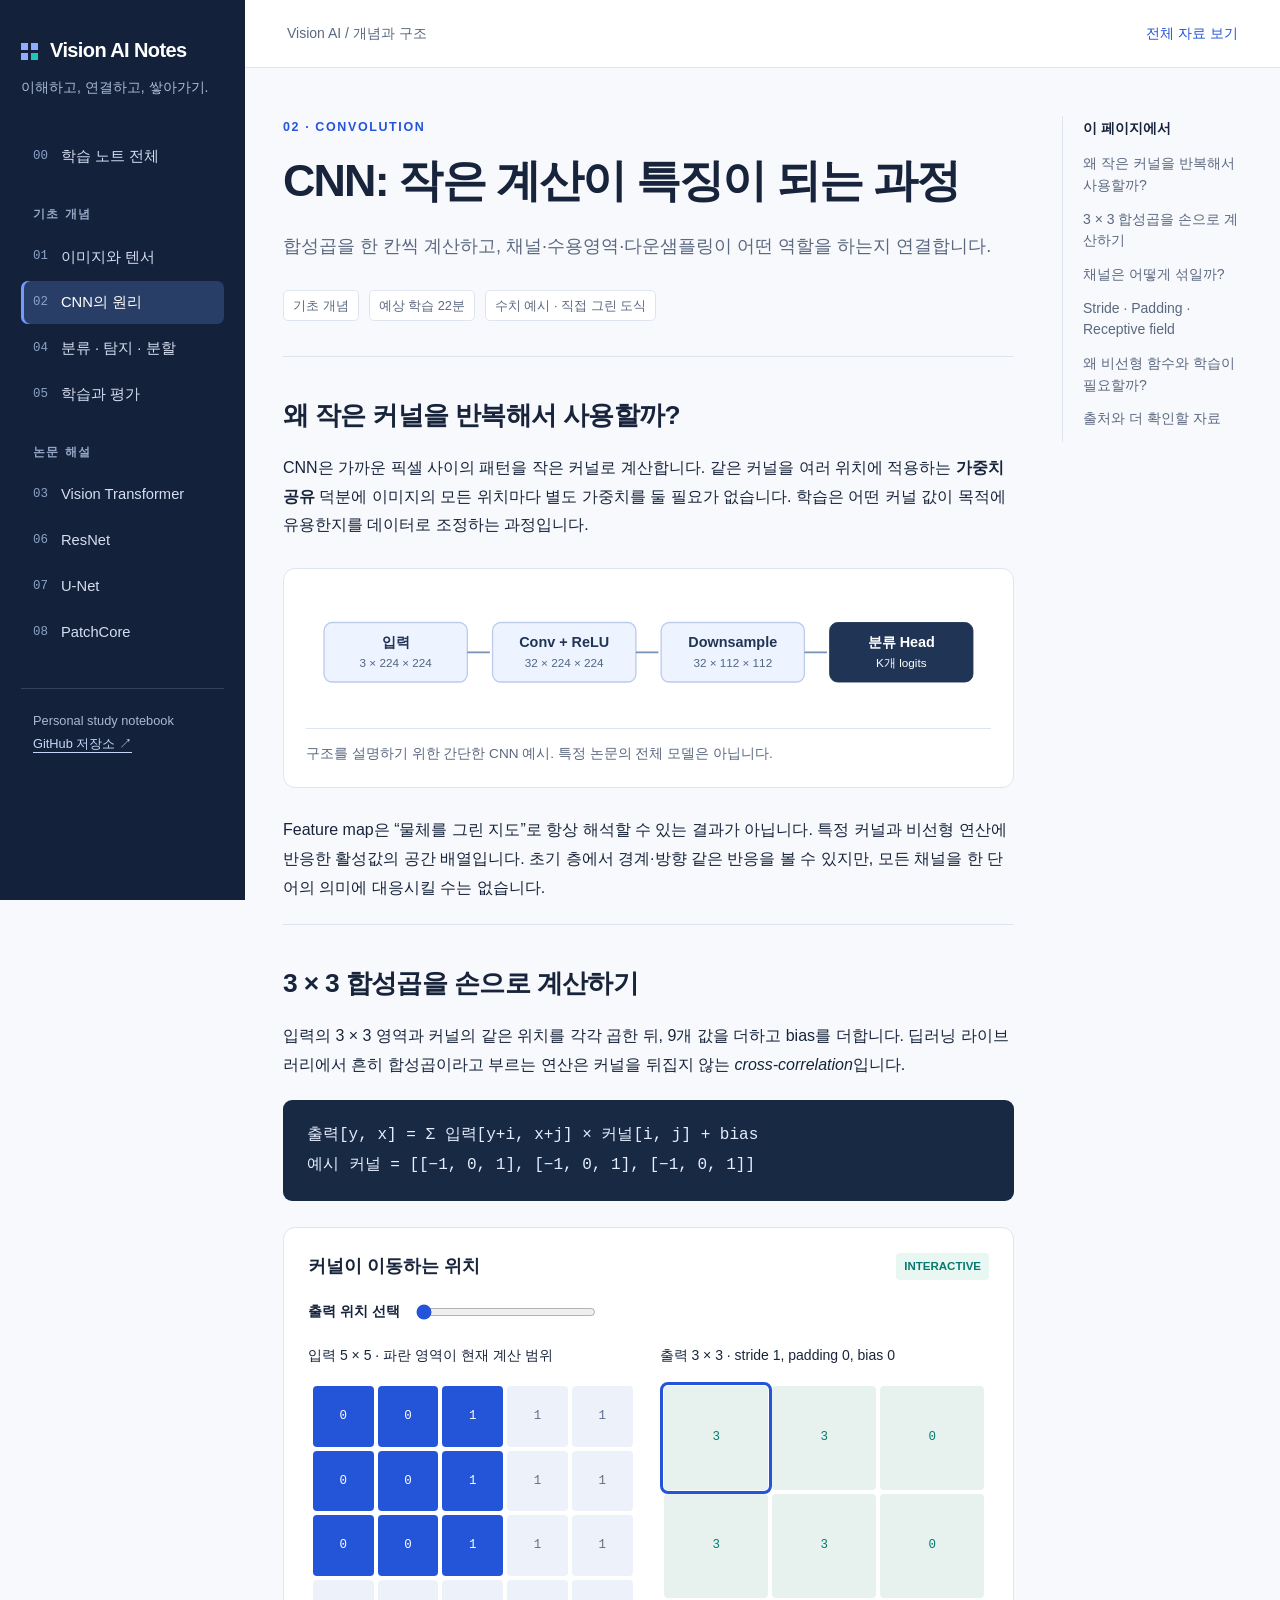
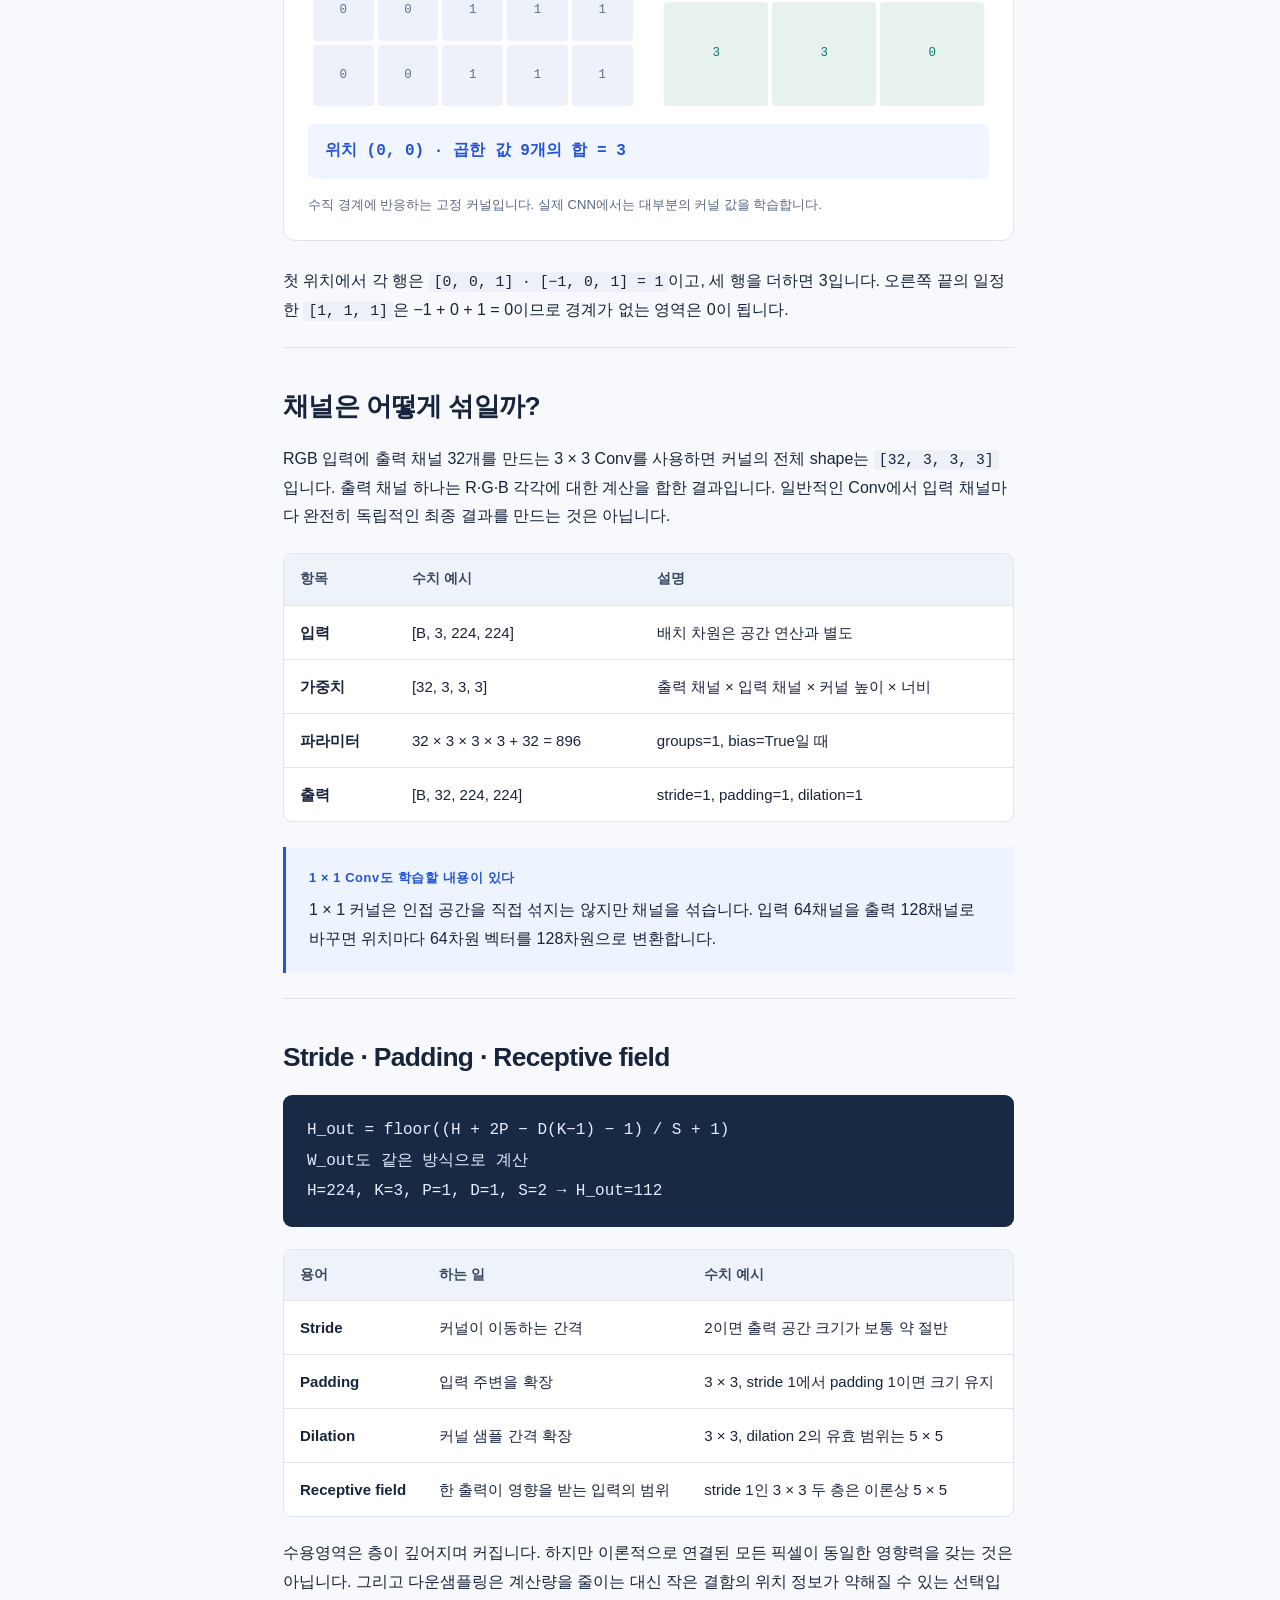
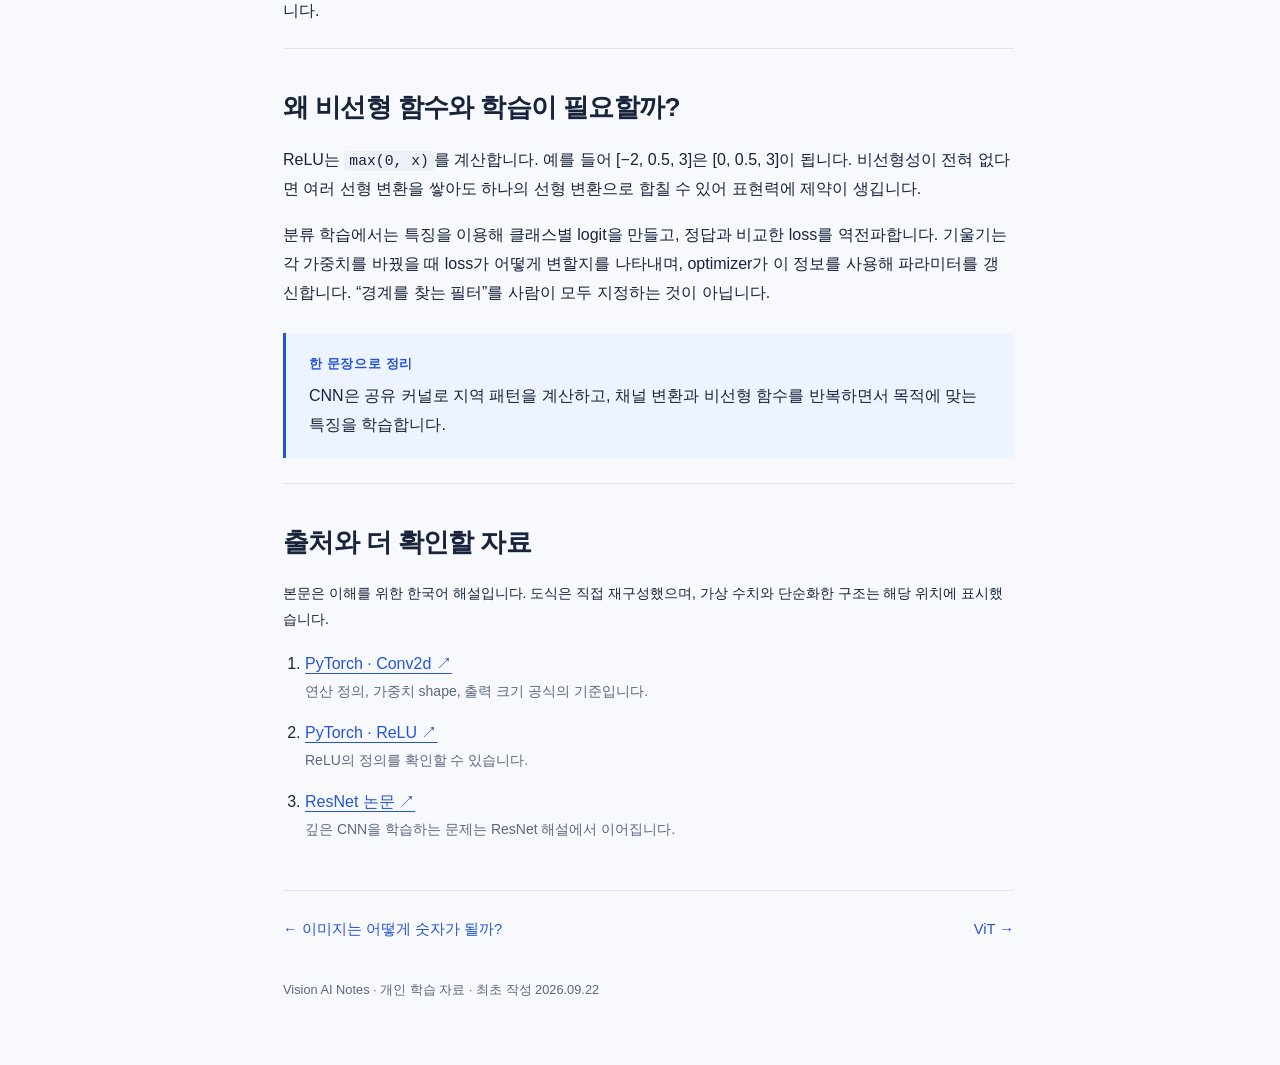
==== notes/cnn.html @ 374c7420 "Publish visual Vision AI study notes and paper explainers" ====
<!doctype html>
<html lang="ko"><head><meta charset="utf-8"><meta name="viewport" content="width=device-width, initial-scale=1"><meta name="description" content="합성곱을 한 칸씩 계산하고, 채널·수용영역·다운샘플링이 어떤 역할을 하는지 연결합니다."><meta name="theme-color" content="#14213b"><title>CNN: 작은 계산이 특징이 되는 과정 · Vision AI Notes</title><link rel="icon" href="../assets/favicon.svg" type="image/svg+xml"><link rel="stylesheet" href="../assets/site.css"><script src="../assets/site.js" defer></script></head>
<body><a class="skip" href="#main">본문으로 이동</a><aside id="sidebar" class="sidebar"><a class="brand" href="../index.html"><span class="brand-mark" aria-hidden="true"><i></i><i></i><i></i><i></i></span>Vision AI Notes</a><p class="sub">이해하고, 연결하고, 쌓아가기.</p><nav aria-label="학습 주제"><a href="../index.html" ><span>00</span>학습 노트 전체</a><p class="nav-label">기초 개념</p><a href="../notes/pixels.html" ><span>01</span>이미지와 텐서</a><a href="../notes/cnn.html" aria-current=page><span>02</span>CNN의 원리</a><a href="../notes/tasks.html" ><span>04</span>분류 · 탐지 · 분할</a><a href="../notes/training.html" ><span>05</span>학습과 평가</a><p class="nav-label">논문 해설</p><a href="../notes/vit.html" ><span>03</span>Vision Transformer</a><a href="../notes/resnet.html" ><span>06</span>ResNet</a><a href="../notes/unet.html" ><span>07</span>U-Net</a><a href="../notes/patchcore.html" ><span>08</span>PatchCore</a></nav><div class="sidebar-foot">Personal study notebook<br><a href="https://github.com/sh0427-han/vision_ai">GitHub 저장소 ↗</a></div></aside><div class="shell"><header class="topbar"><button class="menu" type="button" aria-label="목차 열기" aria-controls="sidebar" aria-expanded="false">목차</button><span class="trail">Vision AI / 개념과 구조</span><a href="../index.html">전체 자료 보기</a></header><div class="layout"><main id="main"><header><p class="eyebrow">02 · CONVOLUTION</p><h1>CNN: 작은 계산이 특징이 되는 과정</h1><p class="lead">합성곱을 한 칸씩 계산하고, 채널·수용영역·다운샘플링이 어떤 역할을 하는지 연결합니다.</p><div class="meta"><span class="tag">기초 개념</span><span class="tag">예상 학습 22분</span><span class="tag">수치 예시 · 직접 그린 도식</span></div></header><section class="article-section" id="overview"><h2>왜 작은 커널을 반복해서 사용할까?</h2><p>CNN은 가까운 픽셀 사이의 패턴을 작은 커널로 계산합니다. 같은 커널을 여러 위치에 적용하는 <strong>가중치 공유</strong> 덕분에 이미지의 모든 위치마다 별도 가중치를 둘 필요가 없습니다. 학습은 어떤 커널 값이 목적에 유용한지를 데이터로 조정하는 과정입니다.</p><figure><div class="diagram"><svg viewBox="0 0 760 135" role="img" aria-label="구조를 설명하기 위한 간단한 CNN 예시. 특정 논문의 전체 모델은 아닙니다."><defs><marker id="arrow-1" viewBox="0 0 10 10" refX="9" refY="5" markerWidth="6" markerHeight="6" orient="auto-start-reverse"><path d="M 0 0 L 10 5 L 0 10 z" fill="#7891b7"/></marker></defs><rect x="20.0" y="35" width="159.0" height="66" rx="9" class="box"/><text x="99.5" y="62" text-anchor="middle" class="label ">입력</text><text x="99.5" y="84" text-anchor="middle" class="sub ">3 × 224 × 224</text><path d="M 179.0 68 H 204.0" class="edge"/><rect x="207.0" y="35" width="159.0" height="66" rx="9" class="box"/><text x="286.5" y="62" text-anchor="middle" class="label ">Conv + ReLU</text><text x="286.5" y="84" text-anchor="middle" class="sub ">32 × 224 × 224</text><path d="M 366.0 68 H 391.0" class="edge"/><rect x="394.0" y="35" width="159.0" height="66" rx="9" class="box"/><text x="473.5" y="62" text-anchor="middle" class="label ">Downsample</text><text x="473.5" y="84" text-anchor="middle" class="sub ">32 × 112 × 112</text><path d="M 553.0 68 H 578.0" class="edge"/><rect x="581.0" y="35" width="159.0" height="66" rx="9" class="dark"/><text x="660.5" y="62" text-anchor="middle" class="label white">분류 Head</text><text x="660.5" y="84" text-anchor="middle" class="sub white">K개 logits</text></svg></div><figcaption>구조를 설명하기 위한 간단한 CNN 예시. 특정 논문의 전체 모델은 아닙니다.</figcaption></figure><p>Feature map은 “물체를 그린 지도”로 항상 해석할 수 있는 결과가 아닙니다. 특정 커널과 비선형 연산에 반응한 활성값의 공간 배열입니다. 초기 층에서 경계·방향 같은 반응을 볼 수 있지만, 모든 채널을 한 단어의 의미에 대응시킬 수는 없습니다.</p></section><section class="article-section" id="convolution"><h2>3 × 3 합성곱을 손으로 계산하기</h2><p>입력의 3 × 3 영역과 커널의 같은 위치를 각각 곱한 뒤, 9개 값을 더하고 bias를 더합니다. 딥러닝 라이브러리에서 흔히 합성곱이라고 부르는 연산은 커널을 뒤집지 않는 <em>cross-correlation</em>입니다.</p><div class="equation">출력[y, x] = Σ 입력[y+i, x+j] × 커널[i, j] + bias
예시 커널 = [[−1, 0, 1], [−1, 0, 1], [−1, 0, 1]]</div><div class="lab"><div class="lab-heading"><h3>커널이 이동하는 위치</h3><span class="lab-badge">INTERACTIVE</span></div><div class="controls"><label for="conv-position">출력 위치 선택</label><input id="conv-position" type="range" min="0" max="8" value="0" step="1"></div><div class="lab-display"><div><p class="small">입력 5 × 5 · 파란 영역이 현재 계산 범위</p><div id="conv-input" class="matrix" style="grid-template-columns:repeat(5,1fr)"></div></div><div><p class="small">출력 3 × 3 · stride 1, padding 0, bias 0</p><div id="conv-output" class="matrix" style="grid-template-columns:repeat(3,1fr)"></div></div></div><div id="conv-value" class="lab-output" aria-live="polite"></div><p class="lab-note">수직 경계에 반응하는 고정 커널입니다. 실제 CNN에서는 대부분의 커널 값을 학습합니다.</p></div><p>첫 위치에서 각 행은 <code>[0, 0, 1] · [−1, 0, 1] = 1</code>이고, 세 행을 더하면 3입니다. 오른쪽 끝의 일정한 <code>[1, 1, 1]</code>은 −1 + 0 + 1 = 0이므로 경계가 없는 영역은 0이 됩니다.</p></section><section class="article-section" id="channels"><h2>채널은 어떻게 섞일까?</h2><p>RGB 입력에 출력 채널 32개를 만드는 3 × 3 Conv를 사용하면 커널의 전체 shape는 <code>[32, 3, 3, 3]</code>입니다. 출력 채널 하나는 R·G·B 각각에 대한 계산을 합한 결과입니다. 일반적인 Conv에서 입력 채널마다 완전히 독립적인 최종 결과를 만드는 것은 아닙니다.</p><div class="table-wrap"><table><thead><tr><th>항목</th><th>수치 예시</th><th>설명</th></tr></thead><tbody><tr><td>입력</td><td>[B, 3, 224, 224]</td><td>배치 차원은 공간 연산과 별도</td></tr><tr><td>가중치</td><td>[32, 3, 3, 3]</td><td>출력 채널 × 입력 채널 × 커널 높이 × 너비</td></tr><tr><td>파라미터</td><td>32 × 3 × 3 × 3 + 32 = 896</td><td>groups=1, bias=True일 때</td></tr><tr><td>출력</td><td>[B, 32, 224, 224]</td><td>stride=1, padding=1, dilation=1</td></tr></tbody></table></div><div class="callout"><span class="label">1 × 1 Conv도 학습할 내용이 있다</span><p>1 × 1 커널은 인접 공간을 직접 섞지는 않지만 채널을 섞습니다. 입력 64채널을 출력 128채널로 바꾸면 위치마다 64차원 벡터를 128차원으로 변환합니다.</p></div></section><section class="article-section" id="shape"><h2>Stride · Padding · Receptive field</h2><div class="equation">H_out = floor((H + 2P − D(K−1) − 1) / S + 1)
W_out도 같은 방식으로 계산
H=224, K=3, P=1, D=1, S=2 → H_out=112</div><div class="table-wrap"><table><thead><tr><th>용어</th><th>하는 일</th><th>수치 예시</th></tr></thead><tbody><tr><td>Stride</td><td>커널이 이동하는 간격</td><td>2이면 출력 공간 크기가 보통 약 절반</td></tr><tr><td>Padding</td><td>입력 주변을 확장</td><td>3 × 3, stride 1에서 padding 1이면 크기 유지</td></tr><tr><td>Dilation</td><td>커널 샘플 간격 확장</td><td>3 × 3, dilation 2의 유효 범위는 5 × 5</td></tr><tr><td>Receptive field</td><td>한 출력이 영향을 받는 입력의 범위</td><td>stride 1인 3 × 3 두 층은 이론상 5 × 5</td></tr></tbody></table></div><p>수용영역은 층이 깊어지며 커집니다. 하지만 이론적으로 연결된 모든 픽셀이 동일한 영향력을 갖는 것은 아닙니다. 그리고 다운샘플링은 계산량을 줄이는 대신 작은 결함의 위치 정보가 약해질 수 있는 선택입니다.</p></section><section class="article-section" id="nonlinear"><h2>왜 비선형 함수와 학습이 필요할까?</h2><p>ReLU는 <code>max(0, x)</code>를 계산합니다. 예를 들어 [−2, 0.5, 3]은 [0, 0.5, 3]이 됩니다. 비선형성이 전혀 없다면 여러 선형 변환을 쌓아도 하나의 선형 변환으로 합칠 수 있어 표현력에 제약이 생깁니다.</p><p>분류 학습에서는 특징을 이용해 클래스별 logit을 만들고, 정답과 비교한 loss를 역전파합니다. 기울기는 각 가중치를 바꿨을 때 loss가 어떻게 변할지를 나타내며, optimizer가 이 정보를 사용해 파라미터를 갱신합니다. “경계를 찾는 필터”를 사람이 모두 지정하는 것이 아닙니다.</p><div class="callout"><span class="label">한 문장으로 정리</span><p>CNN은 공유 커널로 지역 패턴을 계산하고, 채널 변환과 비선형 함수를 반복하면서 목적에 맞는 특징을 학습합니다.</p></div></section><section class="article-section" id="sources"><h2>출처와 더 확인할 자료</h2><p class="small">본문은 이해를 위한 한국어 해설입니다. 도식은 직접 재구성했으며, 가상 수치와 단순화한 구조는 해당 위치에 표시했습니다.</p><ol class="references"><li><a href="https://docs.pytorch.org/docs/stable/generated/torch.nn.Conv2d.html" target="_blank" rel="noopener noreferrer">PyTorch · Conv2d ↗</a><small>연산 정의, 가중치 shape, 출력 크기 공식의 기준입니다.</small></li><li><a href="https://docs.pytorch.org/docs/stable/generated/torch.nn.ReLU.html" target="_blank" rel="noopener noreferrer">PyTorch · ReLU ↗</a><small>ReLU의 정의를 확인할 수 있습니다.</small></li><li><a href="https://arxiv.org/abs/1512.03385" target="_blank" rel="noopener noreferrer">ResNet 논문 ↗</a><small>깊은 CNN을 학습하는 문제는 ResNet 해설에서 이어집니다.</small></li></ol></section><nav class="pager" aria-label="이전 다음 자료"><a href="pixels.html">← 이미지는 어떻게 숫자가 될까?</a><a href="vit.html">ViT →</a></nav><footer class="footer">Vision AI Notes · 개인 학습 자료 · 최초 작성 2026.09.22</footer></main><aside class="toc" aria-label="이 페이지 목차"><p>이 페이지에서</p><a href="#overview">왜 작은 커널을 반복해서 사용할까?</a><a href="#convolution">3 × 3 합성곱을 손으로 계산하기</a><a href="#channels">채널은 어떻게 섞일까?</a><a href="#shape">Stride · Padding · Receptive field</a><a href="#nonlinear">왜 비선형 함수와 학습이 필요할까?</a><a href="#sources">출처와 더 확인할 자료</a></aside></div></div></body></html>
---- assets/site.css ----
:root{--ink:#18243b;--muted:#5b6880;--line:#dfe5ef;--blue:#2454d8;--blue-soft:#edf3ff;--paper:#fff;--bg:#f7f9fc;--nav:#14213b;--green:#08796f;--orange:#a24d18;font-family:Inter,'Noto Sans KR','Apple SD Gothic Neo','Malgun Gothic',sans-serif;font-size:16px;color:var(--ink);background:var(--bg);line-height:1.8}
*{box-sizing:border-box}body{margin:0}a{color:var(--blue);text-underline-offset:4px}button,input,select{font:inherit}button,select{cursor:pointer}button{border:1px solid var(--line);background:white;color:var(--ink);padding:8px 16px;border-radius:8px}button:hover{background:var(--blue-soft)}button:focus-visible,a:focus-visible,input:focus-visible,select:focus-visible,summary:focus-visible{outline:3px solid #e99730;outline-offset:4px}h1,h2,h3,p{margin-top:0}h1{font-size:clamp(2rem,3.5vw,3.1rem);line-height:1.25;letter-spacing:-.04em;margin-bottom:20px}h2{font-size:1.65rem;line-height:1.4;letter-spacing:-.025em;margin-bottom:20px}h3{font-size:1.13rem;line-height:1.6;margin:26px 0 12px}p{margin-bottom:18px}strong{font-weight:750}small,.small{font-size:.875rem}code{font-family:ui-monospace,SFMono-Regular,Consolas,monospace;font-size:.92em;overflow-wrap:anywhere;background:#edf1f7;border-radius:4px;padding:2px 5px}pre{overflow:auto;background:var(--nav);color:#e0eaff;padding:22px;border-radius:10px;line-height:1.7}pre code{padding:0;background:transparent;color:inherit;overflow-wrap:normal}ul,ol{padding-left:24px}li{margin-bottom:9px}hr{border:0;border-top:1px solid var(--line);margin:32px 0}.skip{position:absolute;top:-70px;left:20px;padding:10px;background:white;z-index:99}.skip:focus{top:10px}
.sidebar{position:fixed;inset:0 auto 0 0;width:245px;background:var(--nav);color:#e0e8f8;padding:32px 21px;overflow:auto;z-index:30}.brand{display:block;color:white;text-decoration:none;font-size:1.25rem;font-weight:800;letter-spacing:-.03em}.brand-mark{display:inline-grid;grid-template-columns:repeat(2,7px);gap:3px;margin-right:12px;vertical-align:middle}.brand-mark i{height:7px;background:#90aeff}.brand-mark i:last-child{background:#20c4bb}.sidebar .sub{font-size:.875rem;color:#abbad5;margin:7px 0 35px}.nav-label{color:#94a6c5;font-size:.75rem;text-transform:uppercase;letter-spacing:.12em;font-weight:700;margin:26px 12px 10px}.sidebar nav a{display:flex;gap:13px;align-items:center;color:#d6def0;text-decoration:none;font-size:.92rem;padding:10px 12px;border-radius:7px;margin:3px 0;line-height:1.55}.sidebar nav a span{color:#8ca3c9;font-family:ui-monospace,monospace;font-size:.78rem}.sidebar nav a:hover,.sidebar nav a[aria-current=page]{background:#283e66;color:white}.sidebar nav a[aria-current=page]{box-shadow:inset 3px 0 #739bff}.sidebar-foot{border-top:1px solid #33415c;margin-top:34px;padding:20px 12px;font-size:.8rem;color:#aab9d2}.sidebar-foot a{color:#c6d6fa}.shell{margin-left:245px}.topbar{height:68px;border-bottom:1px solid var(--line);display:flex;align-items:center;justify-content:space-between;padding:0 42px;background:rgba(255,255,255,.97);font-size:.875rem}.topbar a{text-decoration:none}.topbar .trail{color:var(--muted)}.menu{display:none}.layout{display:grid;grid-template-columns:minmax(0,860px) 180px;gap:48px;max-width:1190px;margin:auto;padding:48px 38px 64px}.layout.home{display:block;max-width:1130px}.eyebrow{color:var(--blue);font-size:.78rem;letter-spacing:.13em;text-transform:uppercase;font-weight:800;margin-bottom:15px}.lead{font-size:1.13rem;color:var(--muted);max-width:760px;line-height:1.9}.meta{display:flex;flex-wrap:wrap;gap:10px;font-size:.8rem;color:var(--muted);margin:26px 0 35px}.tag{border:1px solid var(--line);border-radius:5px;padding:3px 9px;background:white}.toc{position:sticky;top:30px;align-self:start;font-size:.875rem;border-left:1px solid var(--line);padding-left:20px}.toc p{font-weight:700;margin:0 0 12px}.toc a{display:block;color:var(--muted);text-decoration:none;margin-bottom:12px;line-height:1.55}.toc a:hover{color:var(--blue)}.article-section{padding-top:40px;margin-top:22px;border-top:1px solid var(--line);scroll-margin-top:30px}.callout{border-left:3px solid var(--blue);padding:19px 23px;background:var(--blue-soft);margin:25px 0}.callout p:last-child{margin-bottom:0}.callout.warning{border-color:#cb812b;background:#fff7e9}.callout .label{display:block;color:var(--blue);font-size:.8rem;font-weight:800;letter-spacing:.05em;margin-bottom:7px}.callout.warning .label{color:var(--orange)}.equation{padding:20px 24px;background:#182943;color:#e5edff;border-radius:9px;font:1rem/1.9 ui-monospace,Consolas,monospace;overflow-x:auto;margin:20px 0;white-space:pre-wrap}.table-wrap{overflow-x:auto;border:1px solid var(--line);border-radius:9px;margin:22px 0;background:white}table{border-collapse:collapse;width:100%;text-align:left;font-size:.94rem}th,td{padding:13px 16px;border-bottom:1px solid var(--line);vertical-align:top}th{background:#eef3fa;color:#3a4961;font-size:.85rem;font-weight:700;white-space:nowrap}tr:last-child td{border-bottom:0}td:first-child{font-weight:650}figure{margin:28px 0;background:white;border:1px solid var(--line);border-radius:12px;padding:22px;overflow:hidden}.diagram{overflow-x:auto}.diagram svg{display:block;width:100%;height:auto;min-width:500px}.diagram svg text{font-family:Inter,'Malgun Gothic',sans-serif}.diagram svg .box{fill:#edf3ff;stroke:#bdccec;stroke-width:1.5}.diagram svg .dark{fill:#203455;stroke:#203455}.diagram svg .accent{fill:#e5f5f2;stroke:#9fd5cc}.diagram svg .label{fill:#203455;font-size:16px;font-weight:700}.diagram svg .sub{fill:#526681;font-size:13px}.diagram svg .white{fill:#fff}.diagram svg .edge{fill:none;stroke:#7891b7;stroke-width:2;marker-end:url(#arrow)}figcaption{font-size:.85rem;color:var(--muted);border-top:1px solid var(--line);margin-top:15px;padding-top:13px;line-height:1.7}.two-col{display:grid;grid-template-columns:1fr 1fr;gap:18px}.mini-card{background:white;border:1px solid var(--line);border-radius:9px;padding:23px}.mini-card h3{margin-top:0}.mini-card p:last-child{margin-bottom:0}.note-grid{display:grid;grid-template-columns:repeat(2,minmax(0,1fr));gap:20px}.note-card{display:block;background:white;border:1px solid var(--line);border-radius:12px;text-decoration:none;color:var(--ink);overflow:hidden;transition:transform .15s,border-color .15s}.note-card:hover{transform:translateY(-3px);border-color:#7d9fec}.note-card .card-body{padding:24px}.note-card h3{margin:5px 0 9px;font-size:1.25rem}.note-card p{font-size:.93rem;color:var(--muted);margin:0}.note-card .card-meta{display:flex;justify-content:space-between;align-items:center;font-size:.75rem;color:var(--blue);font-weight:700;letter-spacing:.06em}.mini-viz{height:124px;background:#eef3fb;padding:10px 25px;overflow:hidden;border-bottom:1px solid var(--line)}.mini-viz svg{height:100%;width:100%}.home-intro{border-bottom:1px solid var(--line);padding-bottom:20px;margin-bottom:30px}.home-intro h1{max-width:740px}.section-label{display:flex;justify-content:space-between;align-items:baseline;margin:36px 0 18px}.section-label h2{font-size:1.35rem;margin:0}.section-label span{font-size:.82rem;color:var(--muted)}.start-link{display:inline-flex;align-items:center;gap:20px;padding:11px 20px;background:var(--blue);color:white;border-radius:7px;text-decoration:none;font-size:.95rem;font-weight:650;margin:3px 0 12px}.references{padding-left:22px}.references li{margin:15px 0}.references small{display:block;color:var(--muted)}details{border:1px solid var(--line);background:white;padding:17px 21px;border-radius:8px;margin:18px 0}summary{cursor:pointer;font-weight:700}details[open] summary{margin-bottom:15px}.pager{display:flex;justify-content:space-between;gap:20px;margin-top:48px;padding-top:25px;border-top:1px solid var(--line)}.pager a{text-decoration:none;font-size:.92rem}.footer{color:var(--muted);font-size:.8rem;margin-top:36px}.lab{background:white;border:1px solid var(--line);padding:24px;border-radius:12px;margin:26px 0}.lab-heading{display:flex;gap:10px;align-items:center;justify-content:space-between;margin-bottom:18px}.lab-heading h3{margin:0}.lab-badge{font-size:.72rem;font-weight:700;color:var(--green);background:#e9f7f2;border-radius:4px;padding:3px 8px;white-space:nowrap}.controls{display:flex;align-items:center;flex-wrap:wrap;gap:14px;margin:18px 0}.controls label{font-size:.9rem;font-weight:650}.controls input[type=range]{width:180px;accent-color:var(--blue)}select{max-width:100%;border:1px solid var(--line);padding:6px 12px;border-radius:6px;background:white}.lab-display{display:grid;grid-template-columns:1fr 1fr;gap:22px;align-items:center}.lab canvas{width:100%;height:auto;max-height:300px;object-fit:contain;border-radius:6px;image-rendering:pixelated;background:#eef2f7}.matrix{display:grid;gap:4px;max-width:320px;margin:auto}.matrix span,.matrix button{display:grid;place-items:center;aspect-ratio:1;border-radius:4px;font: .78rem/1 ui-monospace,monospace;padding:0;min-width:0}.matrix .selected{outline:3px solid var(--blue);outline-offset:1px}.lab-output{font:600 1rem/1.8 ui-monospace,Consolas,monospace;color:var(--blue);background:#f0f5ff;padding:13px 17px;margin-top:18px;border-radius:7px;overflow-wrap:anywhere}.lab-note{font-size:.82rem;color:var(--muted);margin:14px 0 0}.metric-grid{display:grid;grid-template-columns:repeat(3,1fr);gap:10px;margin:18px 0}.metric-grid div{background:#f1f5fc;padding:14px;border-radius:6px;text-align:center}.metric-grid b{display:block;color:var(--blue);font-size:1.5rem}.metric-grid span{font-size:.8rem;color:var(--muted)}.cm{display:grid;grid-template-columns:1fr 1fr;gap:8px;max-width:400px;margin:auto}.cm div{padding:19px;background:#eef3fb;border-radius:6px;text-align:center}.cm strong{display:block;font-size:1.5rem}.cm .bad{background:#fff0e5}.visually-hidden{position:absolute;width:1px;height:1px;overflow:hidden;clip:rect(0,0,0,0);white-space:nowrap}
@media(min-width:1500px){.layout{padding-top:58px}}@media(max-width:1190px){.layout{grid-template-columns:minmax(0,1fr);max-width:930px}.toc{display:none}.sidebar{width:225px}.shell{margin-left:225px}}@media(max-width:800px){.sidebar{transform:translateX(-100%);transition:transform .18s}.sidebar.open{transform:translateX(0);box-shadow:0 0 0 100vmax #07112566}.shell{margin:0}.menu{display:block;padding:5px 12px}.topbar{padding:0 20px;height:61px;gap:15px}.topbar .trail{margin-right:auto}.layout,.layout.home{padding:30px 22px 45px}.note-grid{gap:15px}.note-card .card-body{padding:20px}.lead{font-size:1.03rem}.diagram svg{min-width:500px}h1{font-size:2.05rem}.topbar>a{font-size:.8rem}}@media(max-width:520px){.note-grid,.two-col,.lab-display{grid-template-columns:1fr}.layout,.layout.home{padding:27px 18px 40px}.lab,figure{padding:17px}.article-section{padding-top:30px}h2{font-size:1.4rem}.lab-heading{align-items:start}.controls input[type=range]{width:155px}.metric-grid div{padding:11px 4px}.metric-grid b{font-size:1.2rem}.topbar .trail{font-size:.8rem}.section-label span{display:none}}@media(prefers-reduced-motion:reduce){*{transition:none!important;scroll-behavior:auto!important}}@media print{.sidebar,.topbar,.toc,.pager,.controls{display:none}.shell{margin:0}.layout{display:block;padding:0;max-width:none}body{background:white;font-size:11pt}.article-section{break-inside:auto}figure,.callout{break-inside:avoid}.diagram svg{min-width:0}.lab{break-inside:avoid}a{color:inherit}}
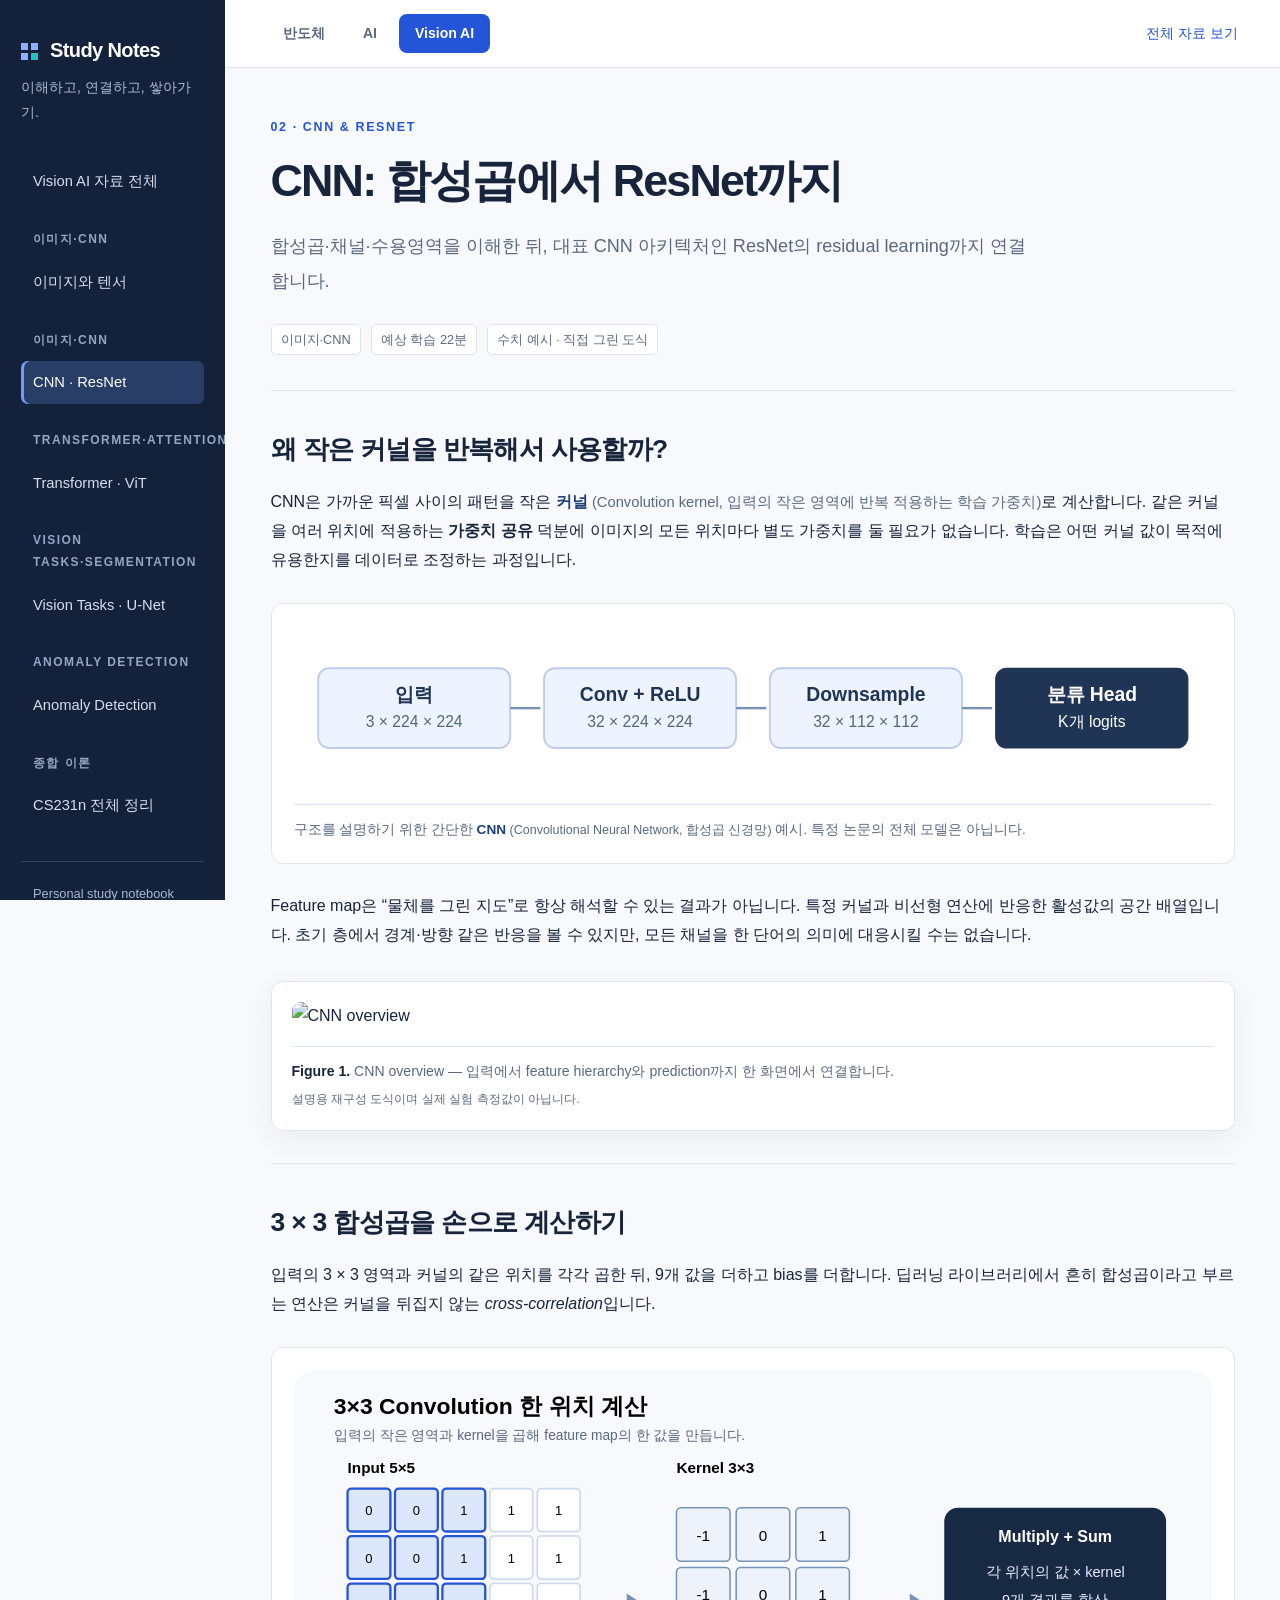
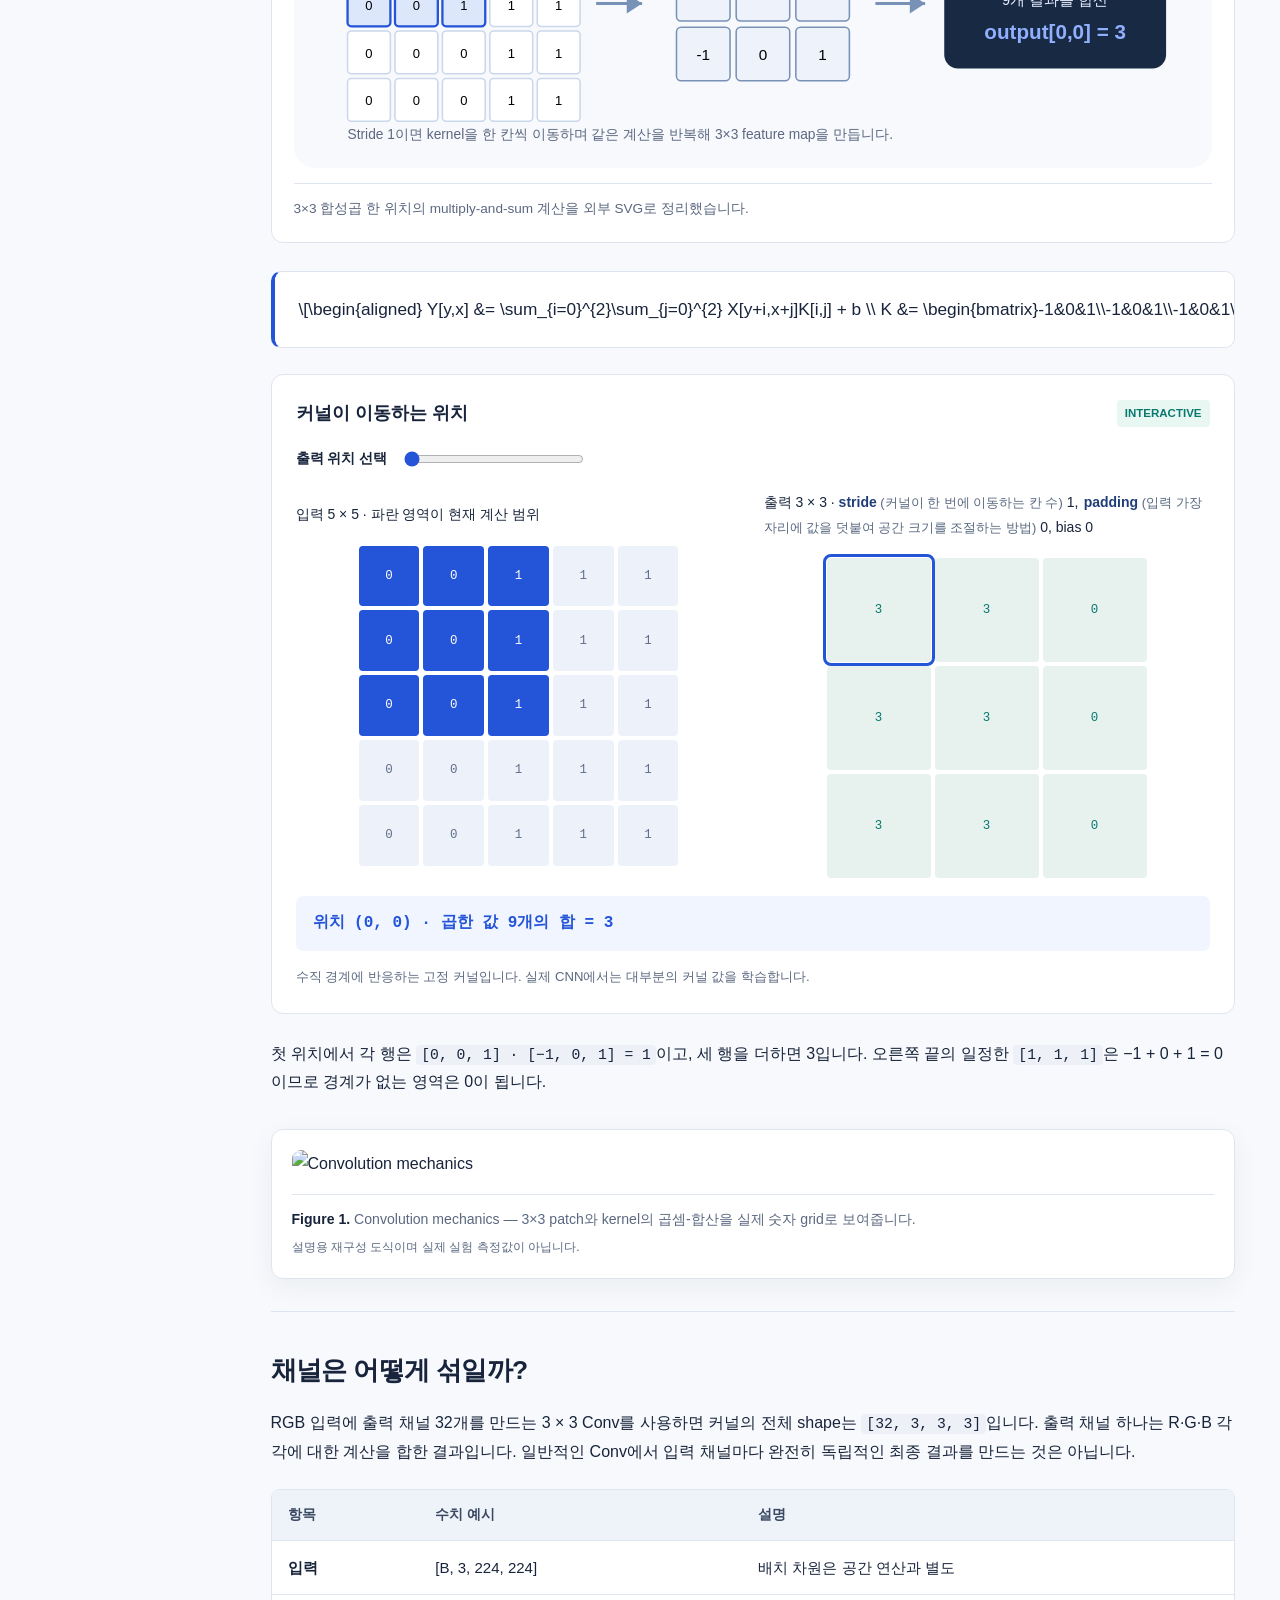
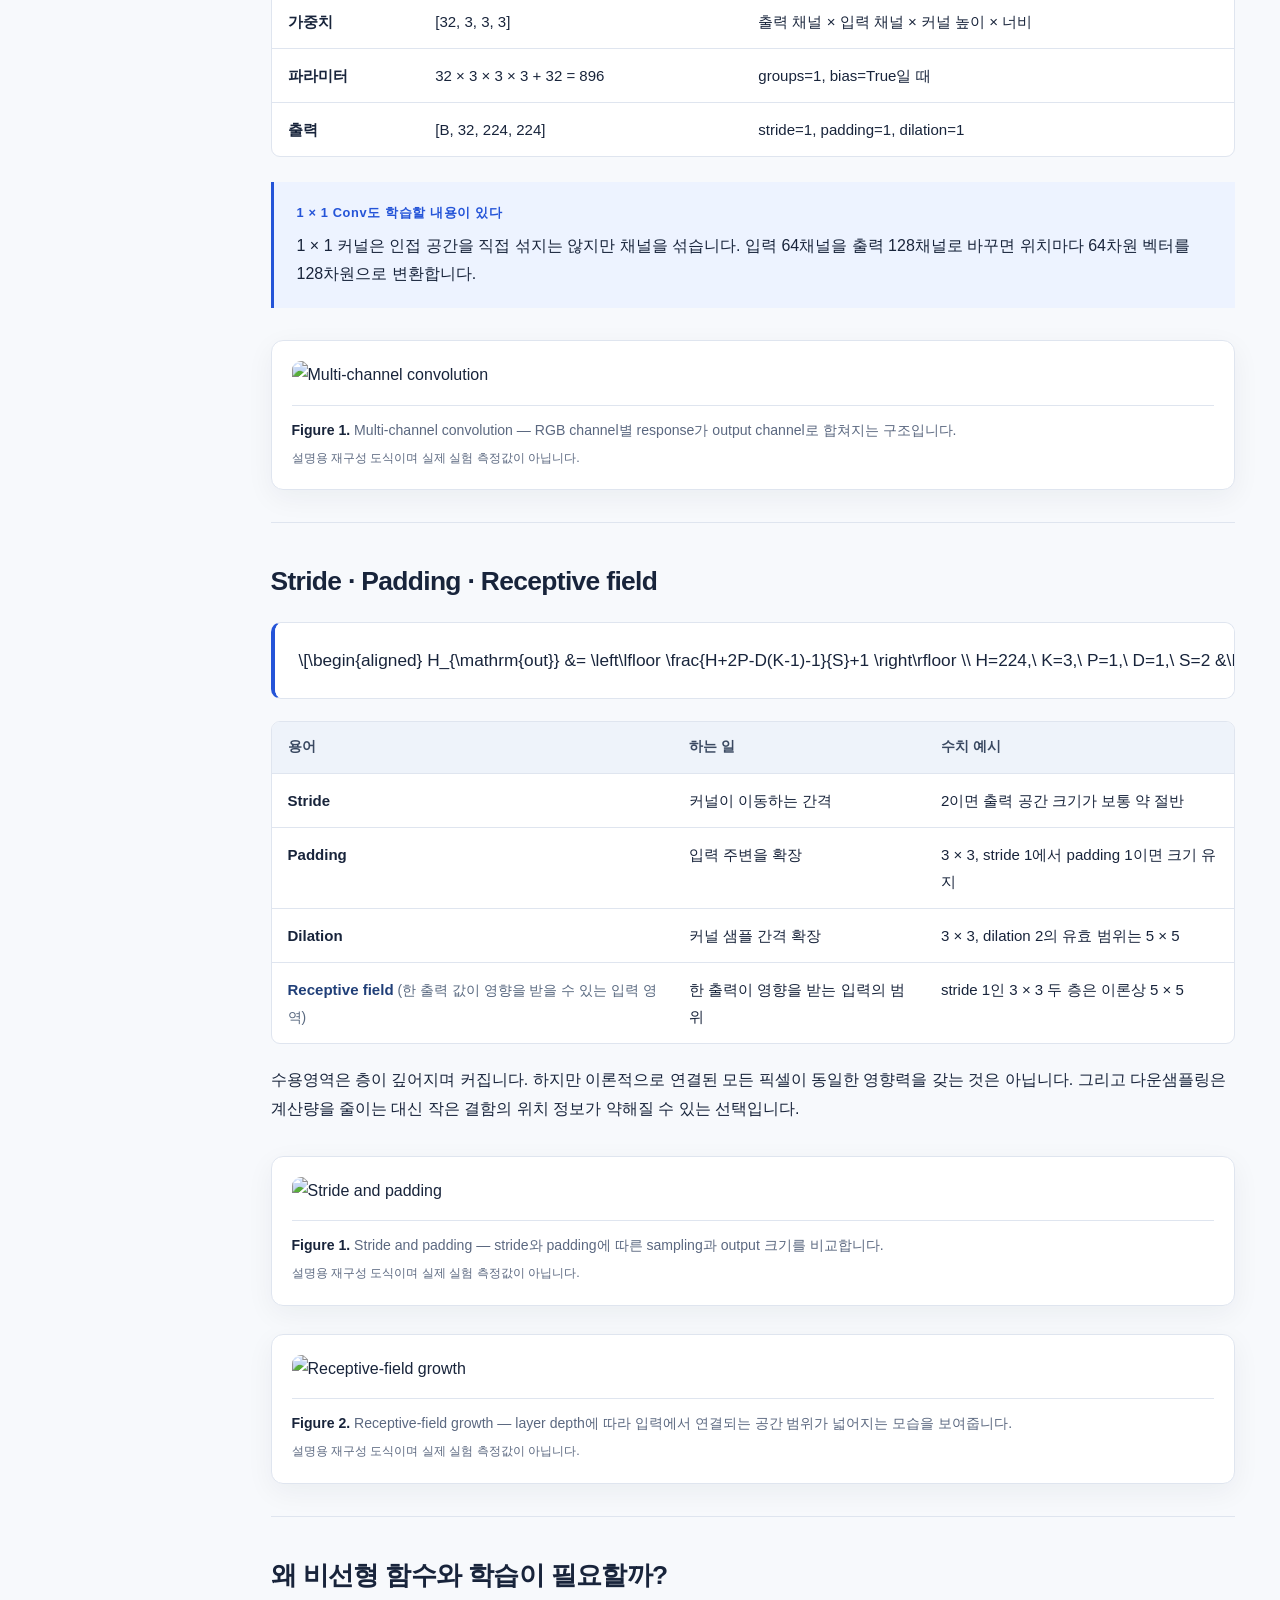
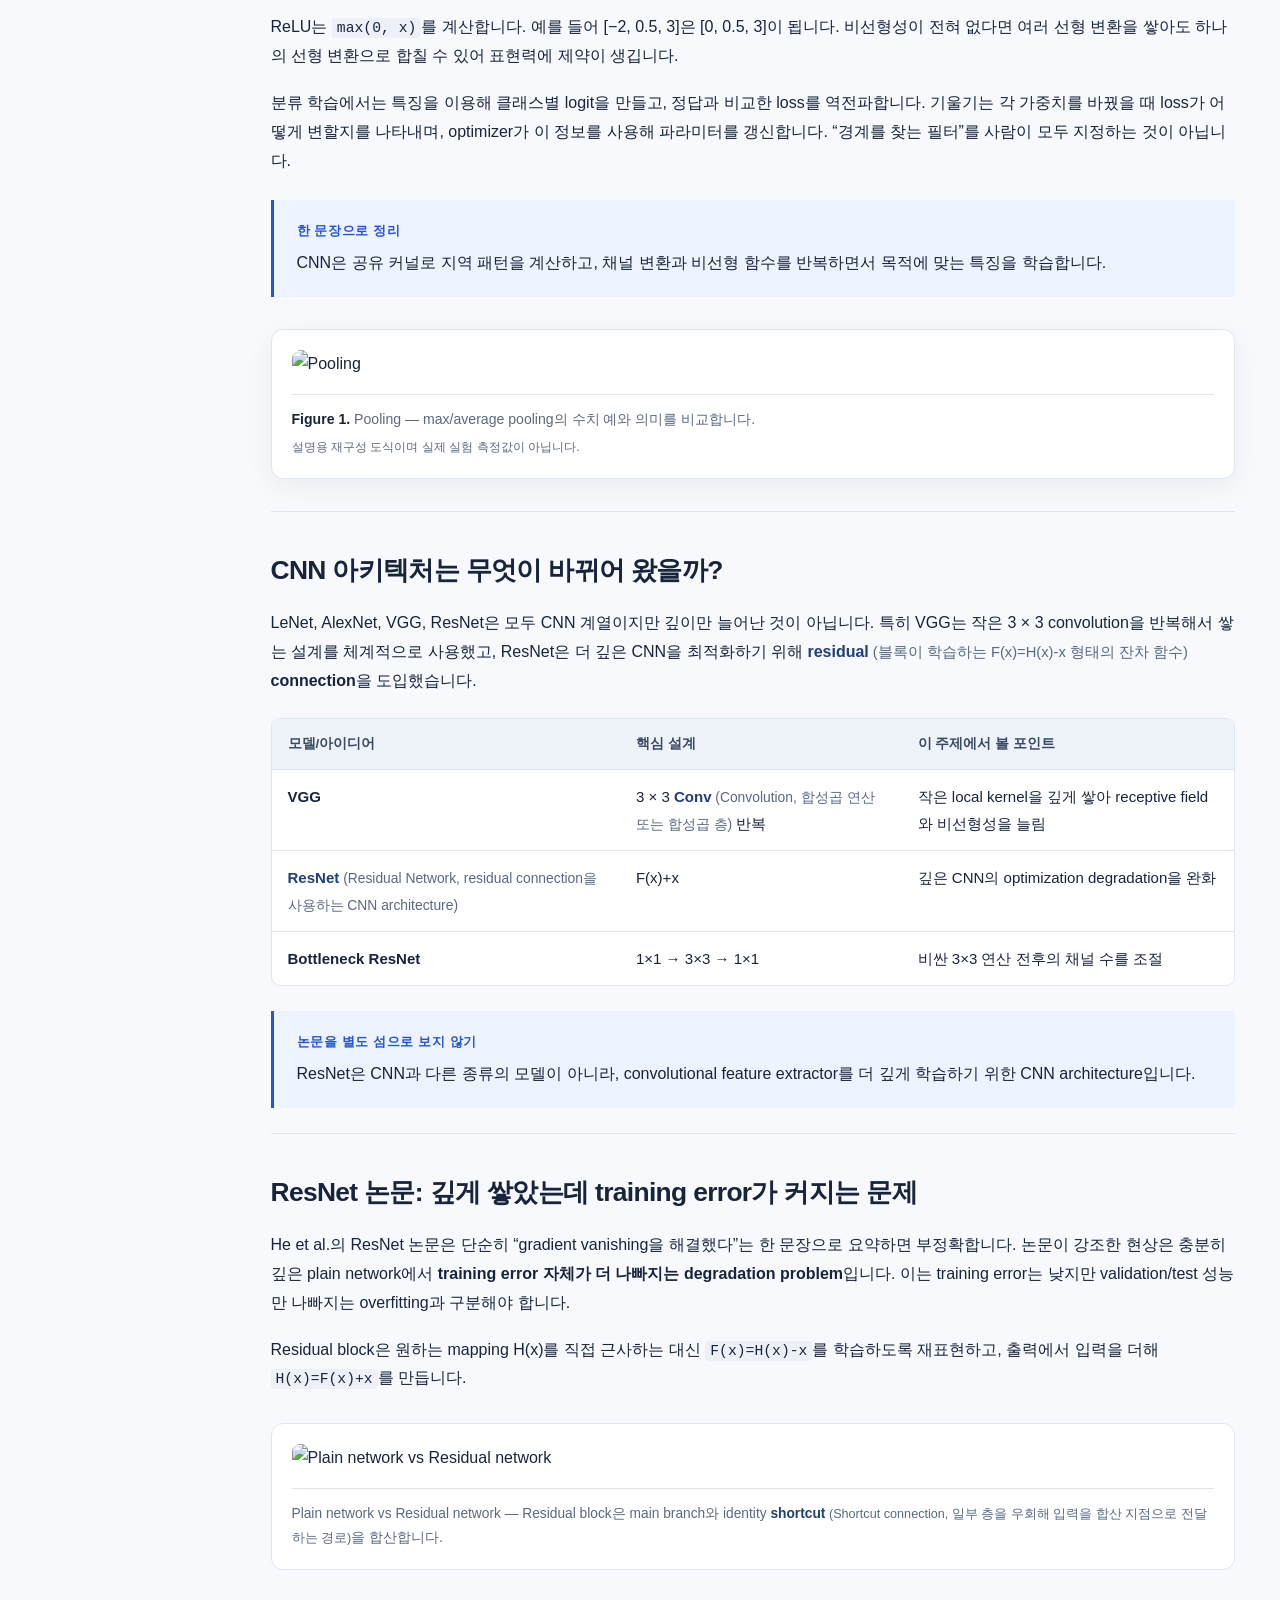
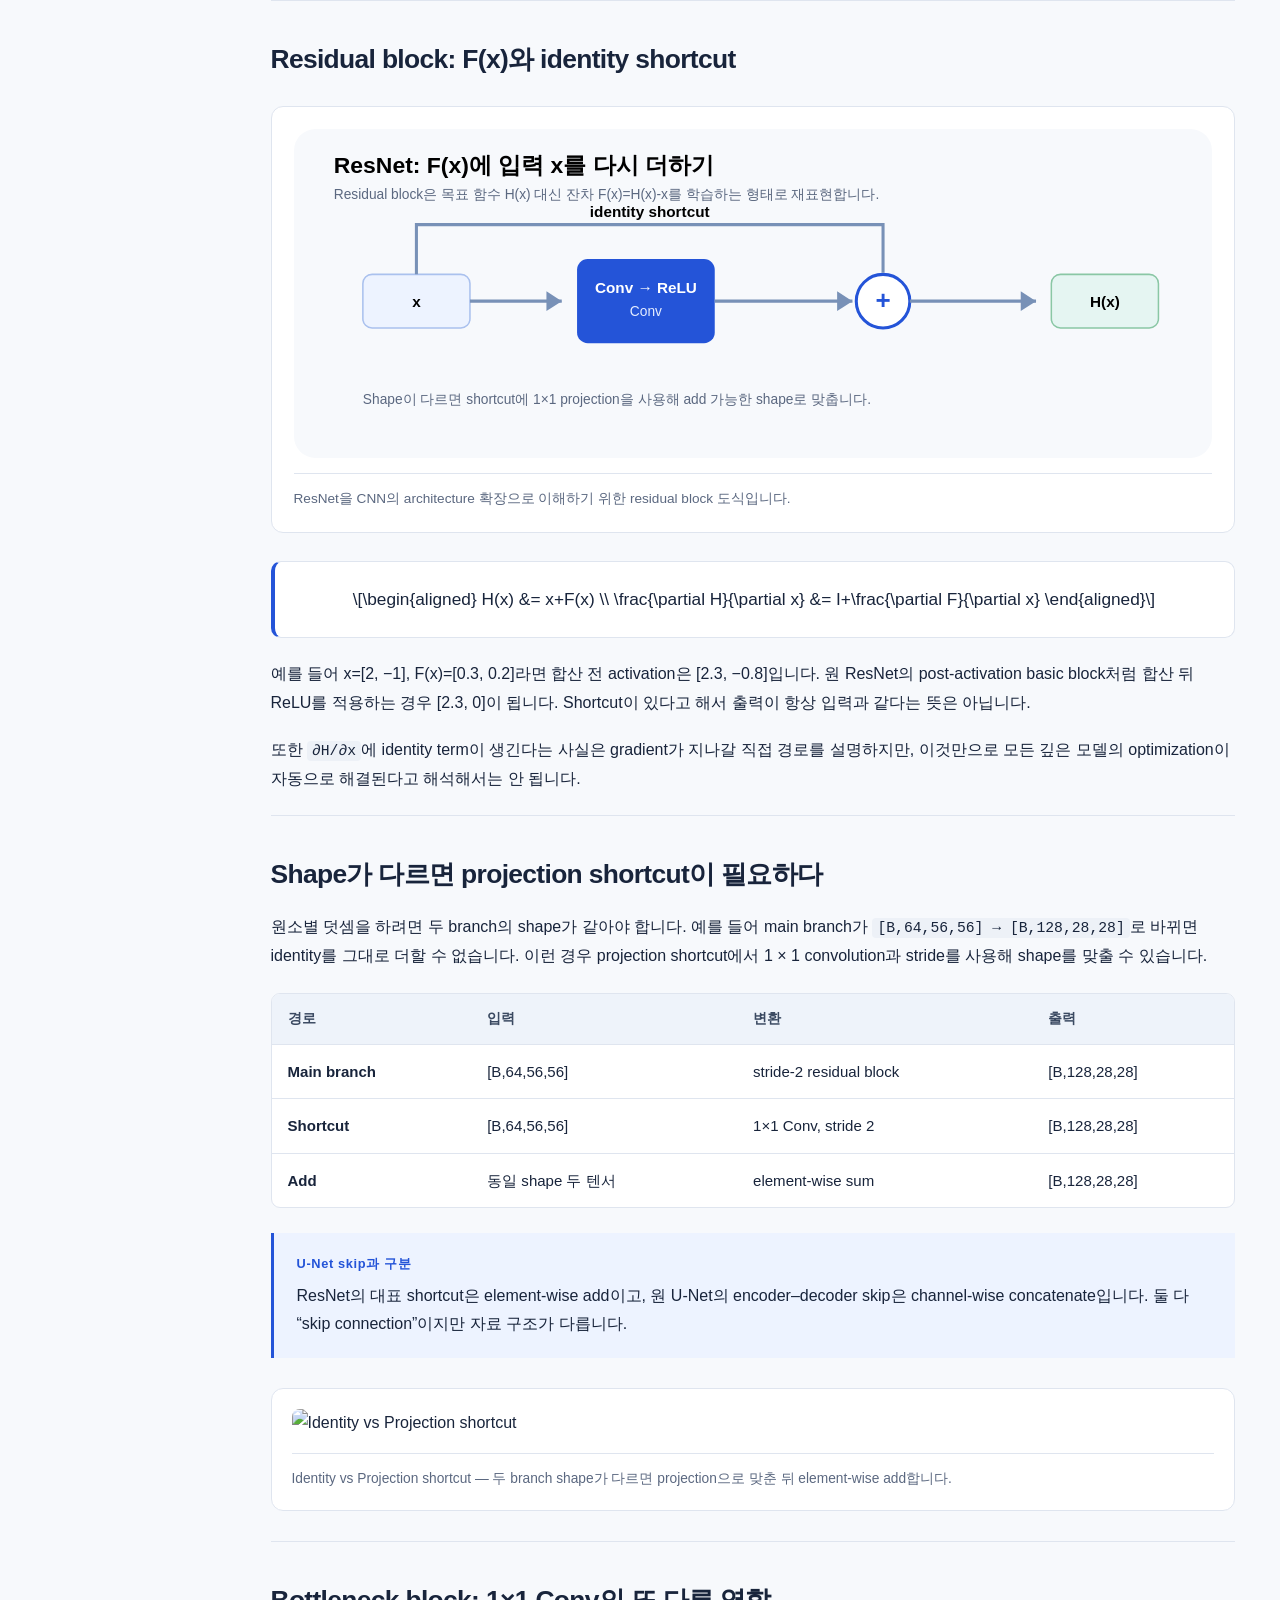
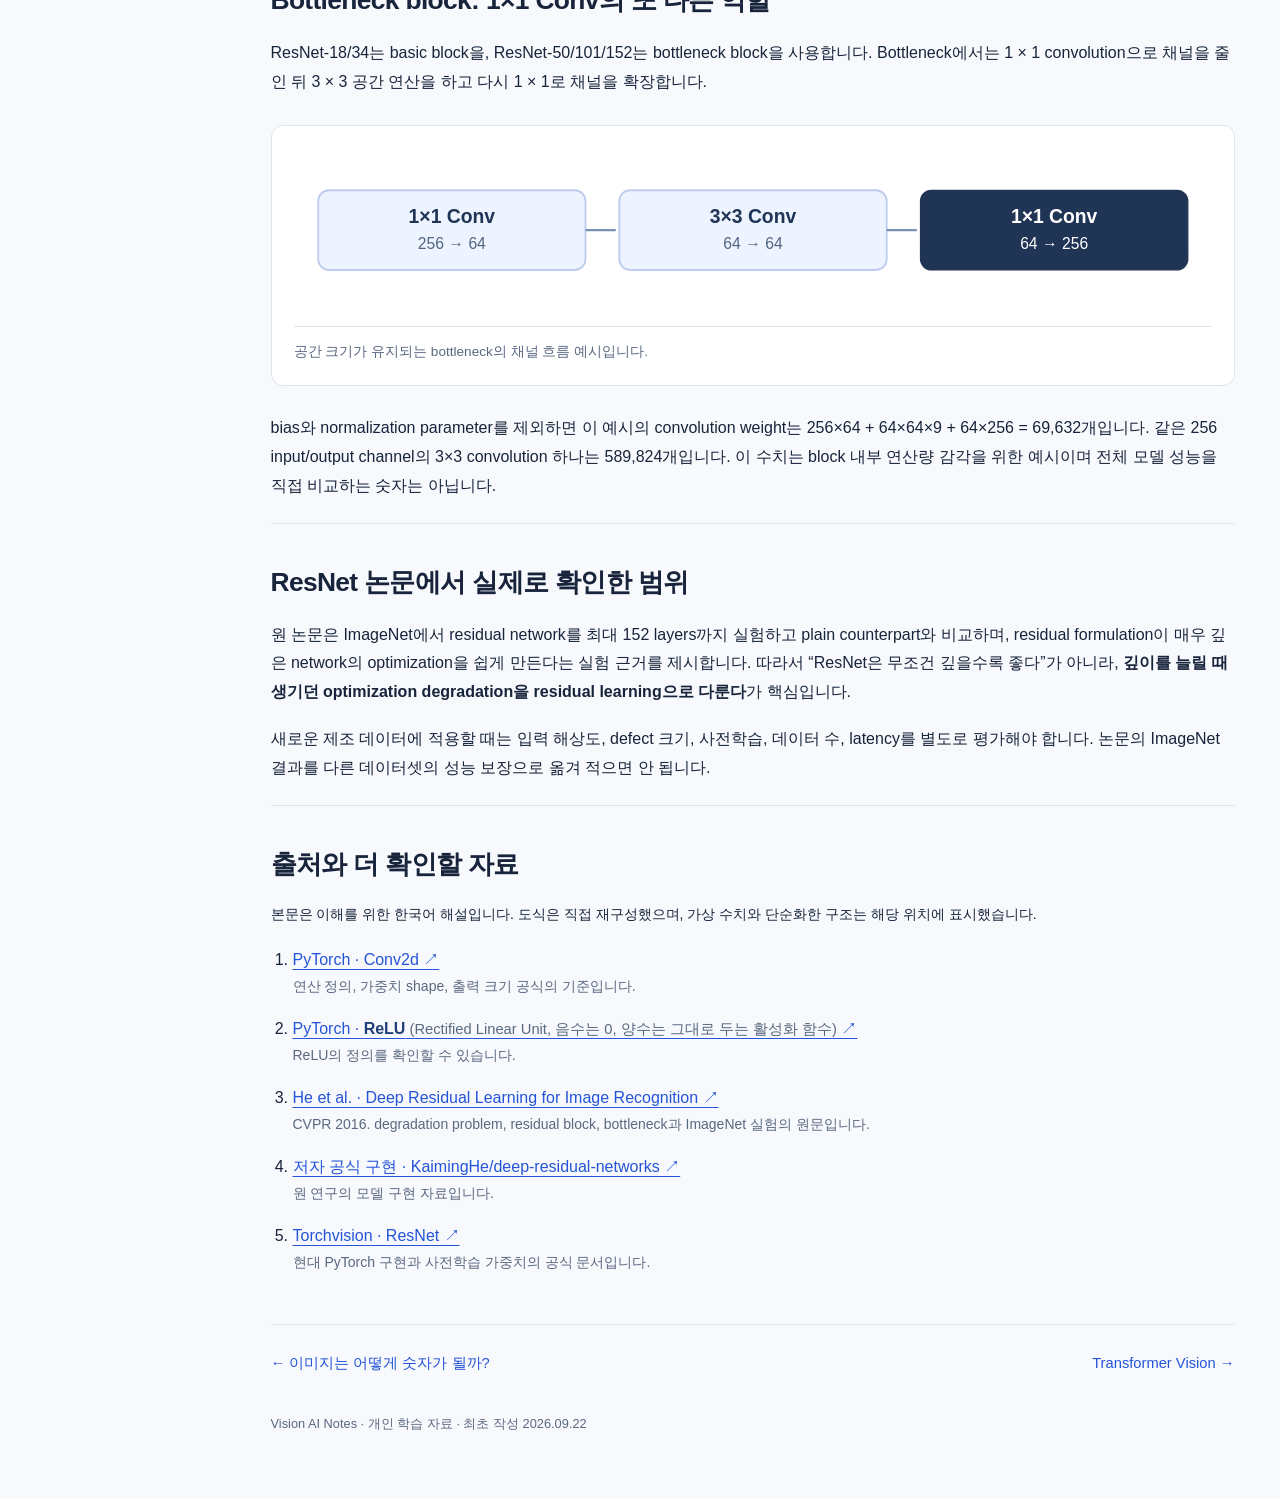
==== commit ce82795b: "Organize study site into Semiconductor, AI, and Vision AI tabs" ====
--- a/notes/cnn.html
+++ b/notes/cnn.html
@@ -1,6 +1,12 @@
 <!doctype html>
-<html lang="ko"><head><meta charset="utf-8"><meta name="viewport" content="width=device-width, initial-scale=1"><meta name="description" content="합성곱을 한 칸씩 계산하고, 채널·수용영역·다운샘플링이 어떤 역할을 하는지 연결합니다."><meta name="theme-color" content="#14213b"><title>CNN: 작은 계산이 특징이 되는 과정 · Vision AI Notes</title><link rel="icon" href="../assets/favicon.svg" type="image/svg+xml"><link rel="stylesheet" href="../assets/site.css"><script src="../assets/site.js" defer></script></head>
-<body><a class="skip" href="#main">본문으로 이동</a><aside id="sidebar" class="sidebar"><a class="brand" href="../index.html"><span class="brand-mark" aria-hidden="true"><i></i><i></i><i></i><i></i></span>Vision AI Notes</a><p class="sub">이해하고, 연결하고, 쌓아가기.</p><nav aria-label="학습 주제"><a href="../index.html" ><span>00</span>학습 노트 전체</a><p class="nav-label">기초 개념</p><a href="../notes/pixels.html" ><span>01</span>이미지와 텐서</a><a href="../notes/cnn.html" aria-current=page><span>02</span>CNN의 원리</a><a href="../notes/tasks.html" ><span>04</span>분류 · 탐지 · 분할</a><a href="../notes/training.html" ><span>05</span>학습과 평가</a><p class="nav-label">논문 해설</p><a href="../notes/vit.html" ><span>03</span>Vision Transformer</a><a href="../notes/resnet.html" ><span>06</span>ResNet</a><a href="../notes/unet.html" ><span>07</span>U-Net</a><a href="../notes/patchcore.html" ><span>08</span>PatchCore</a></nav><div class="sidebar-foot">Personal study notebook<br><a href="https://github.com/sh0427-han/vision_ai">GitHub 저장소 ↗</a></div></aside><div class="shell"><header class="topbar"><button class="menu" type="button" aria-label="목차 열기" aria-controls="sidebar" aria-expanded="false">목차</button><span class="trail">Vision AI / 개념과 구조</span><a href="../index.html">전체 자료 보기</a></header><div class="layout"><main id="main"><header><p class="eyebrow">02 · CONVOLUTION</p><h1>CNN: 작은 계산이 특징이 되는 과정</h1><p class="lead">합성곱을 한 칸씩 계산하고, 채널·수용영역·다운샘플링이 어떤 역할을 하는지 연결합니다.</p><div class="meta"><span class="tag">기초 개념</span><span class="tag">예상 학습 22분</span><span class="tag">수치 예시 · 직접 그린 도식</span></div></header><section class="article-section" id="overview"><h2>왜 작은 커널을 반복해서 사용할까?</h2><p>CNN은 가까운 픽셀 사이의 패턴을 작은 커널로 계산합니다. 같은 커널을 여러 위치에 적용하는 <strong>가중치 공유</strong> 덕분에 이미지의 모든 위치마다 별도 가중치를 둘 필요가 없습니다. 학습은 어떤 커널 값이 목적에 유용한지를 데이터로 조정하는 과정입니다.</p><figure><div class="diagram"><svg viewBox="0 0 760 135" role="img" aria-label="구조를 설명하기 위한 간단한 CNN 예시. 특정 논문의 전체 모델은 아닙니다."><defs><marker id="arrow-1" viewBox="0 0 10 10" refX="9" refY="5" markerWidth="6" markerHeight="6" orient="auto-start-reverse"><path d="M 0 0 L 10 5 L 0 10 z" fill="#7891b7"/></marker></defs><rect x="20.0" y="35" width="159.0" height="66" rx="9" class="box"/><text x="99.5" y="62" text-anchor="middle" class="label ">입력</text><text x="99.5" y="84" text-anchor="middle" class="sub ">3 × 224 × 224</text><path d="M 179.0 68 H 204.0" class="edge"/><rect x="207.0" y="35" width="159.0" height="66" rx="9" class="box"/><text x="286.5" y="62" text-anchor="middle" class="label ">Conv + ReLU</text><text x="286.5" y="84" text-anchor="middle" class="sub ">32 × 224 × 224</text><path d="M 366.0 68 H 391.0" class="edge"/><rect x="394.0" y="35" width="159.0" height="66" rx="9" class="box"/><text x="473.5" y="62" text-anchor="middle" class="label ">Downsample</text><text x="473.5" y="84" text-anchor="middle" class="sub ">32 × 112 × 112</text><path d="M 553.0 68 H 578.0" class="edge"/><rect x="581.0" y="35" width="159.0" height="66" rx="9" class="dark"/><text x="660.5" y="62" text-anchor="middle" class="label white">분류 Head</text><text x="660.5" y="84" text-anchor="middle" class="sub white">K개 logits</text></svg></div><figcaption>구조를 설명하기 위한 간단한 CNN 예시. 특정 논문의 전체 모델은 아닙니다.</figcaption></figure><p>Feature map은 “물체를 그린 지도”로 항상 해석할 수 있는 결과가 아닙니다. 특정 커널과 비선형 연산에 반응한 활성값의 공간 배열입니다. 초기 층에서 경계·방향 같은 반응을 볼 수 있지만, 모든 채널을 한 단어의 의미에 대응시킬 수는 없습니다.</p></section><section class="article-section" id="convolution"><h2>3 × 3 합성곱을 손으로 계산하기</h2><p>입력의 3 × 3 영역과 커널의 같은 위치를 각각 곱한 뒤, 9개 값을 더하고 bias를 더합니다. 딥러닝 라이브러리에서 흔히 합성곱이라고 부르는 연산은 커널을 뒤집지 않는 <em>cross-correlation</em>입니다.</p><div class="equation">출력[y, x] = Σ 입력[y+i, x+j] × 커널[i, j] + bias
-예시 커널 = [[−1, 0, 1], [−1, 0, 1], [−1, 0, 1]]</div><div class="lab"><div class="lab-heading"><h3>커널이 이동하는 위치</h3><span class="lab-badge">INTERACTIVE</span></div><div class="controls"><label for="conv-position">출력 위치 선택</label><input id="conv-position" type="range" min="0" max="8" value="0" step="1"></div><div class="lab-display"><div><p class="small">입력 5 × 5 · 파란 영역이 현재 계산 범위</p><div id="conv-input" class="matrix" style="grid-template-columns:repeat(5,1fr)"></div></div><div><p class="small">출력 3 × 3 · stride 1, padding 0, bias 0</p><div id="conv-output" class="matrix" style="grid-template-columns:repeat(3,1fr)"></div></div></div><div id="conv-value" class="lab-output" aria-live="polite"></div><p class="lab-note">수직 경계에 반응하는 고정 커널입니다. 실제 CNN에서는 대부분의 커널 값을 학습합니다.</p></div><p>첫 위치에서 각 행은 <code>[0, 0, 1] · [−1, 0, 1] = 1</code>이고, 세 행을 더하면 3입니다. 오른쪽 끝의 일정한 <code>[1, 1, 1]</code>은 −1 + 0 + 1 = 0이므로 경계가 없는 영역은 0이 됩니다.</p></section><section class="article-section" id="channels"><h2>채널은 어떻게 섞일까?</h2><p>RGB 입력에 출력 채널 32개를 만드는 3 × 3 Conv를 사용하면 커널의 전체 shape는 <code>[32, 3, 3, 3]</code>입니다. 출력 채널 하나는 R·G·B 각각에 대한 계산을 합한 결과입니다. 일반적인 Conv에서 입력 채널마다 완전히 독립적인 최종 결과를 만드는 것은 아닙니다.</p><div class="table-wrap"><table><thead><tr><th>항목</th><th>수치 예시</th><th>설명</th></tr></thead><tbody><tr><td>입력</td><td>[B, 3, 224, 224]</td><td>배치 차원은 공간 연산과 별도</td></tr><tr><td>가중치</td><td>[32, 3, 3, 3]</td><td>출력 채널 × 입력 채널 × 커널 높이 × 너비</td></tr><tr><td>파라미터</td><td>32 × 3 × 3 × 3 + 32 = 896</td><td>groups=1, bias=True일 때</td></tr><tr><td>출력</td><td>[B, 32, 224, 224]</td><td>stride=1, padding=1, dilation=1</td></tr></tbody></table></div><div class="callout"><span class="label">1 × 1 Conv도 학습할 내용이 있다</span><p>1 × 1 커널은 인접 공간을 직접 섞지는 않지만 채널을 섞습니다. 입력 64채널을 출력 128채널로 바꾸면 위치마다 64차원 벡터를 128차원으로 변환합니다.</p></div></section><section class="article-section" id="shape"><h2>Stride · Padding · Receptive field</h2><div class="equation">H_out = floor((H + 2P − D(K−1) − 1) / S + 1)
-W_out도 같은 방식으로 계산
-H=224, K=3, P=1, D=1, S=2 → H_out=112</div><div class="table-wrap"><table><thead><tr><th>용어</th><th>하는 일</th><th>수치 예시</th></tr></thead><tbody><tr><td>Stride</td><td>커널이 이동하는 간격</td><td>2이면 출력 공간 크기가 보통 약 절반</td></tr><tr><td>Padding</td><td>입력 주변을 확장</td><td>3 × 3, stride 1에서 padding 1이면 크기 유지</td></tr><tr><td>Dilation</td><td>커널 샘플 간격 확장</td><td>3 × 3, dilation 2의 유효 범위는 5 × 5</td></tr><tr><td>Receptive field</td><td>한 출력이 영향을 받는 입력의 범위</td><td>stride 1인 3 × 3 두 층은 이론상 5 × 5</td></tr></tbody></table></div><p>수용영역은 층이 깊어지며 커집니다. 하지만 이론적으로 연결된 모든 픽셀이 동일한 영향력을 갖는 것은 아닙니다. 그리고 다운샘플링은 계산량을 줄이는 대신 작은 결함의 위치 정보가 약해질 수 있는 선택입니다.</p></section><section class="article-section" id="nonlinear"><h2>왜 비선형 함수와 학습이 필요할까?</h2><p>ReLU는 <code>max(0, x)</code>를 계산합니다. 예를 들어 [−2, 0.5, 3]은 [0, 0.5, 3]이 됩니다. 비선형성이 전혀 없다면 여러 선형 변환을 쌓아도 하나의 선형 변환으로 합칠 수 있어 표현력에 제약이 생깁니다.</p><p>분류 학습에서는 특징을 이용해 클래스별 logit을 만들고, 정답과 비교한 loss를 역전파합니다. 기울기는 각 가중치를 바꿨을 때 loss가 어떻게 변할지를 나타내며, optimizer가 이 정보를 사용해 파라미터를 갱신합니다. “경계를 찾는 필터”를 사람이 모두 지정하는 것이 아닙니다.</p><div class="callout"><span class="label">한 문장으로 정리</span><p>CNN은 공유 커널로 지역 패턴을 계산하고, 채널 변환과 비선형 함수를 반복하면서 목적에 맞는 특징을 학습합니다.</p></div></section><section class="article-section" id="sources"><h2>출처와 더 확인할 자료</h2><p class="small">본문은 이해를 위한 한국어 해설입니다. 도식은 직접 재구성했으며, 가상 수치와 단순화한 구조는 해당 위치에 표시했습니다.</p><ol class="references"><li><a href="https://docs.pytorch.org/docs/stable/generated/torch.nn.Conv2d.html" target="_blank" rel="noopener noreferrer">PyTorch · Conv2d ↗</a><small>연산 정의, 가중치 shape, 출력 크기 공식의 기준입니다.</small></li><li><a href="https://docs.pytorch.org/docs/stable/generated/torch.nn.ReLU.html" target="_blank" rel="noopener noreferrer">PyTorch · ReLU ↗</a><small>ReLU의 정의를 확인할 수 있습니다.</small></li><li><a href="https://arxiv.org/abs/1512.03385" target="_blank" rel="noopener noreferrer">ResNet 논문 ↗</a><small>깊은 CNN을 학습하는 문제는 ResNet 해설에서 이어집니다.</small></li></ol></section><nav class="pager" aria-label="이전 다음 자료"><a href="pixels.html">← 이미지는 어떻게 숫자가 될까?</a><a href="vit.html">ViT →</a></nav><footer class="footer">Vision AI Notes · 개인 학습 자료 · 최초 작성 2026.09.22</footer></main><aside class="toc" aria-label="이 페이지 목차"><p>이 페이지에서</p><a href="#overview">왜 작은 커널을 반복해서 사용할까?</a><a href="#convolution">3 × 3 합성곱을 손으로 계산하기</a><a href="#channels">채널은 어떻게 섞일까?</a><a href="#shape">Stride · Padding · Receptive field</a><a href="#nonlinear">왜 비선형 함수와 학습이 필요할까?</a><a href="#sources">출처와 더 확인할 자료</a></aside></div></div></body></html>+<html lang="ko"><head><meta charset="utf-8"><meta name="viewport" content="width=device-width, initial-scale=1"><meta name="description" content="합성곱·채널·수용영역을 이해한 뒤, 대표 CNN 아키텍처인 ResNet의 residual learning까지 연결합니다."><meta name="theme-color" content="#14213b"><title>CNN: 합성곱에서 ResNet까지 · Vision AI Notes</title><link rel="icon" href="../assets/favicon.svg" type="image/svg+xml"><link rel="stylesheet" href="../assets/site.css"><script src="../assets/site.js" defer></script><script defer src="https://cdn.jsdelivr.net/npm/mathjax@3/es5/tex-chtml.js"></script></head>
+<body data-page="cnn"><a class="skip" href="#main">본문으로 이동</a><aside id="sidebar" class="sidebar"><a class="brand" href="../index.html"><span class="brand-mark" aria-hidden="true"><i></i><i></i><i></i><i></i></span>Study Notes</a><p class="sub">이해하고, 연결하고, 쌓아가기.</p><nav aria-label="학습 주제"><div data-topic-nav="semiconductor" hidden><a href="../index.html?topic=semiconductor">반도체 자료 전체</a><a href="https://memorybook.euiyun.com/index.html" target="_blank" rel="noopener noreferrer">Memory Book ↗</a><a href="https://processbook.euiyun.com/" target="_blank" rel="noopener noreferrer">Process Book ↗</a></div><div data-topic-nav="ai" hidden><a href="../index.html?topic=ai">AI 자료 전체</a><p class="nav-label">학습·평가</p><a href="../notes/training.html" >학습과 평가</a><p class="nav-label">종합 이론</p><a href="../notes/prml.html" >PRML 전체 정리</a></div><div data-topic-nav="vision" ><a href="../index.html?topic=vision">Vision AI 자료 전체</a><p class="nav-label">이미지·CNN</p><a href="../notes/pixels.html" >이미지와 텐서</a><p class="nav-label">이미지·CNN</p><a href="../notes/cnn.html" aria-current=page>CNN · ResNet</a><p class="nav-label">Transformer·Attention</p><a href="../notes/vit.html" >Transformer · ViT</a><p class="nav-label">Vision Tasks·Segmentation</p><a href="../notes/tasks.html" >Vision Tasks · U-Net</a><p class="nav-label">Anomaly Detection</p><a href="../notes/patchcore.html" >Anomaly Detection</a><p class="nav-label">종합 이론</p><a href="../notes/cs231n.html" >CS231n 전체 정리</a></div></nav><div class="sidebar-foot">Personal study notebook<br><a href="https://github.com/sh0427-han/vision_ai">GitHub 저장소 ↗</a></div></aside><div class="shell"><header class="topbar"><button class="menu" type="button" aria-label="목차 열기" aria-controls="sidebar" aria-expanded="false">목차</button><nav class="topic-tabs" aria-label="학습 분야"><a href="../index.html?topic=semiconductor" data-topic-tab="semiconductor" >반도체</a><a href="../index.html?topic=ai" data-topic-tab="ai" >AI</a><a href="../index.html?topic=vision" data-topic-tab="vision" aria-current=page>Vision AI</a></nav><a href="../index.html">전체 자료 보기</a></header><div class="layout"><main id="main"><header><p class="eyebrow">02 · CNN & RESNET</p><h1>CNN: 합성곱에서 ResNet까지</h1><p class="lead">합성곱·채널·수용영역을 이해한 뒤, 대표 CNN 아키텍처인 ResNet의 residual learning까지 연결합니다.</p><div class="meta"><span class="tag">이미지·CNN</span><span class="tag">예상 학습 22분</span><span class="tag">수치 예시 · 직접 그린 도식</span></div></header><section class="article-section" id="overview"><h2>왜 작은 커널을 반복해서 사용할까?</h2><p>CNN은 가까운 픽셀 사이의 패턴을 작은 <span class="term-inline"><span class="term-name">커널</span><span class="term-explain"> (Convolution kernel, 입력의 작은 영역에 반복 적용하는 학습 가중치)</span></span>로 계산합니다. 같은 커널을 여러 위치에 적용하는 <strong>가중치 공유</strong> 덕분에 이미지의 모든 위치마다 별도 가중치를 둘 필요가 없습니다. 학습은 어떤 커널 값이 목적에 유용한지를 데이터로 조정하는 과정입니다.</p><figure><div class="diagram"><svg viewBox="0 0 760 135" role="img" aria-label="구조를 설명하기 위한 간단한 CNN 예시. 특정 논문의 전체 모델은 아닙니다."><defs><marker id="arrow-1" viewBox="0 0 10 10" refX="9" refY="5" markerWidth="6" markerHeight="6" orient="auto-start-reverse"><path d="M 0 0 L 10 5 L 0 10 z" fill="#7891b7"/></marker></defs><rect x="20.0" y="35" width="159.0" height="66" rx="9" class="box"/><text x="99.5" y="62" text-anchor="middle" class="label ">입력</text><text x="99.5" y="84" text-anchor="middle" class="sub ">3 × 224 × 224</text><path d="M 179.0 68 H 204.0" class="edge"/><rect x="207.0" y="35" width="159.0" height="66" rx="9" class="box"/><text x="286.5" y="62" text-anchor="middle" class="label ">Conv + ReLU</text><text x="286.5" y="84" text-anchor="middle" class="sub ">32 × 224 × 224</text><path d="M 366.0 68 H 391.0" class="edge"/><rect x="394.0" y="35" width="159.0" height="66" rx="9" class="box"/><text x="473.5" y="62" text-anchor="middle" class="label ">Downsample</text><text x="473.5" y="84" text-anchor="middle" class="sub ">32 × 112 × 112</text><path d="M 553.0 68 H 578.0" class="edge"/><rect x="581.0" y="35" width="159.0" height="66" rx="9" class="dark"/><text x="660.5" y="62" text-anchor="middle" class="label white">분류 Head</text><text x="660.5" y="84" text-anchor="middle" class="sub white">K개 logits</text></svg></div><figcaption>구조를 설명하기 위한 간단한 <span class="term-inline"><span class="term-name">CNN</span><span class="term-explain"> (Convolutional Neural Network, 합성곱 신경망)</span></span> 예시. 특정 논문의 전체 모델은 아닙니다.</figcaption></figure><p>Feature map은 “물체를 그린 지도”로 항상 해석할 수 있는 결과가 아닙니다. 특정 커널과 비선형 연산에 반응한 활성값의 공간 배열입니다. 초기 층에서 경계·방향 같은 반응을 볼 수 있지만, 모든 채널을 한 단어의 의미에 대응시킬 수는 없습니다.</p><div class="paper-visuals"><figure class="paper-figure"><img src="../assets/diagrams/paper/cnn-paper-overview.svg" alt="CNN overview" loading="lazy" decoding="async"><figcaption><strong>Figure 1.</strong> CNN overview — 입력에서 feature hierarchy와 prediction까지 한 화면에서 연결합니다. <span class="figure-note">설명용 재구성 도식이며 실제 실험 측정값이 아닙니다.</span></figcaption></figure></div></section><section class="article-section" id="convolution"><h2>3 × 3 합성곱을 손으로 계산하기</h2><p>입력의 3 × 3 영역과 커널의 같은 위치를 각각 곱한 뒤, 9개 값을 더하고 bias를 더합니다. 딥러닝 라이브러리에서 흔히 합성곱이라고 부르는 연산은 커널을 뒤집지 않는 <em>cross-correlation</em>입니다.</p><figure class="study-diagram"><img src="../assets/diagrams/convolution-step.svg" alt="5×5 입력의 3×3 영역과 3×3 커널을 곱하고 더해 출력 한 값을 계산하는 과정" loading="lazy" decoding="async"><figcaption>3×3 합성곱 한 위치의 multiply-and-sum 계산을 외부 SVG로 정리했습니다.</figcaption></figure><div class="equation" aria-label="수학 수식"><div class="math-display">\[\begin{aligned}
+Y[y,x] &= \sum_{i=0}^{2}\sum_{j=0}^{2} X[y+i,x+j]K[i,j] + b \\
+K &= \begin{bmatrix}-1&0&1\\-1&0&1\\-1&0&1\end{bmatrix}
+\end{aligned}\]</div></div><div class="lab"><div class="lab-heading"><h3>커널이 이동하는 위치</h3><span class="lab-badge">INTERACTIVE</span></div><div class="controls"><label for="conv-position">출력 위치 선택</label><input id="conv-position" type="range" min="0" max="8" value="0" step="1"></div><div class="lab-display"><div><p class="small">입력 5 × 5 · 파란 영역이 현재 계산 범위</p><div id="conv-input" class="matrix" style="grid-template-columns:repeat(5,1fr)"></div></div><div><p class="small">출력 3 × 3 · <span class="term-inline"><span class="term-name">stride</span><span class="term-explain"> (커널이 한 번에 이동하는 칸 수)</span></span> 1, <span class="term-inline"><span class="term-name">padding</span><span class="term-explain"> (입력 가장자리에 값을 덧붙여 공간 크기를 조절하는 방법)</span></span> 0, bias 0</p><div id="conv-output" class="matrix" style="grid-template-columns:repeat(3,1fr)"></div></div></div><div id="conv-value" class="lab-output" aria-live="polite"></div><p class="lab-note">수직 경계에 반응하는 고정 커널입니다. 실제 CNN에서는 대부분의 커널 값을 학습합니다.</p></div><p>첫 위치에서 각 행은 <code>[0, 0, 1] · [−1, 0, 1] = 1</code>이고, 세 행을 더하면 3입니다. 오른쪽 끝의 일정한 <code>[1, 1, 1]</code>은 −1 + 0 + 1 = 0이므로 경계가 없는 영역은 0이 됩니다.</p><div class="paper-visuals"><figure class="paper-figure"><img src="../assets/diagrams/paper/cnn-paper-convolution.svg" alt="Convolution mechanics" loading="lazy" decoding="async"><figcaption><strong>Figure 1.</strong> Convolution mechanics — 3×3 patch와 kernel의 곱셈-합산을 실제 숫자 grid로 보여줍니다. <span class="figure-note">설명용 재구성 도식이며 실제 실험 측정값이 아닙니다.</span></figcaption></figure></div></section><section class="article-section" id="channels"><h2>채널은 어떻게 섞일까?</h2><p>RGB 입력에 출력 채널 32개를 만드는 3 × 3 Conv를 사용하면 커널의 전체 shape는 <code>[32, 3, 3, 3]</code>입니다. 출력 채널 하나는 R·G·B 각각에 대한 계산을 합한 결과입니다. 일반적인 Conv에서 입력 채널마다 완전히 독립적인 최종 결과를 만드는 것은 아닙니다.</p><div class="table-wrap"><table><thead><tr><th>항목</th><th>수치 예시</th><th>설명</th></tr></thead><tbody><tr><td>입력</td><td>[B, 3, 224, 224]</td><td>배치 차원은 공간 연산과 별도</td></tr><tr><td>가중치</td><td>[32, 3, 3, 3]</td><td>출력 채널 × 입력 채널 × 커널 높이 × 너비</td></tr><tr><td>파라미터</td><td>32 × 3 × 3 × 3 + 32 = 896</td><td>groups=1, bias=True일 때</td></tr><tr><td>출력</td><td>[B, 32, 224, 224]</td><td>stride=1, padding=1, dilation=1</td></tr></tbody></table></div><div class="callout"><span class="label">1 × 1 Conv도 학습할 내용이 있다</span><p>1 × 1 커널은 인접 공간을 직접 섞지는 않지만 채널을 섞습니다. 입력 64채널을 출력 128채널로 바꾸면 위치마다 64차원 벡터를 128차원으로 변환합니다.</p></div><div class="paper-visuals"><figure class="paper-figure"><img src="../assets/diagrams/paper/cnn-paper-multichannel.svg" alt="Multi-channel convolution" loading="lazy" decoding="async"><figcaption><strong>Figure 1.</strong> Multi-channel convolution — RGB channel별 response가 output channel로 합쳐지는 구조입니다. <span class="figure-note">설명용 재구성 도식이며 실제 실험 측정값이 아닙니다.</span></figcaption></figure></div></section><section class="article-section" id="shape"><h2>Stride · Padding · Receptive field</h2><div class="equation" aria-label="수학 수식"><div class="math-display">\[\begin{aligned}
+H_{\mathrm{out}} &= \left\lfloor \frac{H+2P-D(K-1)-1}{S}+1 \right\rfloor \\
+H=224,\ K=3,\ P=1,\ D=1,\ S=2 &\Rightarrow H_{\mathrm{out}}=112
+\end{aligned}\]</div></div><div class="table-wrap"><table><thead><tr><th>용어</th><th>하는 일</th><th>수치 예시</th></tr></thead><tbody><tr><td>Stride</td><td>커널이 이동하는 간격</td><td>2이면 출력 공간 크기가 보통 약 절반</td></tr><tr><td>Padding</td><td>입력 주변을 확장</td><td>3 × 3, stride 1에서 padding 1이면 크기 유지</td></tr><tr><td>Dilation</td><td>커널 샘플 간격 확장</td><td>3 × 3, dilation 2의 유효 범위는 5 × 5</td></tr><tr><td><span class="term-inline"><span class="term-name">Receptive field</span><span class="term-explain"> (한 출력 값이 영향을 받을 수 있는 입력 영역)</span></span></td><td>한 출력이 영향을 받는 입력의 범위</td><td>stride 1인 3 × 3 두 층은 이론상 5 × 5</td></tr></tbody></table></div><p>수용영역은 층이 깊어지며 커집니다. 하지만 이론적으로 연결된 모든 픽셀이 동일한 영향력을 갖는 것은 아닙니다. 그리고 다운샘플링은 계산량을 줄이는 대신 작은 결함의 위치 정보가 약해질 수 있는 선택입니다.</p><div class="paper-visuals"><figure class="paper-figure"><img src="../assets/diagrams/paper/cnn-paper-stride-padding.svg" alt="Stride and padding" loading="lazy" decoding="async"><figcaption><strong>Figure 1.</strong> Stride and padding — stride와 padding에 따른 sampling과 output 크기를 비교합니다. <span class="figure-note">설명용 재구성 도식이며 실제 실험 측정값이 아닙니다.</span></figcaption></figure><figure class="paper-figure"><img src="../assets/diagrams/paper/cnn-paper-receptive-field.svg" alt="Receptive-field growth" loading="lazy" decoding="async"><figcaption><strong>Figure 2.</strong> Receptive-field growth — layer depth에 따라 입력에서 연결되는 공간 범위가 넓어지는 모습을 보여줍니다. <span class="figure-note">설명용 재구성 도식이며 실제 실험 측정값이 아닙니다.</span></figcaption></figure></div></section><section class="article-section" id="nonlinear"><h2>왜 비선형 함수와 학습이 필요할까?</h2><p>ReLU는 <code>max(0, x)</code>를 계산합니다. 예를 들어 [−2, 0.5, 3]은 [0, 0.5, 3]이 됩니다. 비선형성이 전혀 없다면 여러 선형 변환을 쌓아도 하나의 선형 변환으로 합칠 수 있어 표현력에 제약이 생깁니다.</p><p>분류 학습에서는 특징을 이용해 클래스별 logit을 만들고, 정답과 비교한 loss를 역전파합니다. 기울기는 각 가중치를 바꿨을 때 loss가 어떻게 변할지를 나타내며, optimizer가 이 정보를 사용해 파라미터를 갱신합니다. “경계를 찾는 필터”를 사람이 모두 지정하는 것이 아닙니다.</p><div class="callout"><span class="label">한 문장으로 정리</span><p>CNN은 공유 커널로 지역 패턴을 계산하고, 채널 변환과 비선형 함수를 반복하면서 목적에 맞는 특징을 학습합니다.</p></div><div class="paper-visuals"><figure class="paper-figure"><img src="../assets/diagrams/paper/cnn-paper-pooling.svg" alt="Pooling" loading="lazy" decoding="async"><figcaption><strong>Figure 1.</strong> Pooling — max/average pooling의 수치 예와 의미를 비교합니다. <span class="figure-note">설명용 재구성 도식이며 실제 실험 측정값이 아닙니다.</span></figcaption></figure></div></section><section class="article-section" id="architectures"><h2>CNN 아키텍처는 무엇이 바뀌어 왔을까?</h2><p>LeNet, AlexNet, VGG, ResNet은 모두 CNN 계열이지만 깊이만 늘어난 것이 아닙니다. 특히 VGG는 작은 3 × 3 convolution을 반복해서 쌓는 설계를 체계적으로 사용했고, ResNet은 더 깊은 CNN을 최적화하기 위해 <strong><span class="term-inline"><span class="term-name">residual</span><span class="term-explain"> (블록이 학습하는 F(x)=H(x)-x 형태의 잔차 함수)</span></span> connection</strong>을 도입했습니다.</p><div class="table-wrap"><table><thead><tr><th>모델/아이디어</th><th>핵심 설계</th><th>이 주제에서 볼 포인트</th></tr></thead><tbody><tr><td>VGG</td><td>3 × 3 <span class="term-inline"><span class="term-name">Conv</span><span class="term-explain"> (Convolution, 합성곱 연산 또는 합성곱 층)</span></span> 반복</td><td>작은 local kernel을 깊게 쌓아 receptive field와 비선형성을 늘림</td></tr><tr><td><span class="term-inline"><span class="term-name">ResNet</span><span class="term-explain"> (Residual Network, residual connection을 사용하는 CNN architecture)</span></span></td><td>F(x)+x</td><td>깊은 CNN의 optimization degradation을 완화</td></tr><tr><td>Bottleneck ResNet</td><td>1×1 → 3×3 → 1×1</td><td>비싼 3×3 연산 전후의 채널 수를 조절</td></tr></tbody></table></div><div class="callout"><span class="label">논문을 별도 섬으로 보지 않기</span><p>ResNet은 CNN과 다른 종류의 모델이 아니라, convolutional feature extractor를 더 깊게 학습하기 위한 CNN architecture입니다.</p></div></section><section class="article-section" id="resnet_problem"><h2>ResNet 논문: 깊게 쌓았는데 training error가 커지는 문제</h2><p>He et al.의 ResNet 논문은 단순히 “gradient vanishing을 해결했다”는 한 문장으로 요약하면 부정확합니다. 논문이 강조한 현상은 충분히 깊은 plain network에서 <strong>training error 자체가 더 나빠지는 degradation problem</strong>입니다. 이는 training error는 낮지만 validation/test 성능만 나빠지는 overfitting과 구분해야 합니다.</p><p>Residual block은 원하는 mapping H(x)를 직접 근사하는 대신 <code>F(x)=H(x)-x</code>를 학습하도록 재표현하고, 출력에서 입력을 더해 <code>H(x)=F(x)+x</code>를 만듭니다.</p><div class="visual-grid"><figure class="study-diagram"><img src="../assets/diagrams/extra/resnet-plain-vs.svg" alt="Plain network vs Residual network" loading="lazy" decoding="async"><figcaption>Plain network vs Residual network — Residual block은 main branch와 identity <span class="term-inline"><span class="term-name">shortcut</span><span class="term-explain"> (Shortcut connection, 일부 층을 우회해 입력을 합산 지점으로 전달하는 경로)</span></span>을 합산합니다.</figcaption></figure></div></section><section class="article-section" id="residual_block"><h2>Residual block: F(x)와 identity shortcut</h2><figure class="study-diagram"><img src="../assets/diagrams/resnet-skip.svg" alt="CNN residual block에서 입력 x가 convolution branch를 우회해 합산되는 구조" loading="lazy" decoding="async"><figcaption>ResNet을 CNN의 architecture 확장으로 이해하기 위한 residual block 도식입니다.</figcaption></figure><div class="equation" aria-label="수학 수식"><div class="math-display">\[\begin{aligned}
+H(x) &= x+F(x) \\
+\frac{\partial H}{\partial x} &= I+\frac{\partial F}{\partial x}
+\end{aligned}\]</div></div><p>예를 들어 x=[2, −1], F(x)=[0.3, 0.2]라면 합산 전 activation은 [2.3, −0.8]입니다. 원 ResNet의 post-activation basic block처럼 합산 뒤 ReLU를 적용하는 경우 [2.3, 0]이 됩니다. Shortcut이 있다고 해서 출력이 항상 입력과 같다는 뜻은 아닙니다.</p><p>또한 <code>∂H/∂x</code>에 identity term이 생긴다는 사실은 gradient가 지나갈 직접 경로를 설명하지만, 이것만으로 모든 깊은 모델의 optimization이 자동으로 해결된다고 해석해서는 안 됩니다.</p></section><section class="article-section" id="residual_shape"><h2>Shape가 다르면 projection shortcut이 필요하다</h2><p>원소별 덧셈을 하려면 두 branch의 shape가 같아야 합니다. 예를 들어 main branch가 <code>[B,64,56,56] → [B,128,28,28]</code>로 바뀌면 identity를 그대로 더할 수 없습니다. 이런 경우 projection shortcut에서 1 × 1 convolution과 stride를 사용해 shape를 맞출 수 있습니다.</p><div class="table-wrap"><table><thead><tr><th>경로</th><th>입력</th><th>변환</th><th>출력</th></tr></thead><tbody><tr><td>Main branch</td><td>[B,64,56,56]</td><td>stride-2 residual block</td><td>[B,128,28,28]</td></tr><tr><td>Shortcut</td><td>[B,64,56,56]</td><td>1×1 Conv, stride 2</td><td>[B,128,28,28]</td></tr><tr><td>Add</td><td>동일 shape 두 텐서</td><td>element-wise sum</td><td>[B,128,28,28]</td></tr></tbody></table></div><div class="callout"><span class="label">U-Net skip과 구분</span><p>ResNet의 대표 shortcut은 element-wise add이고, 원 U-Net의 encoder–decoder skip은 channel-wise concatenate입니다. 둘 다 “skip connection”이지만 자료 구조가 다릅니다.</p></div><div class="visual-grid"><figure class="study-diagram"><img src="../assets/diagrams/extra/resnet-shortcuts.svg" alt="Identity vs Projection shortcut" loading="lazy" decoding="async"><figcaption>Identity vs Projection shortcut — 두 branch shape가 다르면 projection으로 맞춘 뒤 element-wise add합니다.</figcaption></figure></div></section><section class="article-section" id="resnet_bottleneck"><h2>Bottleneck block: 1×1 Conv의 또 다른 역할</h2><p>ResNet-18/34는 basic block을, ResNet-50/101/152는 bottleneck block을 사용합니다. Bottleneck에서는 1 × 1 convolution으로 채널을 줄인 뒤 3 × 3 공간 연산을 하고 다시 1 × 1로 채널을 확장합니다.</p><figure><div class="diagram"><svg viewBox="0 0 760 135" role="img" aria-label="공간 크기가 유지되는 bottleneck의 채널 흐름 예시입니다."><defs><marker id="arrow-2" viewBox="0 0 10 10" refX="9" refY="5" markerWidth="6" markerHeight="6" orient="auto-start-reverse"><path d="M 0 0 L 10 5 L 0 10 z" fill="#7891b7"/></marker></defs><rect x="20.0" y="35" width="221.33333333333334" height="66" rx="9" class="box"/><text x="130.66666666666669" y="62" text-anchor="middle" class="label ">1×1 Conv</text><text x="130.66666666666669" y="84" text-anchor="middle" class="sub ">256 → 64</text><path d="M 241.33333333333334 68 H 266.33333333333337" class="edge"/><rect x="269.33333333333337" y="35" width="221.33333333333334" height="66" rx="9" class="box"/><text x="380.00000000000006" y="62" text-anchor="middle" class="label ">3×3 Conv</text><text x="380.00000000000006" y="84" text-anchor="middle" class="sub ">64 → 64</text><path d="M 490.66666666666674 68 H 515.6666666666667" class="edge"/><rect x="518.6666666666667" y="35" width="221.33333333333334" height="66" rx="9" class="dark"/><text x="629.3333333333334" y="62" text-anchor="middle" class="label white">1×1 Conv</text><text x="629.3333333333334" y="84" text-anchor="middle" class="sub white">64 → 256</text></svg></div><figcaption>공간 크기가 유지되는 bottleneck의 채널 흐름 예시입니다.</figcaption></figure><p>bias와 normalization parameter를 제외하면 이 예시의 convolution weight는 256×64 + 64×64×9 + 64×256 = 69,632개입니다. 같은 256 input/output channel의 3×3 convolution 하나는 589,824개입니다. 이 수치는 block 내부 연산량 감각을 위한 예시이며 전체 모델 성능을 직접 비교하는 숫자는 아닙니다.</p></section><section class="article-section" id="resnet_scope"><h2>ResNet 논문에서 실제로 확인한 범위</h2><p>원 논문은 ImageNet에서 residual network를 최대 152 layers까지 실험하고 plain counterpart와 비교하며, residual formulation이 매우 깊은 network의 optimization을 쉽게 만든다는 실험 근거를 제시합니다. 따라서 “ResNet은 무조건 깊을수록 좋다”가 아니라, <strong>깊이를 늘릴 때 생기던 optimization degradation을 residual learning으로 다룬다</strong>가 핵심입니다.</p><p>새로운 제조 데이터에 적용할 때는 입력 해상도, defect 크기, 사전학습, 데이터 수, latency를 별도로 평가해야 합니다. 논문의 ImageNet 결과를 다른 데이터셋의 성능 보장으로 옮겨 적으면 안 됩니다.</p></section><section class="article-section" id="sources"><h2>출처와 더 확인할 자료</h2><p class="small">본문은 이해를 위한 한국어 해설입니다. 도식은 직접 재구성했으며, 가상 수치와 단순화한 구조는 해당 위치에 표시했습니다.</p><ol class="references"><li><a href="https://docs.pytorch.org/docs/stable/generated/torch.nn.Conv2d.html" target="_blank" rel="noopener noreferrer">PyTorch · Conv2d ↗</a><small>연산 정의, 가중치 shape, 출력 크기 공식의 기준입니다.</small></li><li><a href="https://docs.pytorch.org/docs/stable/generated/torch.nn.ReLU.html" target="_blank" rel="noopener noreferrer">PyTorch · <span class="term-inline"><span class="term-name">ReLU</span><span class="term-explain"> (Rectified Linear Unit, 음수는 0, 양수는 그대로 두는 활성화 함수)</span></span> ↗</a><small>ReLU의 정의를 확인할 수 있습니다.</small></li><li><a href="https://arxiv.org/abs/1512.03385" target="_blank" rel="noopener noreferrer">He et al. · Deep Residual Learning for Image Recognition ↗</a><small>CVPR 2016. degradation problem, residual block, bottleneck과 ImageNet 실험의 원문입니다.</small></li><li><a href="https://github.com/KaimingHe/deep-residual-networks" target="_blank" rel="noopener noreferrer">저자 공식 구현 · KaimingHe/deep-residual-networks ↗</a><small>원 연구의 모델 구현 자료입니다.</small></li><li><a href="https://docs.pytorch.org/vision/stable/models/resnet.html" target="_blank" rel="noopener noreferrer">Torchvision · ResNet ↗</a><small>현대 PyTorch 구현과 사전학습 가중치의 공식 문서입니다.</small></li></ol></section><nav class="pager" aria-label="이전 다음 자료"><a href="pixels.html">← 이미지는 어떻게 숫자가 될까?</a><a href="vit.html">Transformer Vision →</a></nav><footer class="footer">Vision AI Notes · 개인 학습 자료 · 최초 작성 2026.09.22</footer></main><aside class="toc" aria-label="이 페이지 목차"><p>이 페이지에서</p><a href="#overview">왜 작은 커널을 반복해서 사용할까?</a><a href="#convolution">3 × 3 합성곱을 손으로 계산하기</a><a href="#channels">채널은 어떻게 섞일까?</a><a href="#shape">Stride · Padding · Receptive field</a><a href="#nonlinear">왜 비선형 함수와 학습이 필요할까?</a><a href="#architectures">CNN 아키텍처는 무엇이 바뀌어 왔을까?</a><a href="#resnet_problem">ResNet 논문: 깊게 쌓았는데 training error가 커지는 문제</a><a href="#residual_block">Residual block: F(x)와 identity shortcut</a><a href="#residual_shape">Shape가 다르면 projection shortcut이 필요하다</a><a href="#resnet_bottleneck">Bottleneck block: 1×1 Conv의 또 다른 역할</a><a href="#resnet_scope">ResNet 논문에서 실제로 확인한 범위</a><a href="#sources">출처와 더 확인할 자료</a></aside></div></div></body></html>
--- a/assets/site.css
+++ b/assets/site.css
@@ -1,4 +1,37 @@
 :root{--ink:#18243b;--muted:#5b6880;--line:#dfe5ef;--blue:#2454d8;--blue-soft:#edf3ff;--paper:#fff;--bg:#f7f9fc;--nav:#14213b;--green:#08796f;--orange:#a24d18;font-family:Inter,'Noto Sans KR','Apple SD Gothic Neo','Malgun Gothic',sans-serif;font-size:16px;color:var(--ink);background:var(--bg);line-height:1.8}
 *{box-sizing:border-box}body{margin:0}a{color:var(--blue);text-underline-offset:4px}button,input,select{font:inherit}button,select{cursor:pointer}button{border:1px solid var(--line);background:white;color:var(--ink);padding:8px 16px;border-radius:8px}button:hover{background:var(--blue-soft)}button:focus-visible,a:focus-visible,input:focus-visible,select:focus-visible,summary:focus-visible{outline:3px solid #e99730;outline-offset:4px}h1,h2,h3,p{margin-top:0}h1{font-size:clamp(2rem,3.5vw,3.1rem);line-height:1.25;letter-spacing:-.04em;margin-bottom:20px}h2{font-size:1.65rem;line-height:1.4;letter-spacing:-.025em;margin-bottom:20px}h3{font-size:1.13rem;line-height:1.6;margin:26px 0 12px}p{margin-bottom:18px}strong{font-weight:750}small,.small{font-size:.875rem}code{font-family:ui-monospace,SFMono-Regular,Consolas,monospace;font-size:.92em;overflow-wrap:anywhere;background:#edf1f7;border-radius:4px;padding:2px 5px}pre{overflow:auto;background:var(--nav);color:#e0eaff;padding:22px;border-radius:10px;line-height:1.7}pre code{padding:0;background:transparent;color:inherit;overflow-wrap:normal}ul,ol{padding-left:24px}li{margin-bottom:9px}hr{border:0;border-top:1px solid var(--line);margin:32px 0}.skip{position:absolute;top:-70px;left:20px;padding:10px;background:white;z-index:99}.skip:focus{top:10px}
-.sidebar{position:fixed;inset:0 auto 0 0;width:245px;background:var(--nav);color:#e0e8f8;padding:32px 21px;overflow:auto;z-index:30}.brand{display:block;color:white;text-decoration:none;font-size:1.25rem;font-weight:800;letter-spacing:-.03em}.brand-mark{display:inline-grid;grid-template-columns:repeat(2,7px);gap:3px;margin-right:12px;vertical-align:middle}.brand-mark i{height:7px;background:#90aeff}.brand-mark i:last-child{background:#20c4bb}.sidebar .sub{font-size:.875rem;color:#abbad5;margin:7px 0 35px}.nav-label{color:#94a6c5;font-size:.75rem;text-transform:uppercase;letter-spacing:.12em;font-weight:700;margin:26px 12px 10px}.sidebar nav a{display:flex;gap:13px;align-items:center;color:#d6def0;text-decoration:none;font-size:.92rem;padding:10px 12px;border-radius:7px;margin:3px 0;line-height:1.55}.sidebar nav a span{color:#8ca3c9;font-family:ui-monospace,monospace;font-size:.78rem}.sidebar nav a:hover,.sidebar nav a[aria-current=page]{background:#283e66;color:white}.sidebar nav a[aria-current=page]{box-shadow:inset 3px 0 #739bff}.sidebar-foot{border-top:1px solid #33415c;margin-top:34px;padding:20px 12px;font-size:.8rem;color:#aab9d2}.sidebar-foot a{color:#c6d6fa}.shell{margin-left:245px}.topbar{height:68px;border-bottom:1px solid var(--line);display:flex;align-items:center;justify-content:space-between;padding:0 42px;background:rgba(255,255,255,.97);font-size:.875rem}.topbar a{text-decoration:none}.topbar .trail{color:var(--muted)}.menu{display:none}.layout{display:grid;grid-template-columns:minmax(0,860px) 180px;gap:48px;max-width:1190px;margin:auto;padding:48px 38px 64px}.layout.home{display:block;max-width:1130px}.eyebrow{color:var(--blue);font-size:.78rem;letter-spacing:.13em;text-transform:uppercase;font-weight:800;margin-bottom:15px}.lead{font-size:1.13rem;color:var(--muted);max-width:760px;line-height:1.9}.meta{display:flex;flex-wrap:wrap;gap:10px;font-size:.8rem;color:var(--muted);margin:26px 0 35px}.tag{border:1px solid var(--line);border-radius:5px;padding:3px 9px;background:white}.toc{position:sticky;top:30px;align-self:start;font-size:.875rem;border-left:1px solid var(--line);padding-left:20px}.toc p{font-weight:700;margin:0 0 12px}.toc a{display:block;color:var(--muted);text-decoration:none;margin-bottom:12px;line-height:1.55}.toc a:hover{color:var(--blue)}.article-section{padding-top:40px;margin-top:22px;border-top:1px solid var(--line);scroll-margin-top:30px}.callout{border-left:3px solid var(--blue);padding:19px 23px;background:var(--blue-soft);margin:25px 0}.callout p:last-child{margin-bottom:0}.callout.warning{border-color:#cb812b;background:#fff7e9}.callout .label{display:block;color:var(--blue);font-size:.8rem;font-weight:800;letter-spacing:.05em;margin-bottom:7px}.callout.warning .label{color:var(--orange)}.equation{padding:20px 24px;background:#182943;color:#e5edff;border-radius:9px;font:1rem/1.9 ui-monospace,Consolas,monospace;overflow-x:auto;margin:20px 0;white-space:pre-wrap}.table-wrap{overflow-x:auto;border:1px solid var(--line);border-radius:9px;margin:22px 0;background:white}table{border-collapse:collapse;width:100%;text-align:left;font-size:.94rem}th,td{padding:13px 16px;border-bottom:1px solid var(--line);vertical-align:top}th{background:#eef3fa;color:#3a4961;font-size:.85rem;font-weight:700;white-space:nowrap}tr:last-child td{border-bottom:0}td:first-child{font-weight:650}figure{margin:28px 0;background:white;border:1px solid var(--line);border-radius:12px;padding:22px;overflow:hidden}.diagram{overflow-x:auto}.diagram svg{display:block;width:100%;height:auto;min-width:500px}.diagram svg text{font-family:Inter,'Malgun Gothic',sans-serif}.diagram svg .box{fill:#edf3ff;stroke:#bdccec;stroke-width:1.5}.diagram svg .dark{fill:#203455;stroke:#203455}.diagram svg .accent{fill:#e5f5f2;stroke:#9fd5cc}.diagram svg .label{fill:#203455;font-size:16px;font-weight:700}.diagram svg .sub{fill:#526681;font-size:13px}.diagram svg .white{fill:#fff}.diagram svg .edge{fill:none;stroke:#7891b7;stroke-width:2;marker-end:url(#arrow)}figcaption{font-size:.85rem;color:var(--muted);border-top:1px solid var(--line);margin-top:15px;padding-top:13px;line-height:1.7}.two-col{display:grid;grid-template-columns:1fr 1fr;gap:18px}.mini-card{background:white;border:1px solid var(--line);border-radius:9px;padding:23px}.mini-card h3{margin-top:0}.mini-card p:last-child{margin-bottom:0}.note-grid{display:grid;grid-template-columns:repeat(2,minmax(0,1fr));gap:20px}.note-card{display:block;background:white;border:1px solid var(--line);border-radius:12px;text-decoration:none;color:var(--ink);overflow:hidden;transition:transform .15s,border-color .15s}.note-card:hover{transform:translateY(-3px);border-color:#7d9fec}.note-card .card-body{padding:24px}.note-card h3{margin:5px 0 9px;font-size:1.25rem}.note-card p{font-size:.93rem;color:var(--muted);margin:0}.note-card .card-meta{display:flex;justify-content:space-between;align-items:center;font-size:.75rem;color:var(--blue);font-weight:700;letter-spacing:.06em}.mini-viz{height:124px;background:#eef3fb;padding:10px 25px;overflow:hidden;border-bottom:1px solid var(--line)}.mini-viz svg{height:100%;width:100%}.home-intro{border-bottom:1px solid var(--line);padding-bottom:20px;margin-bottom:30px}.home-intro h1{max-width:740px}.section-label{display:flex;justify-content:space-between;align-items:baseline;margin:36px 0 18px}.section-label h2{font-size:1.35rem;margin:0}.section-label span{font-size:.82rem;color:var(--muted)}.start-link{display:inline-flex;align-items:center;gap:20px;padding:11px 20px;background:var(--blue);color:white;border-radius:7px;text-decoration:none;font-size:.95rem;font-weight:650;margin:3px 0 12px}.references{padding-left:22px}.references li{margin:15px 0}.references small{display:block;color:var(--muted)}details{border:1px solid var(--line);background:white;padding:17px 21px;border-radius:8px;margin:18px 0}summary{cursor:pointer;font-weight:700}details[open] summary{margin-bottom:15px}.pager{display:flex;justify-content:space-between;gap:20px;margin-top:48px;padding-top:25px;border-top:1px solid var(--line)}.pager a{text-decoration:none;font-size:.92rem}.footer{color:var(--muted);font-size:.8rem;margin-top:36px}.lab{background:white;border:1px solid var(--line);padding:24px;border-radius:12px;margin:26px 0}.lab-heading{display:flex;gap:10px;align-items:center;justify-content:space-between;margin-bottom:18px}.lab-heading h3{margin:0}.lab-badge{font-size:.72rem;font-weight:700;color:var(--green);background:#e9f7f2;border-radius:4px;padding:3px 8px;white-space:nowrap}.controls{display:flex;align-items:center;flex-wrap:wrap;gap:14px;margin:18px 0}.controls label{font-size:.9rem;font-weight:650}.controls input[type=range]{width:180px;accent-color:var(--blue)}select{max-width:100%;border:1px solid var(--line);padding:6px 12px;border-radius:6px;background:white}.lab-display{display:grid;grid-template-columns:1fr 1fr;gap:22px;align-items:center}.lab canvas{width:100%;height:auto;max-height:300px;object-fit:contain;border-radius:6px;image-rendering:pixelated;background:#eef2f7}.matrix{display:grid;gap:4px;max-width:320px;margin:auto}.matrix span,.matrix button{display:grid;place-items:center;aspect-ratio:1;border-radius:4px;font: .78rem/1 ui-monospace,monospace;padding:0;min-width:0}.matrix .selected{outline:3px solid var(--blue);outline-offset:1px}.lab-output{font:600 1rem/1.8 ui-monospace,Consolas,monospace;color:var(--blue);background:#f0f5ff;padding:13px 17px;margin-top:18px;border-radius:7px;overflow-wrap:anywhere}.lab-note{font-size:.82rem;color:var(--muted);margin:14px 0 0}.metric-grid{display:grid;grid-template-columns:repeat(3,1fr);gap:10px;margin:18px 0}.metric-grid div{background:#f1f5fc;padding:14px;border-radius:6px;text-align:center}.metric-grid b{display:block;color:var(--blue);font-size:1.5rem}.metric-grid span{font-size:.8rem;color:var(--muted)}.cm{display:grid;grid-template-columns:1fr 1fr;gap:8px;max-width:400px;margin:auto}.cm div{padding:19px;background:#eef3fb;border-radius:6px;text-align:center}.cm strong{display:block;font-size:1.5rem}.cm .bad{background:#fff0e5}.visually-hidden{position:absolute;width:1px;height:1px;overflow:hidden;clip:rect(0,0,0,0);white-space:nowrap}
-@media(min-width:1500px){.layout{padding-top:58px}}@media(max-width:1190px){.layout{grid-template-columns:minmax(0,1fr);max-width:930px}.toc{display:none}.sidebar{width:225px}.shell{margin-left:225px}}@media(max-width:800px){.sidebar{transform:translateX(-100%);transition:transform .18s}.sidebar.open{transform:translateX(0);box-shadow:0 0 0 100vmax #07112566}.shell{margin:0}.menu{display:block;padding:5px 12px}.topbar{padding:0 20px;height:61px;gap:15px}.topbar .trail{margin-right:auto}.layout,.layout.home{padding:30px 22px 45px}.note-grid{gap:15px}.note-card .card-body{padding:20px}.lead{font-size:1.03rem}.diagram svg{min-width:500px}h1{font-size:2.05rem}.topbar>a{font-size:.8rem}}@media(max-width:520px){.note-grid,.two-col,.lab-display{grid-template-columns:1fr}.layout,.layout.home{padding:27px 18px 40px}.lab,figure{padding:17px}.article-section{padding-top:30px}h2{font-size:1.4rem}.lab-heading{align-items:start}.controls input[type=range]{width:155px}.metric-grid div{padding:11px 4px}.metric-grid b{font-size:1.2rem}.topbar .trail{font-size:.8rem}.section-label span{display:none}}@media(prefers-reduced-motion:reduce){*{transition:none!important;scroll-behavior:auto!important}}@media print{.sidebar,.topbar,.toc,.pager,.controls{display:none}.shell{margin:0}.layout{display:block;padding:0;max-width:none}body{background:white;font-size:11pt}.article-section{break-inside:auto}figure,.callout{break-inside:avoid}.diagram svg{min-width:0}.lab{break-inside:avoid}a{color:inherit}}
+.sidebar{position:fixed;inset:0 auto 0 0;width:245px;background:var(--nav);color:#e0e8f8;padding:32px 21px;overflow:auto;z-index:30}.brand{display:block;color:white;text-decoration:none;font-size:1.25rem;font-weight:800;letter-spacing:-.03em}.brand-mark{display:inline-grid;grid-template-columns:repeat(2,7px);gap:3px;margin-right:12px;vertical-align:middle}.brand-mark i{height:7px;background:#90aeff}.brand-mark i:last-child{background:#20c4bb}.sidebar .sub{font-size:.875rem;color:#abbad5;margin:7px 0 35px}.nav-label{color:#94a6c5;font-size:.75rem;text-transform:uppercase;letter-spacing:.12em;font-weight:700;margin:26px 12px 10px}.sidebar nav a{display:flex;gap:13px;align-items:center;color:#d6def0;text-decoration:none;font-size:.92rem;padding:10px 12px;border-radius:7px;margin:3px 0;line-height:1.55}.sidebar nav a span{color:#8ca3c9;font-family:ui-monospace,monospace;font-size:.78rem}.sidebar nav a:hover,.sidebar nav a[aria-current=page]{background:#283e66;color:white}.sidebar nav a[aria-current=page]{box-shadow:inset 3px 0 #739bff}.sidebar-foot{border-top:1px solid #33415c;margin-top:34px;padding:20px 12px;font-size:.8rem;color:#aab9d2}.sidebar-foot a{color:#c6d6fa}.shell{margin-left:245px}.topbar{height:68px;border-bottom:1px solid var(--line);display:flex;align-items:center;justify-content:space-between;padding:0 42px;background:rgba(255,255,255,.97);font-size:.875rem}.topbar a{text-decoration:none}.topbar .trail{color:var(--muted)}.menu{display:none}.layout{display:grid;grid-template-columns:minmax(0,1040px) 180px;gap:48px;max-width:1370px;margin:auto;padding:48px 38px 64px}.layout.home{display:block;max-width:1130px}.eyebrow{color:var(--blue);font-size:.78rem;letter-spacing:.13em;text-transform:uppercase;font-weight:800;margin-bottom:15px}.lead{font-size:1.13rem;color:var(--muted);max-width:760px;line-height:1.9}.meta{display:flex;flex-wrap:wrap;gap:10px;font-size:.8rem;color:var(--muted);margin:26px 0 35px}.tag{border:1px solid var(--line);border-radius:5px;padding:3px 9px;background:white}.toc{position:sticky;top:30px;align-self:start;max-height:calc(100vh - 60px);overflow:auto;font-size:.875rem;border-left:1px solid var(--line);padding-left:20px}.toc p{font-weight:700;margin:0 0 12px}.toc a{display:block;color:var(--muted);text-decoration:none;margin-bottom:12px;line-height:1.55}.toc a:hover{color:var(--blue)}.article-section{padding-top:40px;margin-top:22px;border-top:1px solid var(--line);scroll-margin-top:30px}.callout{border-left:3px solid var(--blue);padding:19px 23px;background:var(--blue-soft);margin:25px 0}.callout p:last-child{margin-bottom:0}.callout.warning{border-color:#cb812b;background:#fff7e9}.callout .label{display:block;color:var(--blue);font-size:.8rem;font-weight:800;letter-spacing:.05em;margin-bottom:7px}.callout.warning .label{color:var(--orange)}.term-inline{display:inline}.term-name{font-weight:750;color:#203f78}.term-explain{color:#596980;font-size:.92em;font-weight:450}.term-inline+.term-inline{margin-left:.1em}.equation{padding:22px 24px;background:#fff;color:var(--ink);border:1px solid var(--line);border-left:4px solid var(--blue);border-radius:10px;overflow-x:auto;margin:22px 0}.equation .math-display{min-width:max-content;text-align:center;font-size:1.08rem}.equation mjx-container{color:var(--ink)!important}.equation mjx-container[display="true"]{margin:.35em 0!important;padding:4px 0;overflow-x:auto;overflow-y:hidden}.equation-fallback{font:1rem/1.9 ui-monospace,Consolas,monospace;white-space:normal}.table-wrap{overflow-x:auto;border:1px solid var(--line);border-radius:9px;margin:22px 0;background:white}table{border-collapse:collapse;width:100%;text-align:left;font-size:.94rem}th,td{padding:13px 16px;border-bottom:1px solid var(--line);vertical-align:top}th{background:#eef3fa;color:#3a4961;font-size:.85rem;font-weight:700;white-space:nowrap}tr:last-child td{border-bottom:0}td:first-child{font-weight:650}figure{margin:28px 0;background:white;border:1px solid var(--line);border-radius:12px;padding:22px;overflow:hidden}.diagram{overflow-x:auto}.diagram svg{display:block;width:100%;height:auto;min-width:500px}.study-diagram img{display:block;width:100%;height:auto;border-radius:8px}.study-diagram{background:#fff}.paper-visuals{display:grid;grid-template-columns:1fr;gap:28px;margin:32px 0}.paper-figure{margin:0;padding:20px;background:#fff;box-shadow:0 8px 28px rgba(20,33,59,.055);overscroll-behavior-x:contain;-webkit-overflow-scrolling:touch}.paper-figure img{display:block;width:100%;height:auto;min-width:1020px;border-radius:9px}.paper-figure figcaption{font-size:.88rem}.paper-figure figcaption strong{color:var(--ink)}.reference-visuals{gap:30px}.reference-figure{border-color:#d7dfec;overflow-x:auto;scrollbar-gutter:stable;overscroll-behavior-x:contain;-webkit-overflow-scrolling:touch}.reference-figure img{display:block;width:100%;height:auto;min-width:1020px}.reference-figure figcaption{line-height:1.75}.visual-grid{display:grid;grid-template-columns:1fr;gap:24px;margin:30px 0}.visual-grid figure{margin:0;padding:20px;overflow-x:auto}.visual-grid figcaption{font-size:.86rem}.visual-grid .study-diagram img{width:100%;min-width:0}.visual-grid .study-diagram{width:100%}.diagram svg text{font-family:Inter,'Malgun Gothic',sans-serif}.diagram svg .box{fill:#edf3ff;stroke:#bdccec;stroke-width:1.5}.diagram svg .dark{fill:#203455;stroke:#203455}.diagram svg .accent{fill:#e5f5f2;stroke:#9fd5cc}.diagram svg .label{fill:#203455;font-size:16px;font-weight:700}.diagram svg .sub{fill:#526681;font-size:13px}.diagram svg .white{fill:#fff}.diagram svg .edge{fill:none;stroke:#7891b7;stroke-width:2;marker-end:url(#arrow)}figcaption{font-size:.85rem;color:var(--muted);border-top:1px solid var(--line);margin-top:15px;padding-top:13px;line-height:1.7}.two-col{display:grid;grid-template-columns:1fr 1fr;gap:18px}.mini-card{background:white;border:1px solid var(--line);border-radius:9px;padding:23px}.mini-card h3{margin-top:0}.mini-card p:last-child{margin-bottom:0}.note-grid{display:grid;grid-template-columns:repeat(2,minmax(0,1fr));gap:20px}.note-card{display:block;background:white;border:1px solid var(--line);border-radius:12px;text-decoration:none;color:var(--ink);overflow:hidden;transition:transform .15s,border-color .15s}.note-card:hover{transform:translateY(-3px);border-color:#7d9fec}.note-card .card-body{padding:24px}.note-card h3{margin:5px 0 9px;font-size:1.25rem}.note-card p{font-size:.93rem;color:var(--muted);margin:0}.note-card .card-meta{display:flex;justify-content:space-between;align-items:center;font-size:.75rem;color:var(--blue);font-weight:700;letter-spacing:.06em}.mini-viz{height:124px;background:#eef3fb;padding:10px 25px;overflow:hidden;border-bottom:1px solid var(--line)}.mini-viz svg{height:100%;width:100%}.home-intro{border-bottom:1px solid var(--line);padding-bottom:20px;margin-bottom:30px}.home-intro h1{max-width:740px}.section-label{display:flex;justify-content:space-between;align-items:baseline;margin:36px 0 18px}.section-label h2{font-size:1.35rem;margin:0}.section-label span{font-size:.82rem;color:var(--muted)}.start-link{display:inline-flex;align-items:center;gap:20px;padding:11px 20px;background:var(--blue);color:white;border-radius:7px;text-decoration:none;font-size:.95rem;font-weight:650;margin:3px 0 12px}.references{padding-left:22px}.references li{margin:15px 0}.references small{display:block;color:var(--muted)}details{border:1px solid var(--line);background:white;padding:17px 21px;border-radius:8px;margin:18px 0}summary{cursor:pointer;font-weight:700}details[open] summary{margin-bottom:15px}.pager{display:flex;justify-content:space-between;gap:20px;margin-top:48px;padding-top:25px;border-top:1px solid var(--line)}.pager a{text-decoration:none;font-size:.92rem}.footer{color:var(--muted);font-size:.8rem;margin-top:36px}.lab{background:white;border:1px solid var(--line);padding:24px;border-radius:12px;margin:26px 0}.lab-heading{display:flex;gap:10px;align-items:center;justify-content:space-between;margin-bottom:18px}.lab-heading h3{margin:0}.lab-badge{font-size:.72rem;font-weight:700;color:var(--green);background:#e9f7f2;border-radius:4px;padding:3px 8px;white-space:nowrap}.controls{display:flex;align-items:center;flex-wrap:wrap;gap:14px;margin:18px 0}.controls label{font-size:.9rem;font-weight:650}.controls input[type=range]{width:180px;accent-color:var(--blue)}select{max-width:100%;border:1px solid var(--line);padding:6px 12px;border-radius:6px;background:white}.lab-display{display:grid;grid-template-columns:1fr 1fr;gap:22px;align-items:center}.lab canvas{width:100%;height:auto;max-height:300px;object-fit:contain;border-radius:6px;image-rendering:pixelated;background:#eef2f7}.matrix{display:grid;gap:4px;max-width:320px;margin:auto}.matrix span,.matrix button{display:grid;place-items:center;aspect-ratio:1;border-radius:4px;font: .78rem/1 ui-monospace,monospace;padding:0;min-width:0}.matrix .selected{outline:3px solid var(--blue);outline-offset:1px}.lab-output{font:600 1rem/1.8 ui-monospace,Consolas,monospace;color:var(--blue);background:#f0f5ff;padding:13px 17px;margin-top:18px;border-radius:7px;overflow-wrap:anywhere}.lab-note{font-size:.82rem;color:var(--muted);margin:14px 0 0}.metric-grid{display:grid;grid-template-columns:repeat(3,1fr);gap:10px;margin:18px 0}.metric-grid div{background:#f1f5fc;padding:14px;border-radius:6px;text-align:center}.metric-grid b{display:block;color:var(--blue);font-size:1.5rem}.metric-grid span{font-size:.8rem;color:var(--muted)}.cm{display:grid;grid-template-columns:1fr 1fr;gap:8px;max-width:400px;margin:auto}.cm div{padding:19px;background:#eef3fb;border-radius:6px;text-align:center}.cm strong{display:block;font-size:1.5rem}.cm .bad{background:#fff0e5}.visually-hidden{position:absolute;width:1px;height:1px;overflow:hidden;clip:rect(0,0,0,0);white-space:nowrap}
+
+.chapter-photo-figure{background:#fff;overflow:hidden}
+.chapter-photo-figure img{display:block;width:100%;height:auto}
+.photo-pixel-layout{display:grid;grid-template-columns:minmax(0,1.08fr) minmax(300px,.92fr);gap:22px;align-items:stretch}
+.chapter-photo-card,.pixel-zoom-card,.rgb-photo-card,.resize-photo-card,.lighting-photo-card{border:1px solid var(--line);border-radius:12px;background:#f8fafc;overflow:hidden}
+.chapter-photo-card{position:relative;background:#f2f4f6}
+.chapter-photo-card img{aspect-ratio:4/3;object-fit:cover}
+.chapter-photo-label{position:absolute;z-index:2;left:14px;top:14px;padding:6px 10px;border-radius:999px;background:rgba(255,255,255,.92);color:#203455;font-size:.76rem;font-weight:800;box-shadow:0 2px 10px rgba(23,35,58,.08)}
+.photo-region-marker{position:absolute;left:51%;top:50%;width:56px;height:56px;border:3px solid #fff;box-shadow:0 0 0 2px #2454d8;border-radius:6px}
+.pixel-zoom-card{padding:18px;display:flex;flex-direction:column;justify-content:center}
+.pixel-zoom-head{display:flex;flex-direction:column;gap:4px;margin-bottom:12px}.pixel-zoom-head span{font-size:.8rem;color:var(--muted)}
+.chapter-pixel-grid{display:grid;grid-template-columns:repeat(8,1fr);gap:2px;aspect-ratio:1;max-width:390px;width:100%;margin:auto;background:#dce3ed;padding:2px;border-radius:8px}
+.chapter-pixel-grid span{display:block;min-width:0}.chapter-pixel-grid span.selected{outline:4px solid #fff;outline-offset:-5px;box-shadow:0 0 0 2px #2454d8 inset}
+.pixel-sample-readout{display:flex;flex-direction:column;gap:4px;margin-top:14px;padding:12px 14px;background:#eef3fb;border-radius:8px}.pixel-sample-readout span{font-size:.78rem;color:var(--muted)}.pixel-sample-readout strong{font:700 .92rem/1.4 ui-monospace,Consolas,monospace;color:#203455}
+.rgb-photo-grid,.resize-photo-grid,.lighting-photo-grid{display:grid;grid-template-columns:repeat(4,minmax(0,1fr));gap:14px}
+.rgb-photo-card,.resize-photo-card,.lighting-photo-card{position:relative}
+.rgb-channel-title,.resize-photo-title,.lighting-photo-title{display:block;padding:10px 12px;font-size:.82rem;font-weight:800;color:#203455;background:#eef3fb;border-bottom:1px solid var(--line)}
+.rgb-photo-card img{aspect-ratio:4/3;object-fit:cover}
+.channel-r .rgb-channel-title{color:#b4232b}.channel-g .rgb-channel-title{color:#08796f}.channel-b .rgb-channel-title{color:#2454d8}
+.rgb-photo-readout{margin-top:14px;padding:14px 16px;border-radius:9px;background:#f4f7fb;display:flex;flex-wrap:wrap;gap:8px 18px;align-items:baseline}.rgb-photo-readout strong{color:#203455}.rgb-photo-readout span{font-size:.84rem;color:var(--muted)}
+.resize-photo-stage{aspect-ratio:1;background:#edf1f6;overflow:hidden;display:flex;align-items:center;justify-content:center}
+.resize-photo-stage img{width:100%;height:100%}
+.resize-original .resize-photo-stage img{object-fit:contain}.resize-stretch .resize-photo-stage img{object-fit:fill}.resize-crop .resize-photo-stage img{object-fit:cover}.resize-pad .resize-photo-stage{padding:18px;background:#dfe5ed}.resize-pad .resize-photo-stage img{object-fit:contain;background:white}
+.resize-photo-note,.lighting-photo-note{display:block;padding:10px 12px;min-height:54px;font-size:.78rem;line-height:1.45;color:var(--muted)}
+.lighting-photo-card img{aspect-ratio:4/3;object-fit:cover}.lighting-dark img{filter:brightness(.55)}.lighting-reference img{filter:brightness(1)}.lighting-bright img{filter:brightness(1.3)}.lighting-over img{filter:brightness(1.75)}
+@media(min-width:1500px){.layout{padding-top:58px}}@media(max-width:1600px){.layout{grid-template-columns:minmax(0,1fr);max-width:1040px}.toc{display:none}.sidebar{width:225px}.shell{margin-left:225px}}@media(max-width:800px){.chapter-photo-figure{overflow-x:auto;-webkit-overflow-scrolling:touch;overscroll-behavior-x:contain}.photo-pixel-layout{grid-template-columns:1fr}.rgb-photo-grid,.resize-photo-grid,.lighting-photo-grid{grid-template-columns:repeat(4,220px);min-width:922px}.paper-figure{overflow-x:auto}.paper-figure::before,.reference-figure::before,.chapter-wide-diagram::before,.chapter-photo-figure::before{content:'← 좌우로 스크롤하여 전체 그림 보기 →';display:block;width:max-content;max-width:100%;margin:0 0 10px;padding:4px 8px;border-radius:6px;background:#eef3fb;color:#526681;font-size:.76rem;font-weight:700;letter-spacing:.01em}.paper-figure img{width:auto;min-width:760px;max-width:none}.reference-figure img{min-width:820px}.visual-grid .study-diagram img{width:auto;min-width:720px;max-width:none}.visual-grid figure{overflow-x:auto}.sidebar{transform:translateX(-100%);transition:transform .18s}.sidebar.open{transform:translateX(0);box-shadow:0 0 0 100vmax #07112566}.shell{margin:0}.menu{display:block;padding:5px 12px}.topbar{padding:0 20px;height:61px;gap:15px}.topbar .trail{margin-right:auto}.layout,.layout.home{padding:30px 22px 45px}.note-grid{gap:15px}.note-card .card-body{padding:20px}.lead{font-size:1.03rem}.diagram svg{min-width:500px}h1{font-size:2.05rem}.topbar>a{font-size:.8rem}}@media(max-width:520px){.note-grid,.two-col,.lab-display,.visual-grid{grid-template-columns:1fr}.layout,.layout.home{padding:27px 18px 40px}.lab{padding:17px}.paper-figure,.reference-figure,.visual-grid figure{padding:12px}.diagram{margin-inline:-2px}.lab,figure{padding:17px}.article-section{padding-top:30px}h2{font-size:1.4rem}.lab-heading{align-items:start}.controls input[type=range]{width:155px}.metric-grid div{padding:11px 4px}.metric-grid b{font-size:1.2rem}.topbar .trail{font-size:.8rem}.section-label span{display:none}}@media(prefers-reduced-motion:reduce){*{transition:none!important;scroll-behavior:auto!important}}@media print{.sidebar,.topbar,.toc,.pager,.controls{display:none}.shell{margin:0}.layout{display:block;padding:0;max-width:none}body{background:white;font-size:11pt}.article-section{break-inside:auto}figure,.callout{break-inside:avoid}.diagram svg{min-width:0}.lab{break-inside:avoid}a{color:inherit}}
+
+.figure-note{display:block;margin-top:5px;color:var(--muted);font-size:.78rem;font-weight:500}
+[hidden]{display:none!important}
+.topic-tabs{display:flex;gap:6px;align-items:center;min-width:0}
+.topic-tabs a{padding:7px 16px;border-radius:8px;color:var(--muted);font-weight:750;white-space:nowrap}
+.topic-tabs a:hover{background:var(--blue-soft);color:var(--blue)}
+.topic-tabs a[aria-current=page]{background:var(--blue);color:white}
+@media(max-width:520px){.topbar{padding:0 10px;gap:8px}.topic-tabs{gap:2px}.topic-tabs a{padding:7px 9px;font-size:.83rem}.topbar>a{font-size:.72rem}.menu{padding:5px 8px}}
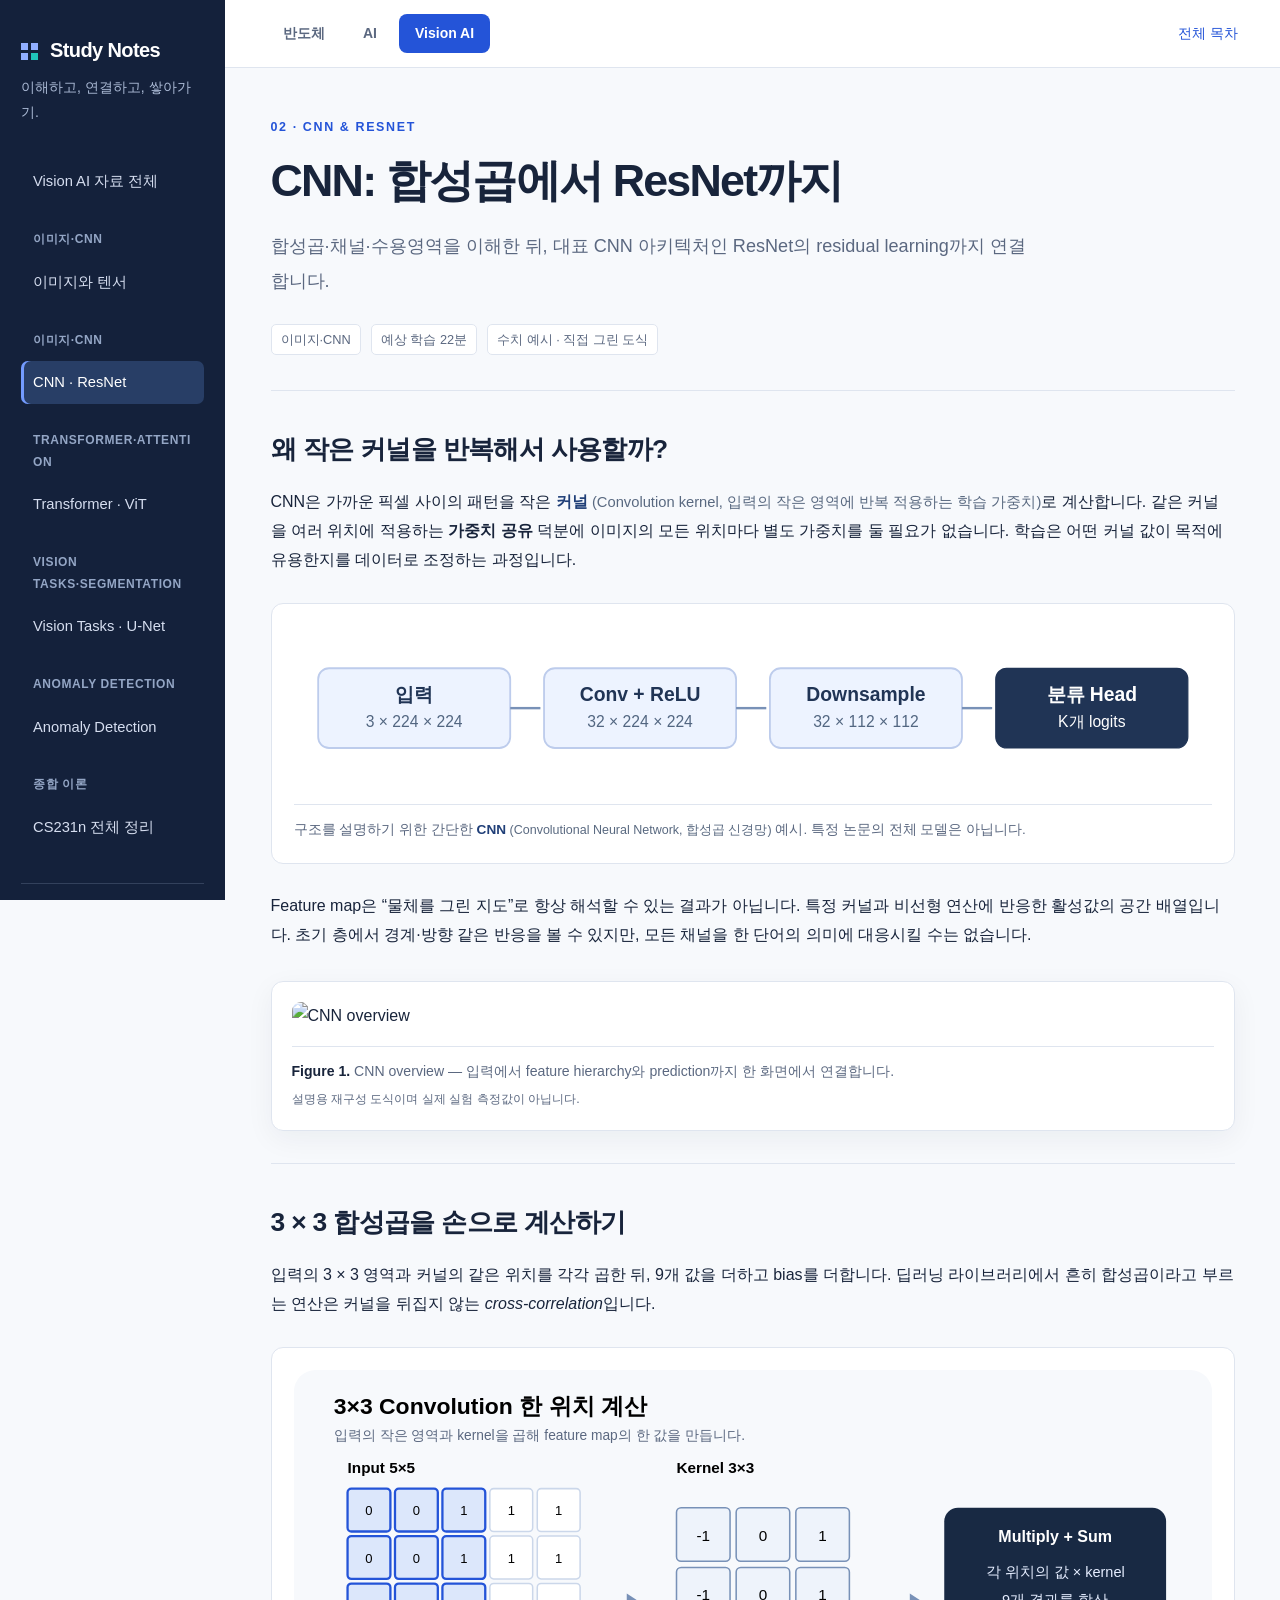
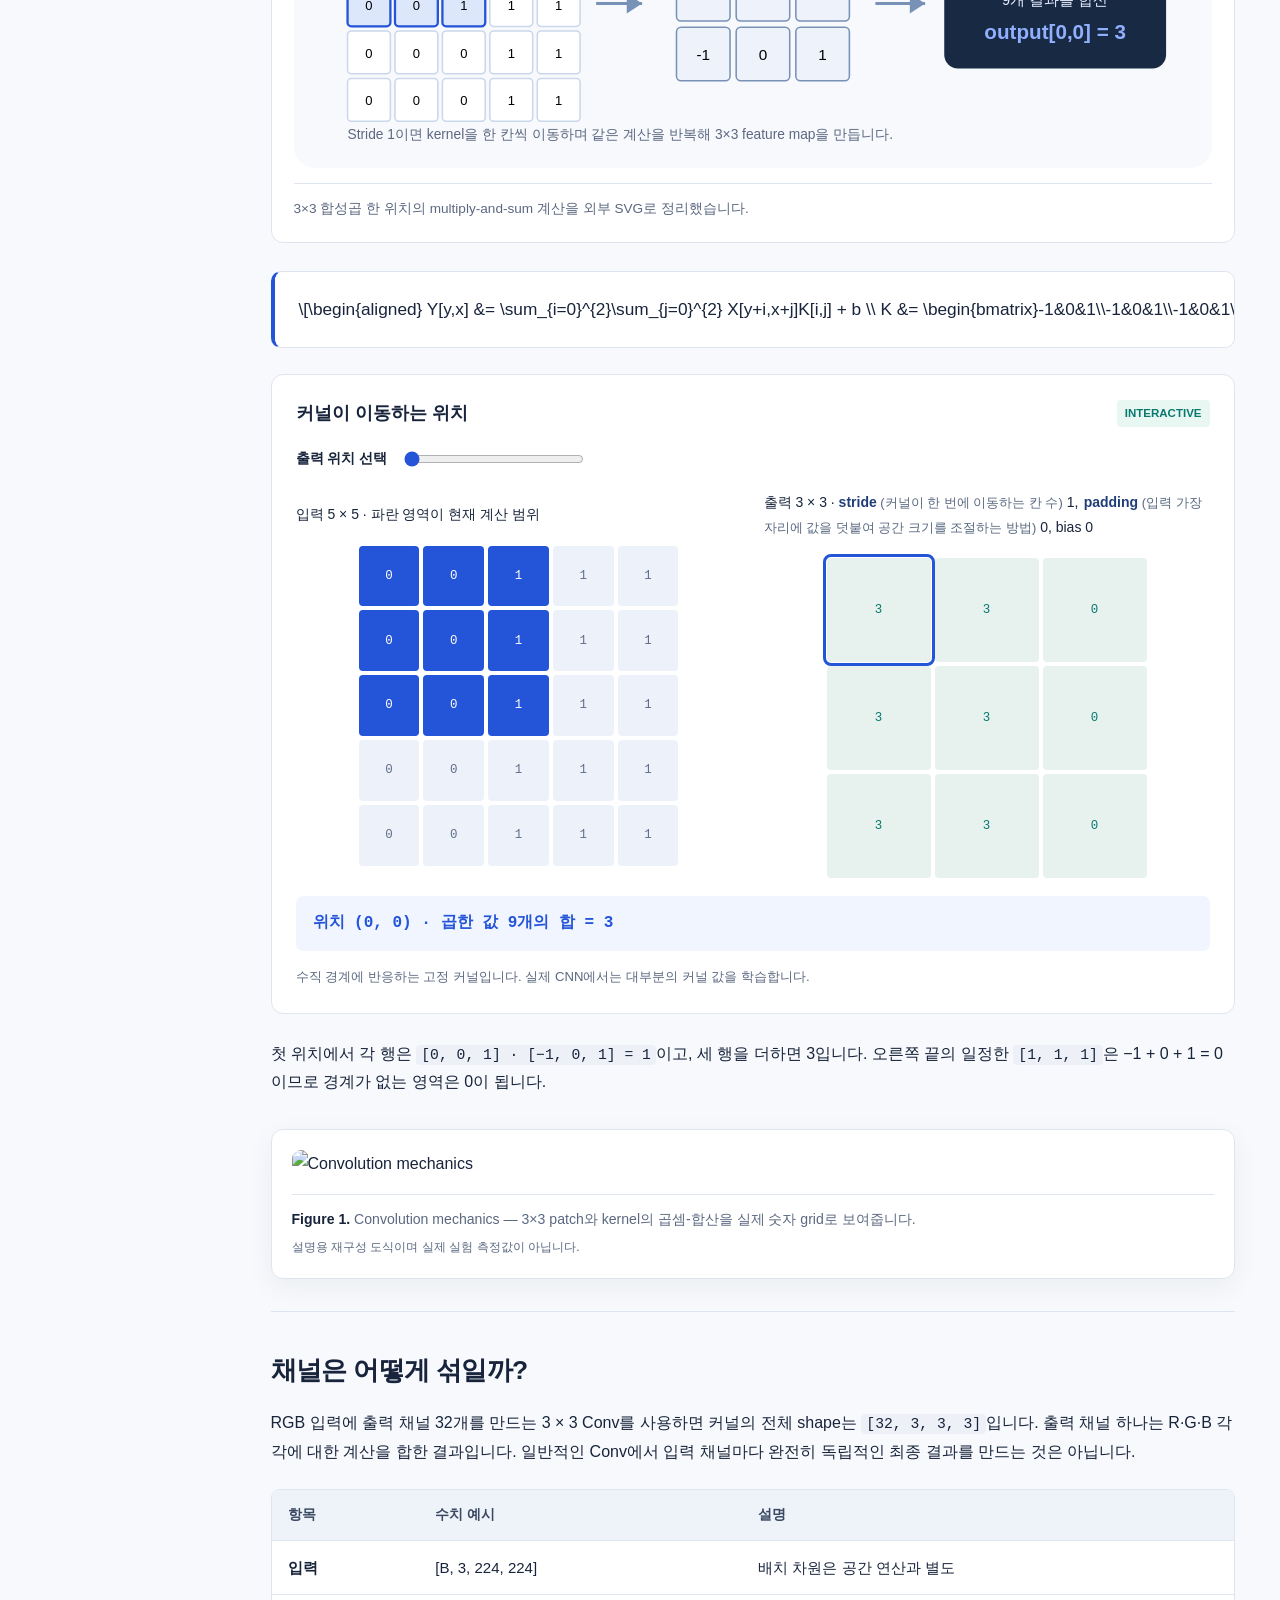
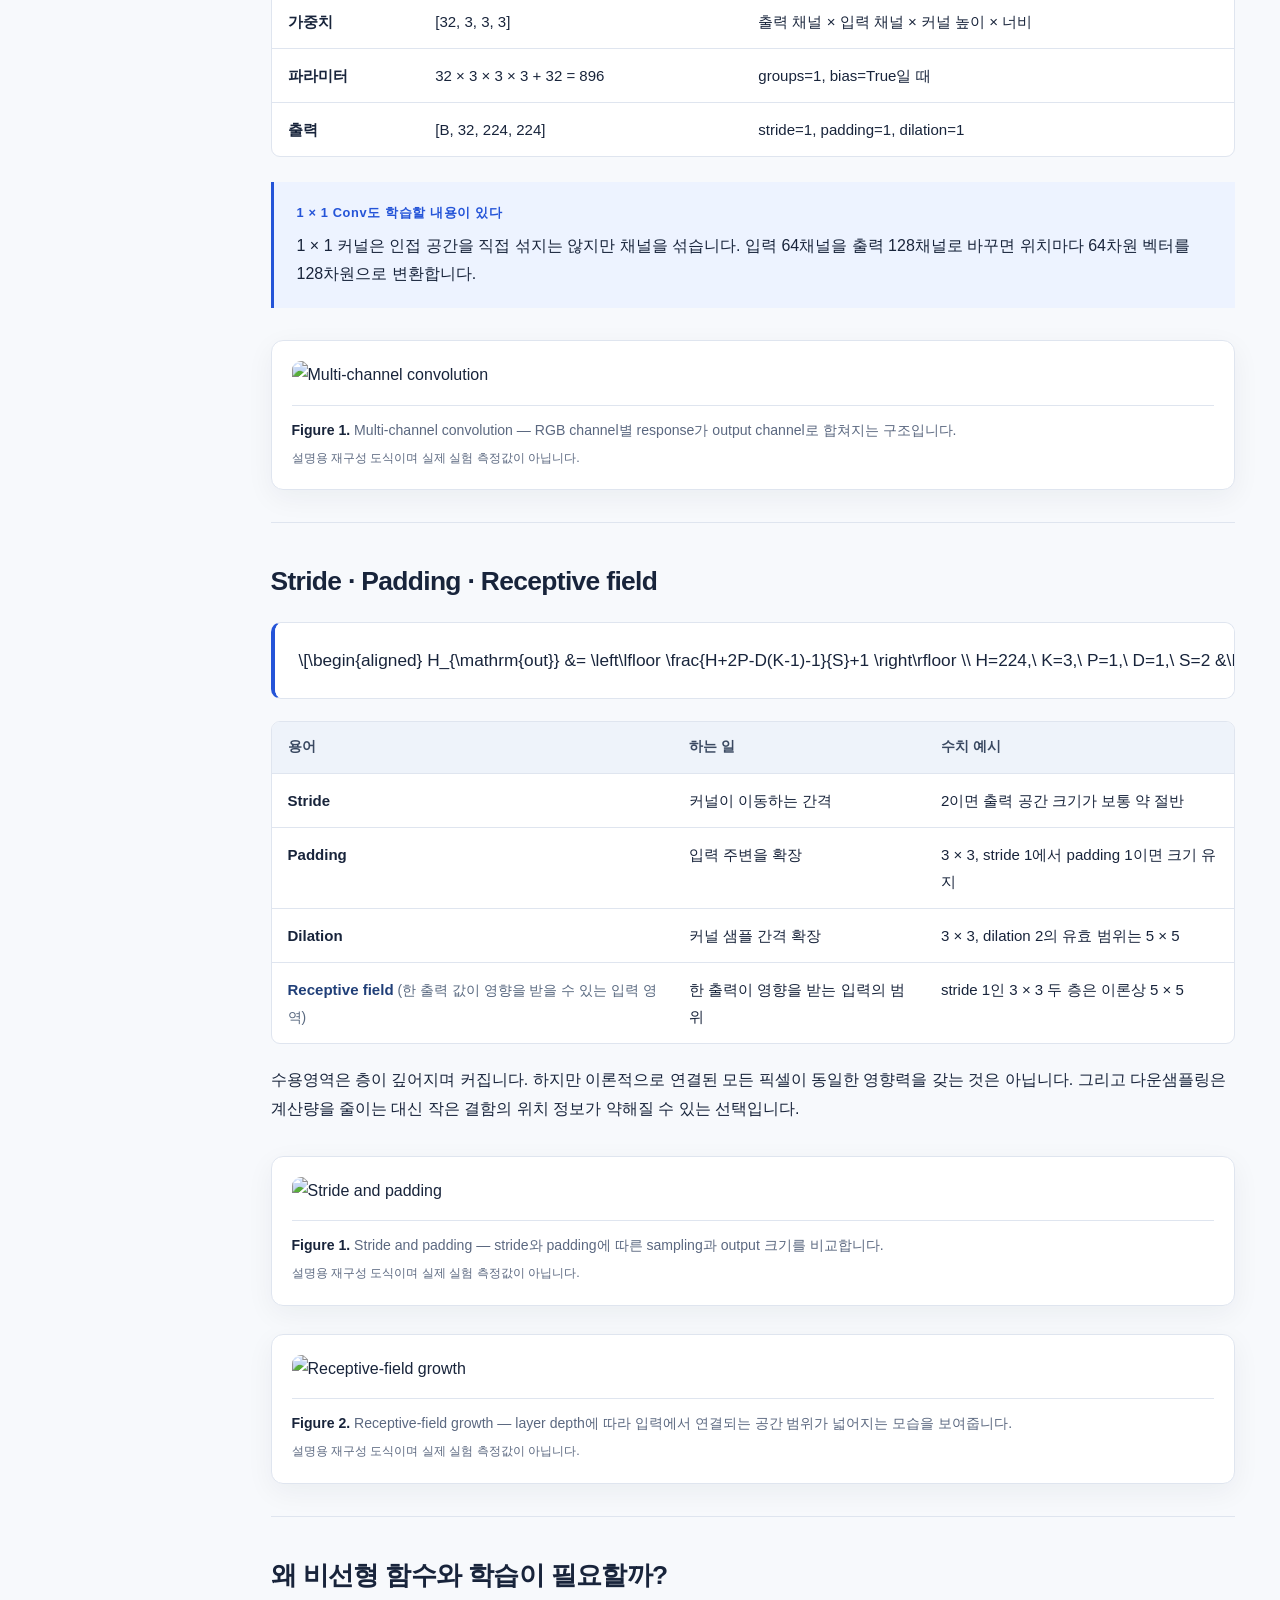
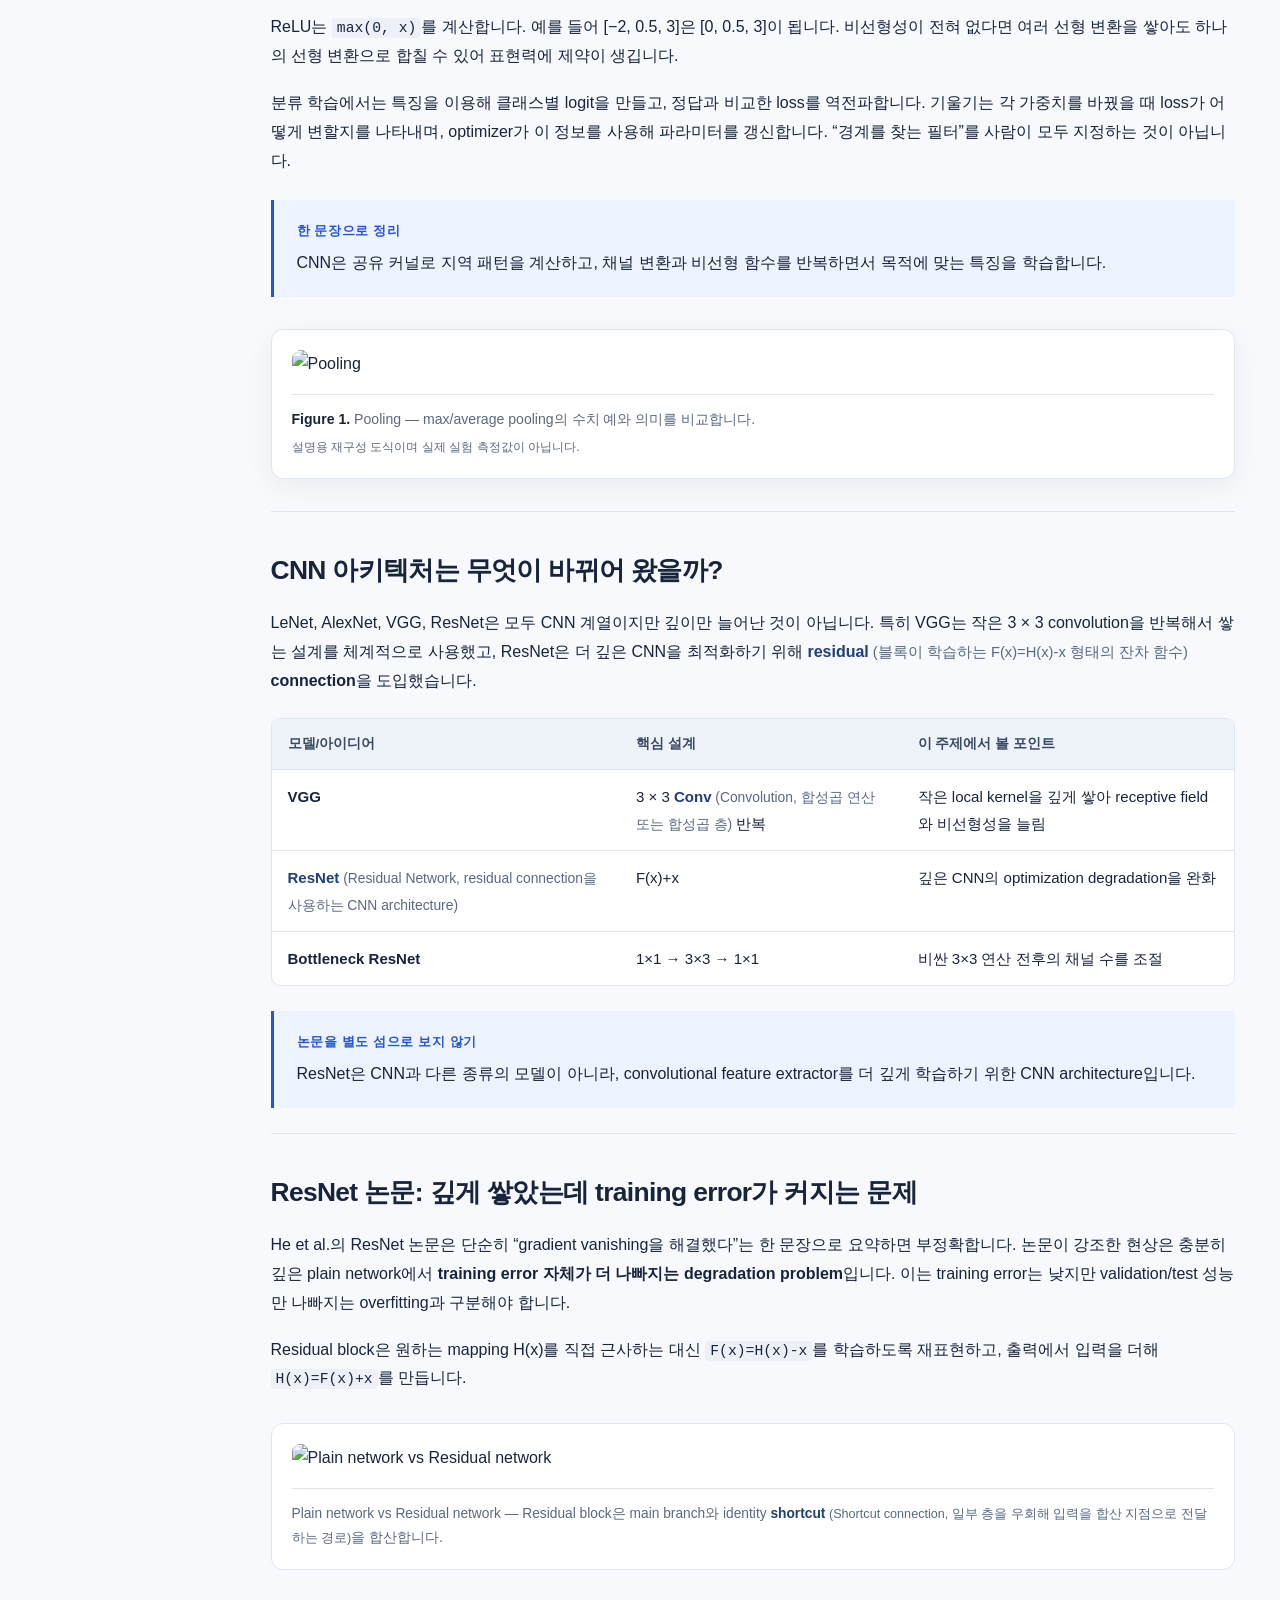
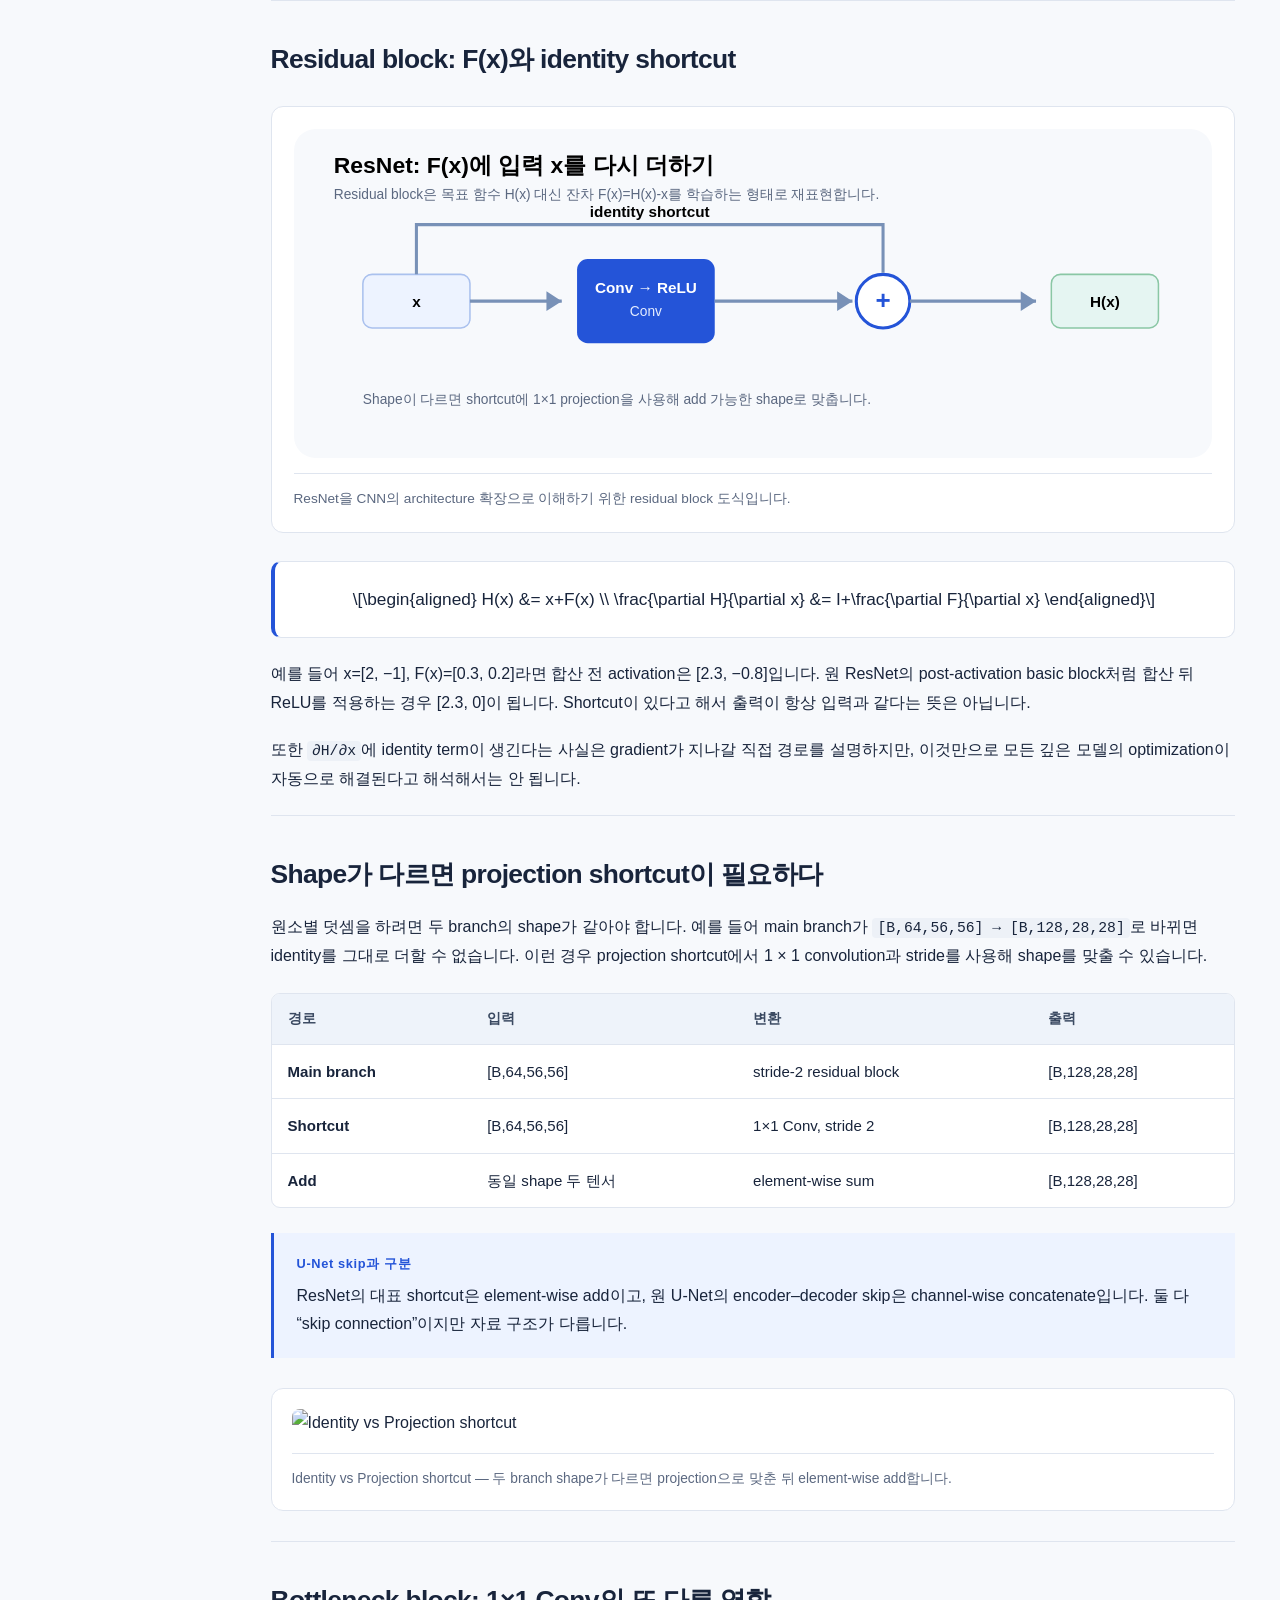
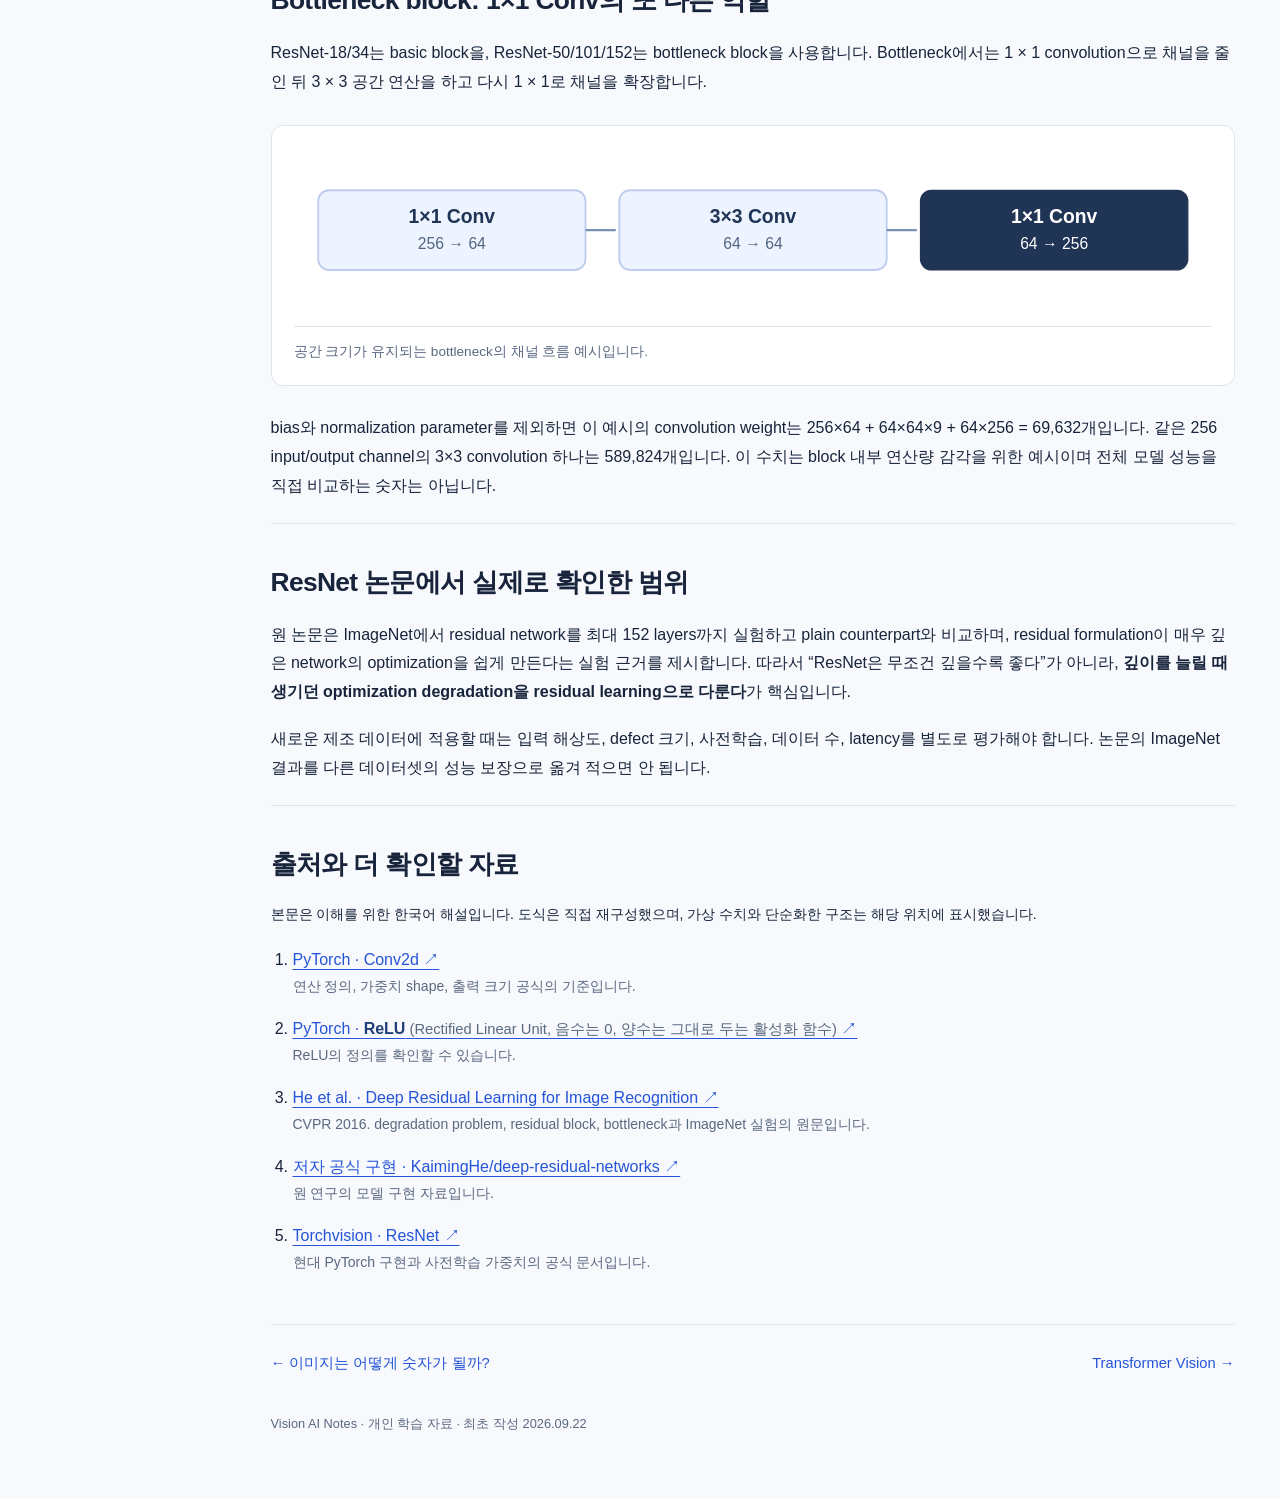
==== commit e2b2c2f3: "Show full table of contents on landing page and credit external resources" ====
--- a/notes/cnn.html
+++ b/notes/cnn.html
@@ -1,6 +1,6 @@
 <!doctype html>
-<html lang="ko"><head><meta charset="utf-8"><meta name="viewport" content="width=device-width, initial-scale=1"><meta name="description" content="합성곱·채널·수용영역을 이해한 뒤, 대표 CNN 아키텍처인 ResNet의 residual learning까지 연결합니다."><meta name="theme-color" content="#14213b"><title>CNN: 합성곱에서 ResNet까지 · Vision AI Notes</title><link rel="icon" href="../assets/favicon.svg" type="image/svg+xml"><link rel="stylesheet" href="../assets/site.css"><script src="../assets/site.js" defer></script><script defer src="https://cdn.jsdelivr.net/npm/mathjax@3/es5/tex-chtml.js"></script></head>
-<body data-page="cnn"><a class="skip" href="#main">본문으로 이동</a><aside id="sidebar" class="sidebar"><a class="brand" href="../index.html"><span class="brand-mark" aria-hidden="true"><i></i><i></i><i></i><i></i></span>Study Notes</a><p class="sub">이해하고, 연결하고, 쌓아가기.</p><nav aria-label="학습 주제"><div data-topic-nav="semiconductor" hidden><a href="../index.html?topic=semiconductor">반도체 자료 전체</a><a href="https://memorybook.euiyun.com/index.html" target="_blank" rel="noopener noreferrer">Memory Book ↗</a><a href="https://processbook.euiyun.com/" target="_blank" rel="noopener noreferrer">Process Book ↗</a></div><div data-topic-nav="ai" hidden><a href="../index.html?topic=ai">AI 자료 전체</a><p class="nav-label">학습·평가</p><a href="../notes/training.html" >학습과 평가</a><p class="nav-label">종합 이론</p><a href="../notes/prml.html" >PRML 전체 정리</a></div><div data-topic-nav="vision" ><a href="../index.html?topic=vision">Vision AI 자료 전체</a><p class="nav-label">이미지·CNN</p><a href="../notes/pixels.html" >이미지와 텐서</a><p class="nav-label">이미지·CNN</p><a href="../notes/cnn.html" aria-current=page>CNN · ResNet</a><p class="nav-label">Transformer·Attention</p><a href="../notes/vit.html" >Transformer · ViT</a><p class="nav-label">Vision Tasks·Segmentation</p><a href="../notes/tasks.html" >Vision Tasks · U-Net</a><p class="nav-label">Anomaly Detection</p><a href="../notes/patchcore.html" >Anomaly Detection</a><p class="nav-label">종합 이론</p><a href="../notes/cs231n.html" >CS231n 전체 정리</a></div></nav><div class="sidebar-foot">Personal study notebook<br><a href="https://github.com/sh0427-han/vision_ai">GitHub 저장소 ↗</a></div></aside><div class="shell"><header class="topbar"><button class="menu" type="button" aria-label="목차 열기" aria-controls="sidebar" aria-expanded="false">목차</button><nav class="topic-tabs" aria-label="학습 분야"><a href="../index.html?topic=semiconductor" data-topic-tab="semiconductor" >반도체</a><a href="../index.html?topic=ai" data-topic-tab="ai" >AI</a><a href="../index.html?topic=vision" data-topic-tab="vision" aria-current=page>Vision AI</a></nav><a href="../index.html">전체 자료 보기</a></header><div class="layout"><main id="main"><header><p class="eyebrow">02 · CNN & RESNET</p><h1>CNN: 합성곱에서 ResNet까지</h1><p class="lead">합성곱·채널·수용영역을 이해한 뒤, 대표 CNN 아키텍처인 ResNet의 residual learning까지 연결합니다.</p><div class="meta"><span class="tag">이미지·CNN</span><span class="tag">예상 학습 22분</span><span class="tag">수치 예시 · 직접 그린 도식</span></div></header><section class="article-section" id="overview"><h2>왜 작은 커널을 반복해서 사용할까?</h2><p>CNN은 가까운 픽셀 사이의 패턴을 작은 <span class="term-inline"><span class="term-name">커널</span><span class="term-explain"> (Convolution kernel, 입력의 작은 영역에 반복 적용하는 학습 가중치)</span></span>로 계산합니다. 같은 커널을 여러 위치에 적용하는 <strong>가중치 공유</strong> 덕분에 이미지의 모든 위치마다 별도 가중치를 둘 필요가 없습니다. 학습은 어떤 커널 값이 목적에 유용한지를 데이터로 조정하는 과정입니다.</p><figure><div class="diagram"><svg viewBox="0 0 760 135" role="img" aria-label="구조를 설명하기 위한 간단한 CNN 예시. 특정 논문의 전체 모델은 아닙니다."><defs><marker id="arrow-1" viewBox="0 0 10 10" refX="9" refY="5" markerWidth="6" markerHeight="6" orient="auto-start-reverse"><path d="M 0 0 L 10 5 L 0 10 z" fill="#7891b7"/></marker></defs><rect x="20.0" y="35" width="159.0" height="66" rx="9" class="box"/><text x="99.5" y="62" text-anchor="middle" class="label ">입력</text><text x="99.5" y="84" text-anchor="middle" class="sub ">3 × 224 × 224</text><path d="M 179.0 68 H 204.0" class="edge"/><rect x="207.0" y="35" width="159.0" height="66" rx="9" class="box"/><text x="286.5" y="62" text-anchor="middle" class="label ">Conv + ReLU</text><text x="286.5" y="84" text-anchor="middle" class="sub ">32 × 224 × 224</text><path d="M 366.0 68 H 391.0" class="edge"/><rect x="394.0" y="35" width="159.0" height="66" rx="9" class="box"/><text x="473.5" y="62" text-anchor="middle" class="label ">Downsample</text><text x="473.5" y="84" text-anchor="middle" class="sub ">32 × 112 × 112</text><path d="M 553.0 68 H 578.0" class="edge"/><rect x="581.0" y="35" width="159.0" height="66" rx="9" class="dark"/><text x="660.5" y="62" text-anchor="middle" class="label white">분류 Head</text><text x="660.5" y="84" text-anchor="middle" class="sub white">K개 logits</text></svg></div><figcaption>구조를 설명하기 위한 간단한 <span class="term-inline"><span class="term-name">CNN</span><span class="term-explain"> (Convolutional Neural Network, 합성곱 신경망)</span></span> 예시. 특정 논문의 전체 모델은 아닙니다.</figcaption></figure><p>Feature map은 “물체를 그린 지도”로 항상 해석할 수 있는 결과가 아닙니다. 특정 커널과 비선형 연산에 반응한 활성값의 공간 배열입니다. 초기 층에서 경계·방향 같은 반응을 볼 수 있지만, 모든 채널을 한 단어의 의미에 대응시킬 수는 없습니다.</p><div class="paper-visuals"><figure class="paper-figure"><img src="../assets/diagrams/paper/cnn-paper-overview.svg" alt="CNN overview" loading="lazy" decoding="async"><figcaption><strong>Figure 1.</strong> CNN overview — 입력에서 feature hierarchy와 prediction까지 한 화면에서 연결합니다. <span class="figure-note">설명용 재구성 도식이며 실제 실험 측정값이 아닙니다.</span></figcaption></figure></div></section><section class="article-section" id="convolution"><h2>3 × 3 합성곱을 손으로 계산하기</h2><p>입력의 3 × 3 영역과 커널의 같은 위치를 각각 곱한 뒤, 9개 값을 더하고 bias를 더합니다. 딥러닝 라이브러리에서 흔히 합성곱이라고 부르는 연산은 커널을 뒤집지 않는 <em>cross-correlation</em>입니다.</p><figure class="study-diagram"><img src="../assets/diagrams/convolution-step.svg" alt="5×5 입력의 3×3 영역과 3×3 커널을 곱하고 더해 출력 한 값을 계산하는 과정" loading="lazy" decoding="async"><figcaption>3×3 합성곱 한 위치의 multiply-and-sum 계산을 외부 SVG로 정리했습니다.</figcaption></figure><div class="equation" aria-label="수학 수식"><div class="math-display">\[\begin{aligned}
+<html lang="ko"><head><meta charset="utf-8"><meta name="viewport" content="width=device-width, initial-scale=1"><meta name="description" content="합성곱·채널·수용영역을 이해한 뒤, 대표 CNN 아키텍처인 ResNet의 residual learning까지 연결합니다."><meta name="theme-color" content="#14213b"><title>CNN: 합성곱에서 ResNet까지 · Vision AI Notes</title><link rel="icon" href="../assets/favicon.svg" type="image/svg+xml"><link rel="stylesheet" href="../assets/site.css?v=20261002-contents"><script src="../assets/site.js?v=20261002-contents" defer></script><script defer src="https://cdn.jsdelivr.net/npm/mathjax@3/es5/tex-chtml.js"></script></head>
+<body data-page="cnn"><a class="skip" href="#main">본문으로 이동</a><aside id="sidebar" class="sidebar"><a class="brand" href="../index.html"><span class="brand-mark" aria-hidden="true"><i></i><i></i><i></i><i></i></span>Study Notes</a><p class="sub">이해하고, 연결하고, 쌓아가기.</p><nav aria-label="학습 주제"><div data-topic-nav="overview" hidden><a href="../index.html">전체 목차</a><a href="../index.html?topic=semiconductor">반도체</a><a href="../index.html?topic=ai">AI</a><a href="../index.html?topic=vision">Vision AI</a></div><div data-topic-nav="semiconductor" hidden><a href="../index.html?topic=semiconductor">반도체 자료 전체</a><a href="https://memorybook.euiyun.com/index.html" target="_blank" rel="noopener noreferrer">Memory Book ↗</a><a href="https://processbook.euiyun.com/" target="_blank" rel="noopener noreferrer">Process Book ↗</a></div><div data-topic-nav="ai" hidden><a href="../index.html?topic=ai">AI 자료 전체</a><p class="nav-label">학습·평가</p><a href="../notes/training.html" >학습과 평가</a><p class="nav-label">종합 이론</p><a href="../notes/prml.html" >PRML 전체 정리</a></div><div data-topic-nav="vision" ><a href="../index.html?topic=vision">Vision AI 자료 전체</a><p class="nav-label">이미지·CNN</p><a href="../notes/pixels.html" >이미지와 텐서</a><p class="nav-label">이미지·CNN</p><a href="../notes/cnn.html" aria-current=page>CNN · ResNet</a><p class="nav-label">Transformer·Attention</p><a href="../notes/vit.html" >Transformer · ViT</a><p class="nav-label">Vision Tasks·Segmentation</p><a href="../notes/tasks.html" >Vision Tasks · U-Net</a><p class="nav-label">Anomaly Detection</p><a href="../notes/patchcore.html" >Anomaly Detection</a><p class="nav-label">종합 이론</p><a href="../notes/cs231n.html" >CS231n 전체 정리</a></div></nav><div class="sidebar-foot">Personal study notebook<br><a href="https://github.com/sh0427-han/vision_ai">GitHub 저장소 ↗</a></div></aside><div class="shell"><header class="topbar"><button class="menu" type="button" aria-label="목차 열기" aria-controls="sidebar" aria-expanded="false">목차</button><nav class="topic-tabs" aria-label="학습 분야"><a href="../index.html?topic=semiconductor" data-topic-tab="semiconductor" >반도체</a><a href="../index.html?topic=ai" data-topic-tab="ai" >AI</a><a href="../index.html?topic=vision" data-topic-tab="vision" aria-current=page>Vision AI</a></nav><a href="../index.html">전체 목차</a></header><div class="layout"><main id="main"><header><p class="eyebrow">02 · CNN & RESNET</p><h1>CNN: 합성곱에서 ResNet까지</h1><p class="lead">합성곱·채널·수용영역을 이해한 뒤, 대표 CNN 아키텍처인 ResNet의 residual learning까지 연결합니다.</p><div class="meta"><span class="tag">이미지·CNN</span><span class="tag">예상 학습 22분</span><span class="tag">수치 예시 · 직접 그린 도식</span></div></header><section class="article-section" id="overview"><h2>왜 작은 커널을 반복해서 사용할까?</h2><p>CNN은 가까운 픽셀 사이의 패턴을 작은 <span class="term-inline"><span class="term-name">커널</span><span class="term-explain"> (Convolution kernel, 입력의 작은 영역에 반복 적용하는 학습 가중치)</span></span>로 계산합니다. 같은 커널을 여러 위치에 적용하는 <strong>가중치 공유</strong> 덕분에 이미지의 모든 위치마다 별도 가중치를 둘 필요가 없습니다. 학습은 어떤 커널 값이 목적에 유용한지를 데이터로 조정하는 과정입니다.</p><figure><div class="diagram"><svg viewBox="0 0 760 135" role="img" aria-label="구조를 설명하기 위한 간단한 CNN 예시. 특정 논문의 전체 모델은 아닙니다."><defs><marker id="arrow-1" viewBox="0 0 10 10" refX="9" refY="5" markerWidth="6" markerHeight="6" orient="auto-start-reverse"><path d="M 0 0 L 10 5 L 0 10 z" fill="#7891b7"/></marker></defs><rect x="20.0" y="35" width="159.0" height="66" rx="9" class="box"/><text x="99.5" y="62" text-anchor="middle" class="label ">입력</text><text x="99.5" y="84" text-anchor="middle" class="sub ">3 × 224 × 224</text><path d="M 179.0 68 H 204.0" class="edge"/><rect x="207.0" y="35" width="159.0" height="66" rx="9" class="box"/><text x="286.5" y="62" text-anchor="middle" class="label ">Conv + ReLU</text><text x="286.5" y="84" text-anchor="middle" class="sub ">32 × 224 × 224</text><path d="M 366.0 68 H 391.0" class="edge"/><rect x="394.0" y="35" width="159.0" height="66" rx="9" class="box"/><text x="473.5" y="62" text-anchor="middle" class="label ">Downsample</text><text x="473.5" y="84" text-anchor="middle" class="sub ">32 × 112 × 112</text><path d="M 553.0 68 H 578.0" class="edge"/><rect x="581.0" y="35" width="159.0" height="66" rx="9" class="dark"/><text x="660.5" y="62" text-anchor="middle" class="label white">분류 Head</text><text x="660.5" y="84" text-anchor="middle" class="sub white">K개 logits</text></svg></div><figcaption>구조를 설명하기 위한 간단한 <span class="term-inline"><span class="term-name">CNN</span><span class="term-explain"> (Convolutional Neural Network, 합성곱 신경망)</span></span> 예시. 특정 논문의 전체 모델은 아닙니다.</figcaption></figure><p>Feature map은 “물체를 그린 지도”로 항상 해석할 수 있는 결과가 아닙니다. 특정 커널과 비선형 연산에 반응한 활성값의 공간 배열입니다. 초기 층에서 경계·방향 같은 반응을 볼 수 있지만, 모든 채널을 한 단어의 의미에 대응시킬 수는 없습니다.</p><div class="paper-visuals"><figure class="paper-figure"><img src="../assets/diagrams/paper/cnn-paper-overview.svg" alt="CNN overview" loading="lazy" decoding="async"><figcaption><strong>Figure 1.</strong> CNN overview — 입력에서 feature hierarchy와 prediction까지 한 화면에서 연결합니다. <span class="figure-note">설명용 재구성 도식이며 실제 실험 측정값이 아닙니다.</span></figcaption></figure></div></section><section class="article-section" id="convolution"><h2>3 × 3 합성곱을 손으로 계산하기</h2><p>입력의 3 × 3 영역과 커널의 같은 위치를 각각 곱한 뒤, 9개 값을 더하고 bias를 더합니다. 딥러닝 라이브러리에서 흔히 합성곱이라고 부르는 연산은 커널을 뒤집지 않는 <em>cross-correlation</em>입니다.</p><figure class="study-diagram"><img src="../assets/diagrams/convolution-step.svg" alt="5×5 입력의 3×3 영역과 3×3 커널을 곱하고 더해 출력 한 값을 계산하는 과정" loading="lazy" decoding="async"><figcaption>3×3 합성곱 한 위치의 multiply-and-sum 계산을 외부 SVG로 정리했습니다.</figcaption></figure><div class="equation" aria-label="수학 수식"><div class="math-display">\[\begin{aligned}
 Y[y,x] &= \sum_{i=0}^{2}\sum_{j=0}^{2} X[y+i,x+j]K[i,j] + b \\
 K &= \begin{bmatrix}-1&0&1\\-1&0&1\\-1&0&1\end{bmatrix}
 \end{aligned}\]</div></div><div class="lab"><div class="lab-heading"><h3>커널이 이동하는 위치</h3><span class="lab-badge">INTERACTIVE</span></div><div class="controls"><label for="conv-position">출력 위치 선택</label><input id="conv-position" type="range" min="0" max="8" value="0" step="1"></div><div class="lab-display"><div><p class="small">입력 5 × 5 · 파란 영역이 현재 계산 범위</p><div id="conv-input" class="matrix" style="grid-template-columns:repeat(5,1fr)"></div></div><div><p class="small">출력 3 × 3 · <span class="term-inline"><span class="term-name">stride</span><span class="term-explain"> (커널이 한 번에 이동하는 칸 수)</span></span> 1, <span class="term-inline"><span class="term-name">padding</span><span class="term-explain"> (입력 가장자리에 값을 덧붙여 공간 크기를 조절하는 방법)</span></span> 0, bias 0</p><div id="conv-output" class="matrix" style="grid-template-columns:repeat(3,1fr)"></div></div></div><div id="conv-value" class="lab-output" aria-live="polite"></div><p class="lab-note">수직 경계에 반응하는 고정 커널입니다. 실제 CNN에서는 대부분의 커널 값을 학습합니다.</p></div><p>첫 위치에서 각 행은 <code>[0, 0, 1] · [−1, 0, 1] = 1</code>이고, 세 행을 더하면 3입니다. 오른쪽 끝의 일정한 <code>[1, 1, 1]</code>은 −1 + 0 + 1 = 0이므로 경계가 없는 영역은 0이 됩니다.</p><div class="paper-visuals"><figure class="paper-figure"><img src="../assets/diagrams/paper/cnn-paper-convolution.svg" alt="Convolution mechanics" loading="lazy" decoding="async"><figcaption><strong>Figure 1.</strong> Convolution mechanics — 3×3 patch와 kernel의 곱셈-합산을 실제 숫자 grid로 보여줍니다. <span class="figure-note">설명용 재구성 도식이며 실제 실험 측정값이 아닙니다.</span></figcaption></figure></div></section><section class="article-section" id="channels"><h2>채널은 어떻게 섞일까?</h2><p>RGB 입력에 출력 채널 32개를 만드는 3 × 3 Conv를 사용하면 커널의 전체 shape는 <code>[32, 3, 3, 3]</code>입니다. 출력 채널 하나는 R·G·B 각각에 대한 계산을 합한 결과입니다. 일반적인 Conv에서 입력 채널마다 완전히 독립적인 최종 결과를 만드는 것은 아닙니다.</p><div class="table-wrap"><table><thead><tr><th>항목</th><th>수치 예시</th><th>설명</th></tr></thead><tbody><tr><td>입력</td><td>[B, 3, 224, 224]</td><td>배치 차원은 공간 연산과 별도</td></tr><tr><td>가중치</td><td>[32, 3, 3, 3]</td><td>출력 채널 × 입력 채널 × 커널 높이 × 너비</td></tr><tr><td>파라미터</td><td>32 × 3 × 3 × 3 + 32 = 896</td><td>groups=1, bias=True일 때</td></tr><tr><td>출력</td><td>[B, 32, 224, 224]</td><td>stride=1, padding=1, dilation=1</td></tr></tbody></table></div><div class="callout"><span class="label">1 × 1 Conv도 학습할 내용이 있다</span><p>1 × 1 커널은 인접 공간을 직접 섞지는 않지만 채널을 섞습니다. 입력 64채널을 출력 128채널로 바꾸면 위치마다 64차원 벡터를 128차원으로 변환합니다.</p></div><div class="paper-visuals"><figure class="paper-figure"><img src="../assets/diagrams/paper/cnn-paper-multichannel.svg" alt="Multi-channel convolution" loading="lazy" decoding="async"><figcaption><strong>Figure 1.</strong> Multi-channel convolution — RGB channel별 response가 output channel로 합쳐지는 구조입니다. <span class="figure-note">설명용 재구성 도식이며 실제 실험 측정값이 아닙니다.</span></figcaption></figure></div></section><section class="article-section" id="shape"><h2>Stride · Padding · Receptive field</h2><div class="equation" aria-label="수학 수식"><div class="math-display">\[\begin{aligned}
--- a/assets/site.css
+++ b/assets/site.css
@@ -35,3 +35,12 @@
 .topic-tabs a:hover{background:var(--blue-soft);color:var(--blue)}
 .topic-tabs a[aria-current=page]{background:var(--blue);color:white}
 @media(max-width:520px){.topbar{padding:0 10px;gap:8px}.topic-tabs{gap:2px}.topic-tabs a{padding:7px 9px;font-size:.83rem}.topbar>a{font-size:.72rem}.menu{padding:5px 8px}}
+
+
+.contents-grid{display:grid;grid-template-columns:repeat(3,minmax(0,1fr));gap:22px;align-items:start}
+.contents-section{background:white;border:1px solid var(--line);border-radius:12px;padding:25px}
+.contents-section h2{font-size:1.4rem;margin-bottom:20px}.contents-section h2 a{text-decoration:none}
+.contents-list{margin:0;padding-left:22px}.contents-list li{padding:10px 0;border-bottom:1px solid var(--line)}.contents-list li:last-child{border:0}.contents-list a{text-decoration:none;font-weight:650}.contents-list small{display:block;color:var(--muted);font-size:.75rem;overflow-wrap:anywhere;margin-top:4px}
+.resource-source{display:block;color:var(--muted);margin-top:14px;overflow-wrap:anywhere}
+.sidebar .nav-label{overflow-wrap:anywhere;letter-spacing:.05em}
+@media(max-width:1050px){.contents-grid{grid-template-columns:1fr}}
